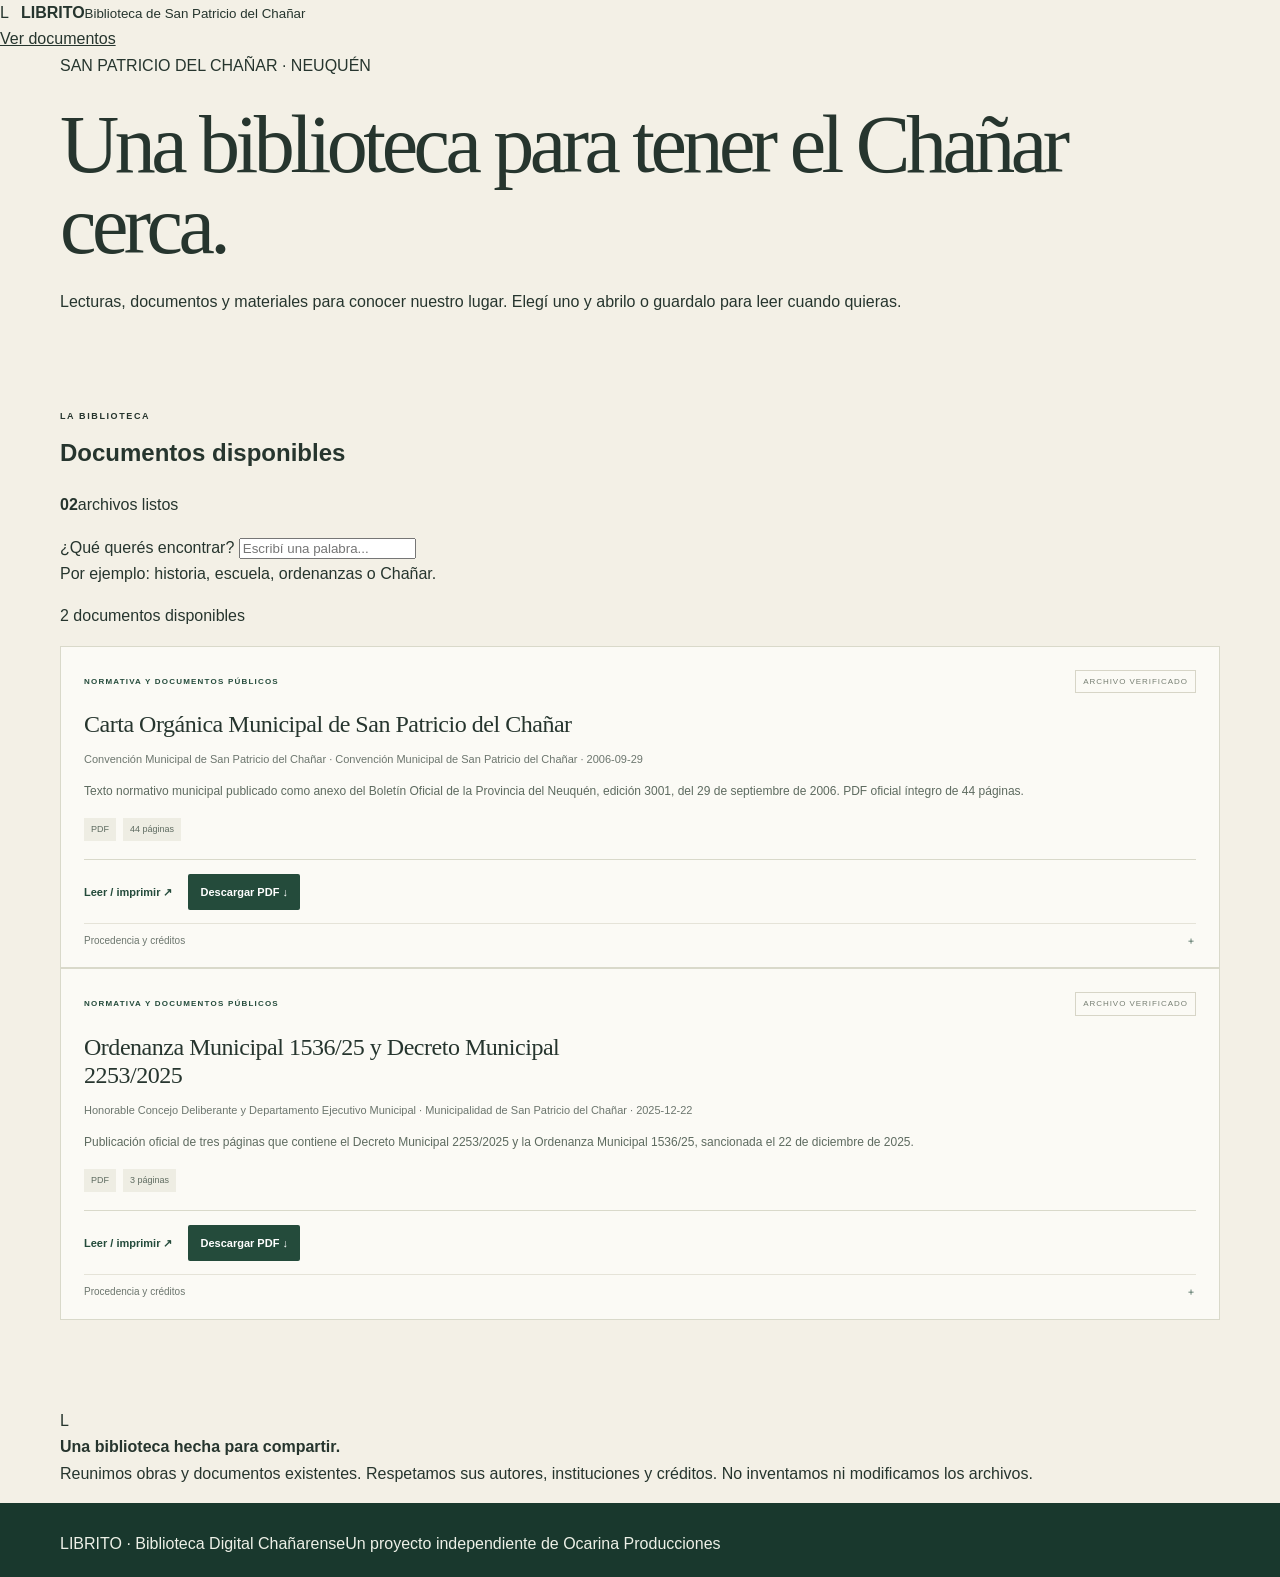
==== web/index.html @ 236e6835 "Sincronizar portada secundaria simple de LIBRITO" ====
<!doctype html>
<html lang="es">
<head>
<meta charset="utf-8"><meta name="viewport" content="width=device-width, initial-scale=1">
<meta name="theme-color" content="#294638">
<meta name="description" content="Biblioteca Digital Chañarense. Lecturas y documentos completos de San Patricio del Chañar para leer, descargar e imprimir.">
<title>LIBRITO · Biblioteca del Chañar</title><link rel="stylesheet" href="estilos.css">
</head>
<body>
<header class="encabezado"><div class="contenedor encabezado-interior">
<a class="marca" href="../" aria-label="LIBRITO, inicio"><span class="marca-dibujo" aria-hidden="true">L</span><span><strong>LIBRITO</strong><small>Biblioteca de San Patricio del Chañar</small></span></a>
<a class="ir-coleccion" href="#coleccion">Ver documentos</a>
</div></header>
<main class="contenedor">
<section class="presentacion" aria-labelledby="titulo-principal">
<p class="lugar">SAN PATRICIO DEL CHAÑAR · NEUQUÉN</p>
<h1 id="titulo-principal">Una biblioteca para tener el Chañar cerca.</h1>
<p class="bajada">Lecturas, documentos y materiales para conocer nuestro lugar. Elegí uno y abrilo o guardalo para leer cuando quieras.</p>
</section>
<section class="coleccion" id="coleccion" aria-labelledby="titulo-coleccion">
<div class="titulo-coleccion"><div><p class="sobrelinea">LA BIBLIOTECA</p><h2 id="titulo-coleccion">Documentos disponibles</h2></div><p class="cantidad"><strong id="total-documentos">—</strong><span>archivos listos</span></p></div>
<div class="buscador-zona">
<label for="buscador">¿Qué querés encontrar?</label>
<input id="buscador" type="search" placeholder="Escribí una palabra..." autocomplete="off" spellcheck="false">
<p class="ayuda-busqueda">Por ejemplo: historia, escuela, ordenanzas o Chañar.</p>
<div id="filtros-zona" hidden><label for="filtros">Elegir un tema</label><select id="filtros"><option value="Todas">Todos los temas</option></select></div>
</div>
<p class="contador" id="contador" aria-live="polite">Cargando los documentos...</p>
<div id="coleccion-lista" class="lista-documentos" aria-live="polite"><p class="estado">Estamos abriendo la biblioteca...</p></div>
</section>
<section class="nota-biblioteca"><span class="nota-sello" aria-hidden="true">L</span><p><strong>Una biblioteca hecha para compartir.</strong><br>Reunimos obras y documentos existentes. Respetamos sus autores, instituciones y créditos. No inventamos ni modificamos los archivos.</p></section>
</main>
<footer class="pie"><div class="contenedor pie-interior"><span>LIBRITO · Biblioteca Digital Chañarense</span><span>Un proyecto independiente de Ocarina Producciones</span></div></footer>
<script src="biblioteca.js"></script>
</body></html>
---- web/estilos.css ----
:root{--pino:#244b3b;--pino-oscuro:#19382d;--salvia:#718b73;--papel:#f3f0e6;--papel-claro:#fbfaf5;--tinta:#26352e;--gris:#6c766e;--linea:#d9d9ca;--oro:#c4a66b;--serif:Georgia,"Times New Roman",serif;--sans:Arial,Helvetica,sans-serif}
*{box-sizing:border-box}html{scroll-behavior:smooth;scroll-padding-top:20px}body{margin:0;background:var(--papel);color:var(--tinta);font-family:var(--sans);font-size:16px;line-height:1.65}a{color:inherit}
.salto{position:absolute;left:-10000px;top:8px;z-index:20;background:white;padding:12px}.salto:focus{left:8px}
.cabecera{background:var(--pino);color:#f8f6ed;overflow:hidden}.barra{width:min(1160px,calc(100% - 44px));height:82px;margin:auto;display:flex;align-items:center;justify-content:space-between;border-bottom:1px solid #ffffff35;position:relative;z-index:2}
.marca{display:flex;align-items:center;gap:12px;text-decoration:none}.marca-sello{width:42px;height:42px;border:1px solid #ffffff85;border-radius:50%;display:grid;place-content:center;font:italic 19px var(--serif);letter-spacing:-2px;position:relative}.marca-sello>span{font:10px var(--sans);color:var(--oro);margin-left:1px}
.marca-nombre{font-size:9px;line-height:1.45;letter-spacing:.15em;color:#dce5d9}.marca-nombre strong{display:block;font-size:12px;letter-spacing:.17em;color:white}.navegacion{display:flex;gap:30px}.navegacion a{font-size:12px;color:#e0e7dc;text-decoration:none}.navegacion a:hover{color:white;text-decoration:underline;text-underline-offset:5px}
.hero{width:min(1160px,calc(100% - 44px));min-height:500px;margin:auto;position:relative;display:flex;align-items:center;padding:62px 0 84px}.hero-contenido{position:relative;z-index:2;max-width:650px}.sobrelinea,.etiqueta-seccion{font-size:9px;font-weight:700;letter-spacing:.18em}.hero .sobrelinea{color:#d7c99e;display:flex;align-items:center;gap:10px}.hero .sobrelinea span{width:22px;height:1px;background:var(--oro)}
h1,h2,h3,p{margin-top:0}h1{font:normal clamp(48px,7vw,82px)/.99 var(--serif);letter-spacing:-.055em;margin:25px 0 22px}h1 em{font-weight:normal;color:#d9c99e}.hero-texto{max-width:490px;color:#e0e7dc;font-size:15px;line-height:1.85;margin-bottom:27px}
.boton-principal{display:inline-flex;align-items:center;gap:25px;background:#f3f0e6;color:var(--pino);padding:13px 18px;border-radius:2px;text-decoration:none;font-size:12px;font-weight:700;transition:background .2s,transform .2s}.boton-principal:hover{background:white;transform:translateY(-2px)}
.hero-ilustracion{position:absolute;right:0;top:40px;width:47%;height:390px;overflow:hidden;opacity:.95}.sol{position:absolute;width:135px;height:135px;border-radius:50%;background:#c4a66b;opacity:.82;right:22%;top:24px}.cerro{position:absolute;bottom:70px;width:0;height:0;border-left:190px solid transparent;border-right:190px solid transparent;border-bottom:235px solid #547563}.cerro-uno{right:3%;border-bottom-color:#66816e}.cerro-dos{right:34%;bottom:56px;transform:scale(.78);border-bottom-color:#3d6652}.surco{position:absolute;height:1px;background:#d7c99e;opacity:.45;transform:rotate(-13deg);width:120%;left:-4%}.surco-uno{bottom:62px}.surco-dos{bottom:42px}.surco-tres{bottom:22px}
.sello-territorio{position:absolute;right:7%;bottom:95px;width:105px;height:105px;border:1px solid #f1e6c5;border-radius:50%;display:flex;flex-direction:column;align-items:center;justify-content:center;transform:rotate(9deg);color:#f6efd9}.sello-territorio strong{font:italic 34px var(--serif);line-height:1}.sello-territorio span{font-size:7px;letter-spacing:.14em;text-align:center;line-height:1.4;margin-top:6px}
.hero-pie{position:absolute;bottom:22px;left:0;right:0;border-top:1px solid #ffffff35;padding-top:12px;display:flex;justify-content:space-between;color:#c7d3c5;font-size:8px;letter-spacing:.16em}
main{width:min(1160px,calc(100% - 44px));margin:auto}.bienvenida{display:grid;grid-template-columns:190px 1fr;gap:40px;padding:75px 0 78px;border-bottom:1px solid var(--linea)}.etiqueta-seccion{color:var(--pino);white-space:nowrap}.etiqueta-seccion span{color:var(--oro);padding:0 4px}.bienvenida-cuerpo{max-width:780px}
.bienvenida h2,.criterios h2,.llamado h2{font:normal clamp(30px,4.2vw,48px)/1.15 var(--serif);letter-spacing:-.035em;margin:0 0 20px}.bienvenida h2 em{font-weight:normal;color:var(--salvia)}.bienvenida-cuerpo>p{max-width:730px;color:#59665d;font-size:15px;line-height:1.9;margin-bottom:12px}.bienvenida-nota{border-left:2px solid var(--oro);padding:7px 0 7px 15px;font-size:12px!important;color:var(--pino)!important}
.coleccion{padding:78px 0 88px}.coleccion-titulo{display:flex;justify-content:space-between;align-items:end;gap:30px;margin-bottom:25px}.coleccion-titulo h2{font:normal clamp(36px,5vw,52px)/1.1 var(--serif);letter-spacing:-.04em;margin:12px 0 0}.coleccion-titulo>p{max-width:340px;color:var(--gris);font-size:13px;line-height:1.8;margin:0 0 4px}
.resumen-coleccion{display:flex;align-items:center;justify-content:space-between;padding:16px 0;border-top:1px solid var(--linea);border-bottom:1px solid var(--linea);margin-bottom:22px}.resumen-numero{display:flex;align-items:center;gap:12px}.resumen-numero strong{font:normal 37px var(--serif);color:var(--pino)}.resumen-numero span{font-size:8px;line-height:1.35;letter-spacing:.13em;color:var(--gris)}.resumen-regla{font-size:10px;color:var(--gris);display:flex;align-items:center;gap:9px}.punto-verde{width:7px;height:7px;border-radius:50%;background:var(--salvia)}
.herramientas{display:flex;align-items:center;justify-content:space-between;gap:18px;margin:24px 0 17px}.busqueda{height:52px;display:flex;align-items:center;gap:12px;background:var(--papel-claro);border:1px solid var(--linea);padding:0 14px;flex:1;max-width:540px;border-radius:3px}.lupa{width:14px;height:14px;border:1.5px solid var(--salvia);border-radius:50%;position:relative;flex:none}.lupa:after{content:"";position:absolute;width:6px;height:1.5px;background:var(--salvia);right:-5px;bottom:-2px;transform:rotate(48deg)}.busqueda input{min-width:0;flex:1;border:0;outline:0;background:transparent;font:13px var(--sans);color:var(--tinta)}.busqueda input::placeholder{color:#92988e}.busqueda kbd{font:10px var(--sans);color:#7c857c;border:1px solid var(--linea);border-radius:2px;padding:2px 6px}
.filtros{display:flex;justify-content:flex-end;flex-wrap:wrap;gap:7px}.filtro{border:1px solid var(--linea);background:transparent;color:#56655b;padding:8px 12px;border-radius:2px;font:10px var(--sans);cursor:pointer;transition:all .15s}.filtro:hover,.filtro[aria-pressed=true]{background:var(--pino);border-color:var(--pino);color:white}
.resultados-cabecera{display:flex;justify-content:space-between;gap:12px;border-bottom:1px solid var(--linea);padding:0 0 11px;color:var(--gris);font-size:10px}.resultados-cabecera span:last-child{font-size:8px;letter-spacing:.15em}
.coleccion-lista{display:grid;grid-template-columns:repeat(2,minmax(0,1fr));gap:14px;padding-top:16px}.documento{position:relative;background:var(--papel-claro);border:1px solid var(--linea);padding:23px 23px 18px;display:flex;flex-direction:column;min-height:255px;transition:border-color .18s,transform .18s}.documento:hover{border-color:#aeb9a8;transform:translateY(-2px)}
.documento-cabecera{display:flex;justify-content:space-between;gap:10px;align-items:center;margin-bottom:17px}.documento-categoria{font-size:8px;font-weight:700;letter-spacing:.15em;color:var(--pino);text-transform:uppercase}.documento-sello{border:1px solid #d7d5c7;color:#777f73;font-size:8px;letter-spacing:.12em;padding:4px 7px}
.documento h3{font:normal 24px/1.2 var(--serif);letter-spacing:-.02em;margin:0 0 11px;max-width:500px}.documento-datos{font-size:11px;color:var(--gris);margin:0 0 13px}.documento-descripcion{font-size:12px;line-height:1.75;color:#5e6b60;margin:0 0 16px}.documento-metadatos{display:flex;flex-wrap:wrap;gap:7px;margin:0 0 18px}.documento-metadatos span{background:#eeede3;padding:4px 7px;color:#5f6c61;font-size:9px}
.documento-pie{margin-top:auto;padding-top:14px;border-top:1px solid var(--linea);display:flex;align-items:center;justify-content:space-between;gap:10px;flex-wrap:wrap}.acciones-documento{display:flex;gap:16px;align-items:center}.descarga{font-size:11px;font-weight:700;color:var(--pino);text-decoration:none;white-space:nowrap}.descarga:hover{text-decoration:underline;text-underline-offset:3px}.descarga-principal{background:var(--pino);color:white;padding:9px 12px;border-radius:2px}.descarga-principal:hover{background:var(--pino-oscuro);text-decoration:none}
.documento-detalle{margin-top:13px;border-top:1px solid #e5e3d8;padding-top:9px}.documento-detalle summary{font-size:10px;color:var(--gris);cursor:pointer;list-style:none}.documento-detalle summary::-webkit-details-marker{display:none}.documento-detalle summary:after{content:"＋";float:right;color:var(--pino)}.documento-detalle[open] summary:after{content:"−"}.documento-detalle p{font-size:10px;line-height:1.7;color:#69746a;margin:9px 0 0}
.estado-carga,.sin-resultados{grid-column:1/-1;background:var(--papel-claro);border:1px solid var(--linea);padding:44px 20px;text-align:center;color:var(--gris)}.carga-icono{font:28px var(--serif);color:var(--salvia)}.estado-carga p{font-size:12px;margin:10px 0 0}.sin-resultados strong{display:block;font:normal 23px var(--serif);color:var(--tinta);margin-bottom:7px}.sin-resultados p{font-size:12px;margin:0}
.criterios{background:#e9e8dd;margin:0 -22px;padding:68px 22px 76px;display:grid;grid-template-columns:1fr 1fr;gap:70px}.criterios-intro>p{max-width:420px;font-size:13px;color:#69746a;line-height:1.85}.criterios h2{margin:16px 0}.criterios-pasos article{display:grid;grid-template-columns:42px 1fr;gap:14px;border-top:1px solid #c9ccbd;padding:13px 0 15px}.criterios-pasos article>span{font:italic 17px var(--serif);color:var(--salvia)}.criterios-pasos h3{font:normal 19px var(--serif);margin:0 0 3px}.criterios-pasos p{font-size:11px;color:#6b756b;line-height:1.7;margin:0}
.llamado{display:flex;align-items:center;gap:30px;padding:72px 0}.llamado-sello{width:85px;height:85px;border:1px solid #a9b5a5;border-radius:50%;display:grid;place-content:center;font:italic 33px var(--serif);color:var(--pino);flex:none}.llamado-sello span{font:12px var(--sans);color:var(--oro);display:inline}.llamado .sobrelinea{color:var(--pino);margin-bottom:12px}.llamado h2{font-size:34px;margin-bottom:10px}.llamado>div:last-child>p:last-child{font-size:12px;color:var(--gris);margin:0}
.pie{background:var(--pino-oscuro);color:#edf0e7;padding:28px max(22px,calc((100vw - 1160px)/2)) 20px}.pie-superior{display:flex;align-items:center;justify-content:space-between;gap:20px}.marca-pie .marca-sello{width:38px;height:38px}.pie-superior>p{font-size:10px;line-height:1.7;color:#c4d0c1;margin:0}.pie-superior>p strong{color:white}.pie-inferior{display:flex;justify-content:space-between;gap:12px;flex-wrap:wrap;border-top:1px solid #ffffff28;margin-top:24px;padding-top:14px;font-size:8px;letter-spacing:.13em;color:#c0cbbd}
@media(min-width:1204px){.criterios{margin:0 calc((1160px - 100vw)/2);padding:68px calc((100vw - 1160px)/2) 76px}}
@media(max-width:780px){.hero{min-height:475px}.hero-ilustracion{width:55%;right:-12%;opacity:.42}.hero-contenido{max-width:600px}.bienvenida{grid-template-columns:1fr;gap:15px;padding:52px 0}.coleccion{padding:58px 0}.coleccion-titulo{display:block}.coleccion-titulo>p{margin-top:13px}.herramientas{display:block}.busqueda{max-width:none}.filtros{justify-content:flex-start;margin-top:12px}.criterios{grid-template-columns:1fr;gap:24px;padding-top:52px;padding-bottom:56px}.criterios-pasos{max-width:650px}.documento{min-height:0}}
@media(max-width:560px){.barra{height:72px}.navegacion{gap:13px}.navegacion a{font-size:10px}.marca-sello{width:37px;height:37px}.marca-nombre{font-size:8px}.marca-nombre strong{font-size:10px}.hero{min-height:460px;padding:60px 0 74px}.hero-ilustracion{width:75%;right:-28%;top:80px;opacity:.25}.hero-pie{font-size:7px}.hero-pie span:last-child{display:none}h1{font-size:clamp(47px,12vw,65px)}.hero-texto{font-size:13px;max-width:370px}.bienvenida h2{font-size:34px}.resumen-coleccion{align-items:flex-start;gap:10px}.resumen-regla{max-width:145px;font-size:9px;line-height:1.5}.coleccion-lista{grid-template-columns:1fr}.documento{padding:19px}.documento h3{font-size:22px}.resultados-cabecera span:last-child{display:none}.llamado{align-items:flex-start;gap:18px;padding:52px 0}.llamado-sello{width:60px;height:60px;font-size:25px}.llamado h2{font-size:29px}.pie-superior{align-items:flex-start;flex-direction:column}.pie-inferior{font-size:7px}}
@media(max-width:370px){.navegacion{gap:9px}.navegacion a{font-size:9px}.marca{gap:7px}.marca-nombre{letter-spacing:.1em}.acciones-documento{gap:11px}.descarga{font-size:10px}}
@media(prefers-reduced-motion:reduce){html{scroll-behavior:auto}*,*:before,*:after{transition:none!important}}
@media print{.cabecera,.bienvenida,.herramientas,.resultados-cabecera,.criterios,.llamado,.pie,.coleccion-titulo,.resumen-coleccion{display:none!important}body{background:white;color:black}main{width:100%}.coleccion{padding:0}.coleccion-lista{display:block}.documento{break-inside:avoid;border:1px solid #bbb;margin-bottom:12px;box-shadow:none}.documento-pie{display:none}.documento-detalle{display:block}.documento-detalle summary{display:none}}
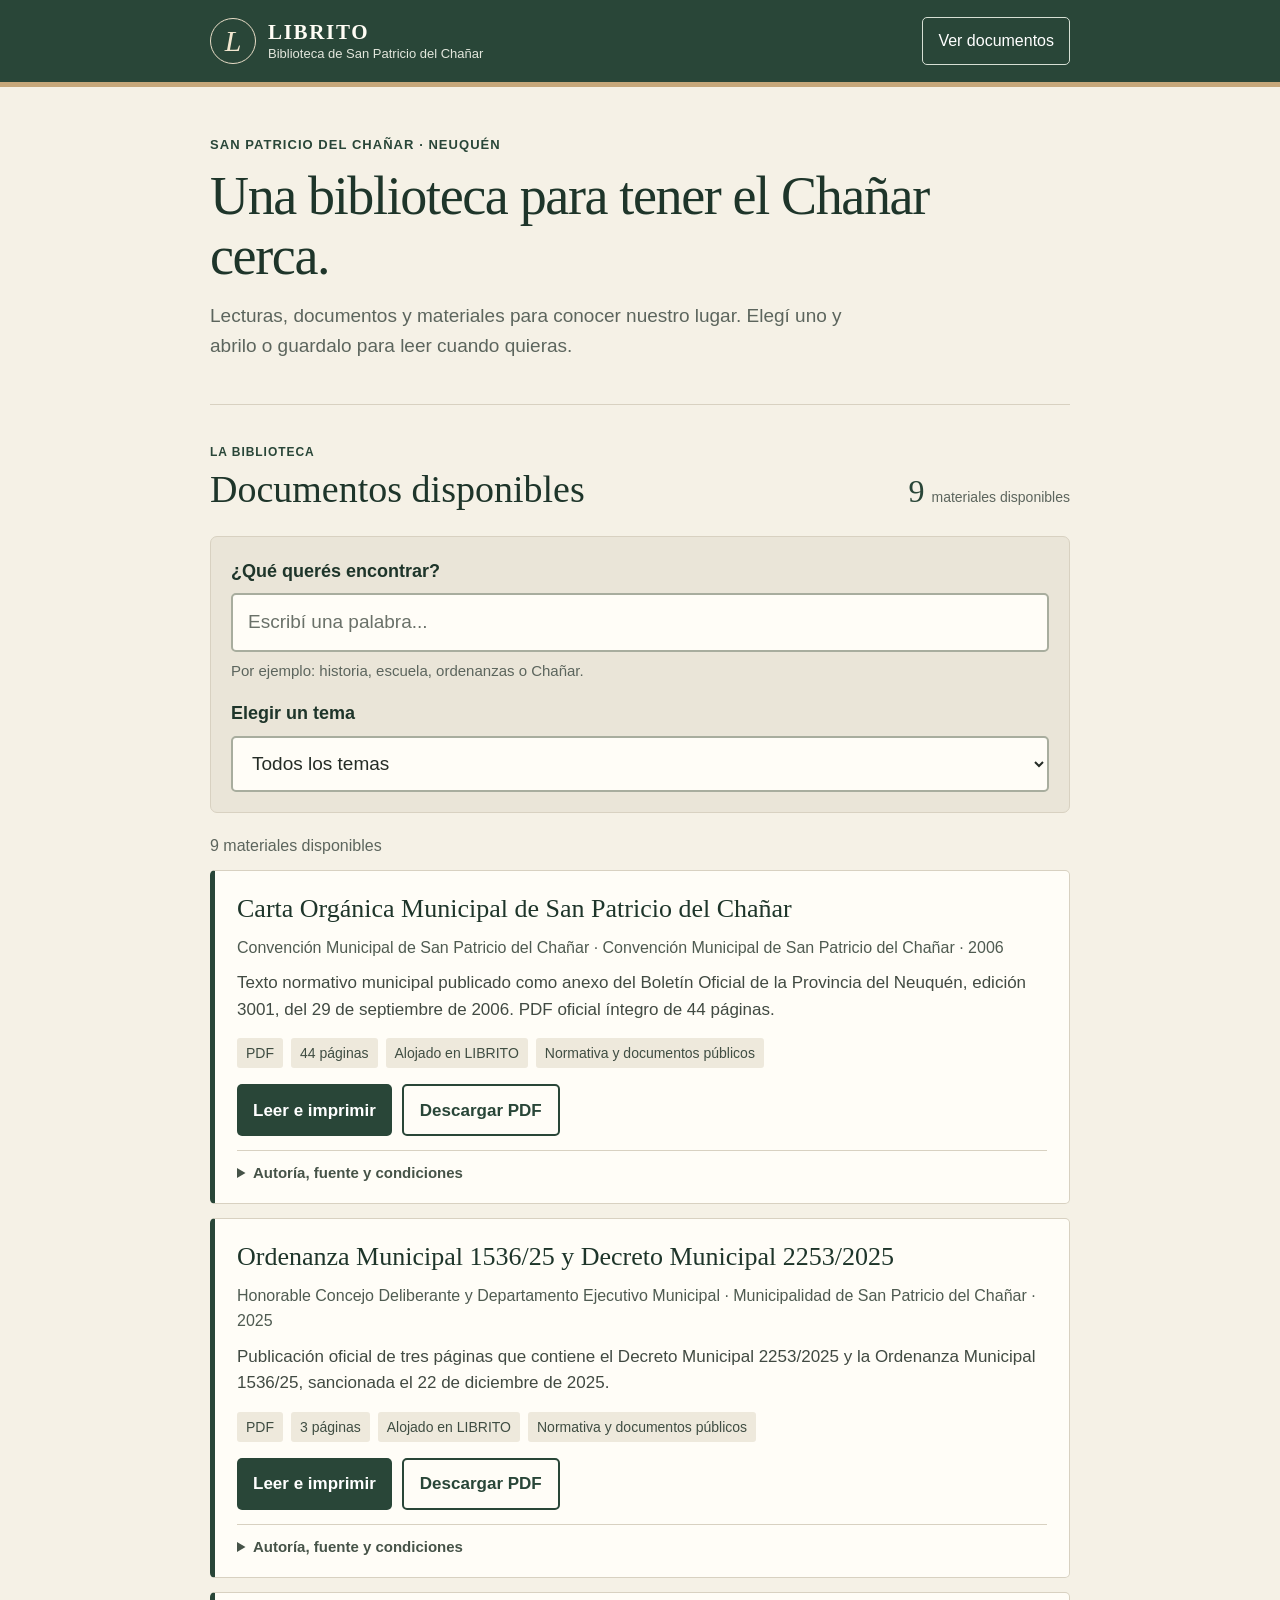
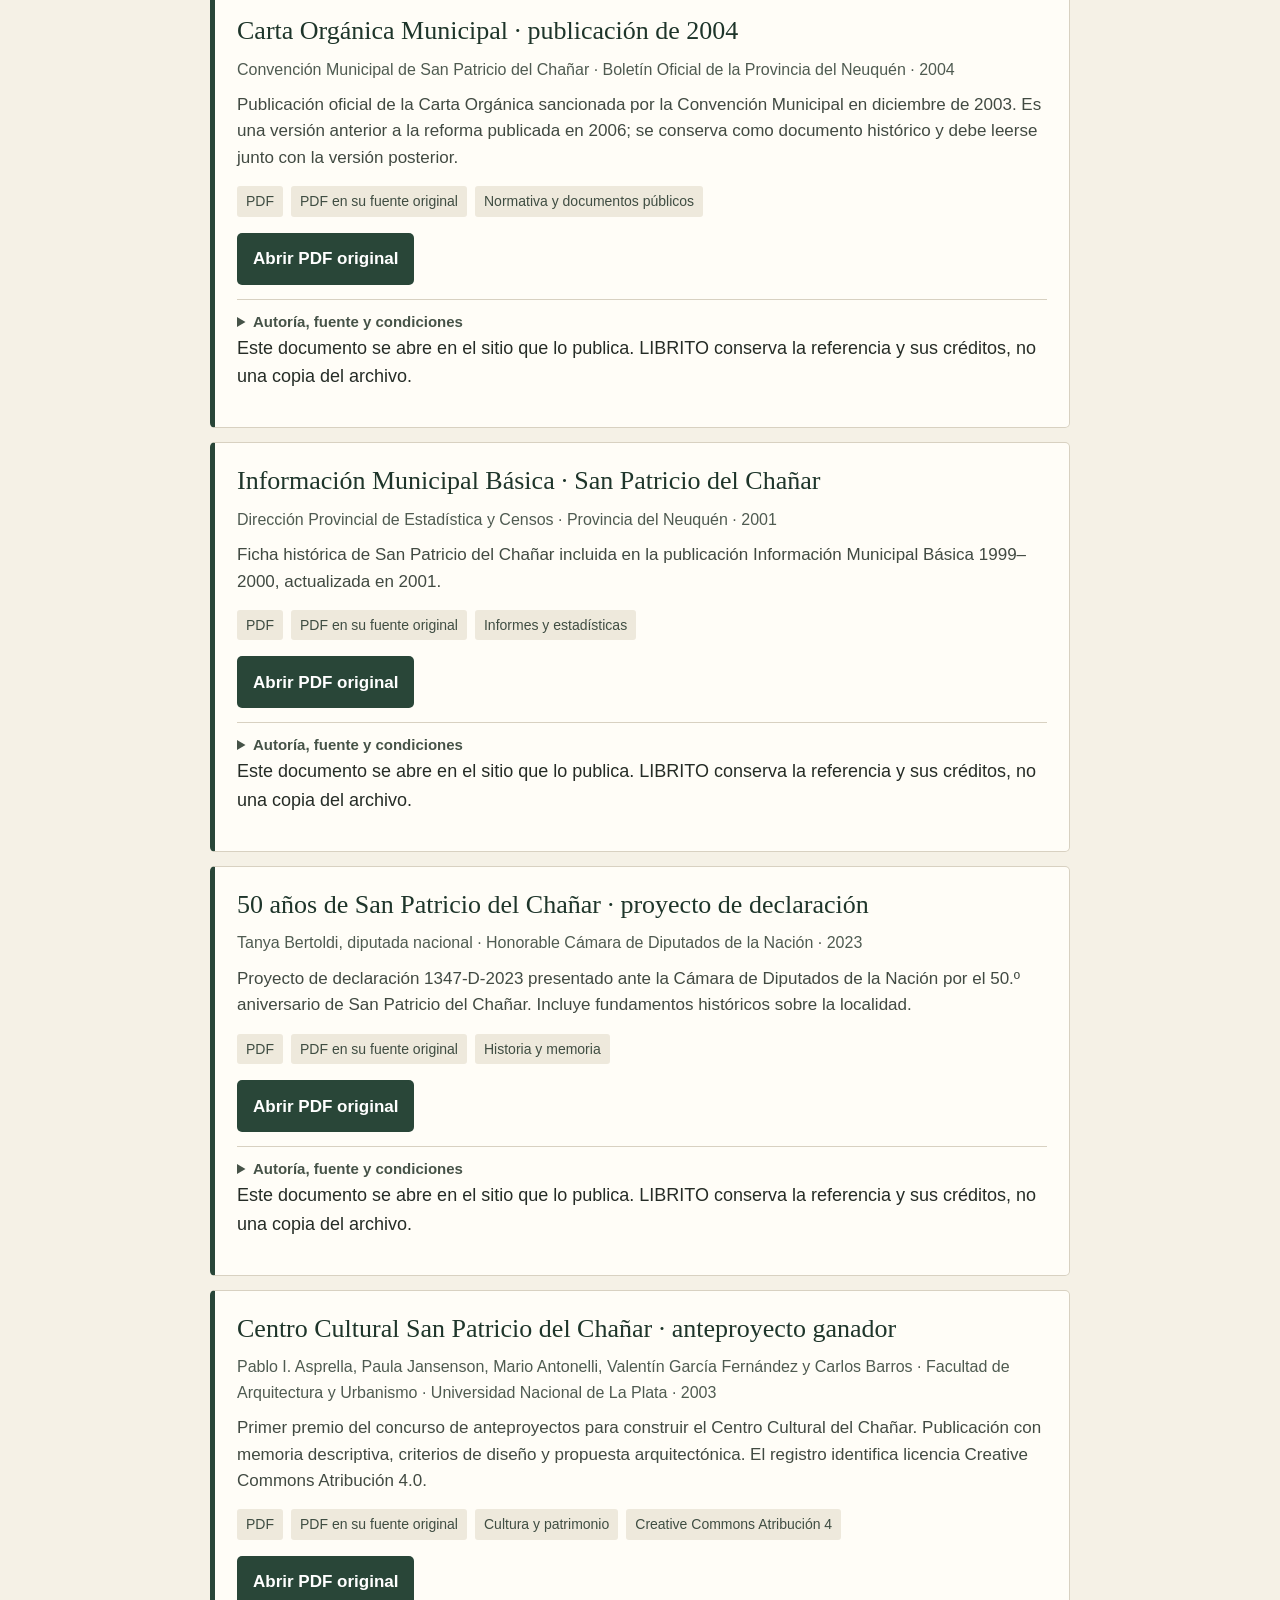
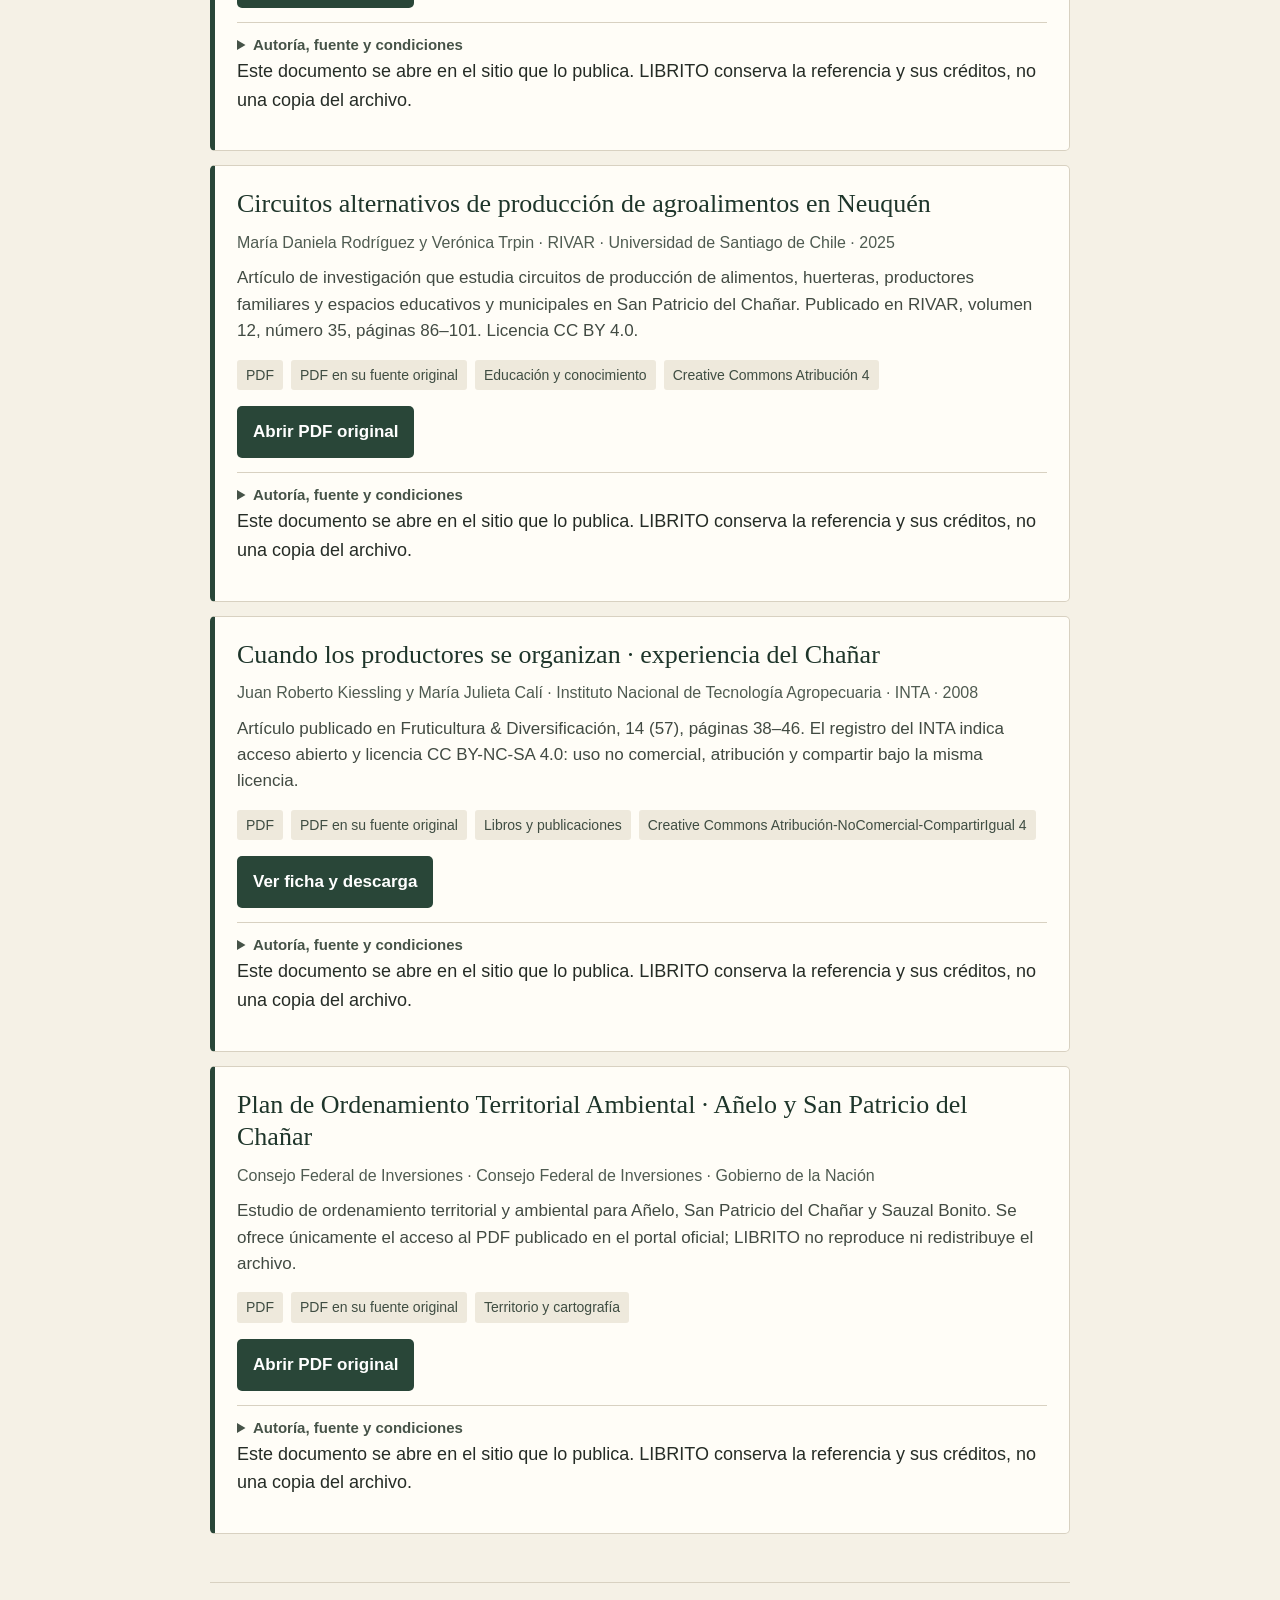
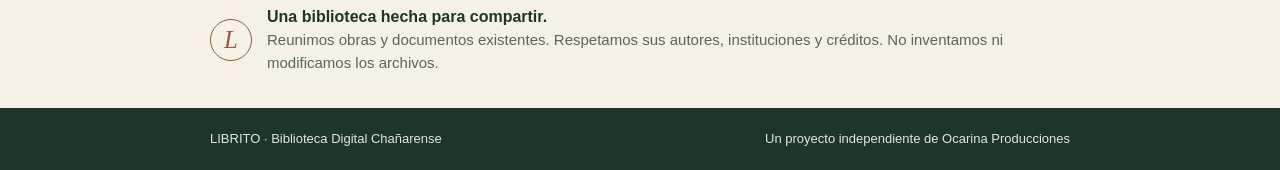
==== commit c6526a73: "Ajustar portada y presentación de fuentes originales" ====
--- a/web/index.html
+++ b/web/index.html
@@ -18,7 +18,7 @@
 <p class="bajada">Lecturas, documentos y materiales para conocer nuestro lugar. Elegí uno y abrilo o guardalo para leer cuando quieras.</p>
 </section>
 <section class="coleccion" id="coleccion" aria-labelledby="titulo-coleccion">
-<div class="titulo-coleccion"><div><p class="sobrelinea">LA BIBLIOTECA</p><h2 id="titulo-coleccion">Documentos disponibles</h2></div><p class="cantidad"><strong id="total-documentos">—</strong><span>archivos listos</span></p></div>
+<div class="titulo-coleccion"><div><p class="sobrelinea">LA BIBLIOTECA</p><h2 id="titulo-coleccion">Documentos disponibles</h2></div><p class="cantidad"><strong id="total-documentos">—</strong><span>materiales disponibles</span></p></div>
 <div class="buscador-zona">
 <label for="buscador">¿Qué querés encontrar?</label>
 <input id="buscador" type="search" placeholder="Escribí una palabra..." autocomplete="off" spellcheck="false">
--- a/web/estilos.css
+++ b/web/estilos.css
@@ -1,34 +1,20 @@
-:root{--pino:#244b3b;--pino-oscuro:#19382d;--salvia:#718b73;--papel:#f3f0e6;--papel-claro:#fbfaf5;--tinta:#26352e;--gris:#6c766e;--linea:#d9d9ca;--oro:#c4a66b;--serif:Georgia,"Times New Roman",serif;--sans:Arial,Helvetica,sans-serif}
-*{box-sizing:border-box}html{scroll-behavior:smooth;scroll-padding-top:20px}body{margin:0;background:var(--papel);color:var(--tinta);font-family:var(--sans);font-size:16px;line-height:1.65}a{color:inherit}
-.salto{position:absolute;left:-10000px;top:8px;z-index:20;background:white;padding:12px}.salto:focus{left:8px}
-.cabecera{background:var(--pino);color:#f8f6ed;overflow:hidden}.barra{width:min(1160px,calc(100% - 44px));height:82px;margin:auto;display:flex;align-items:center;justify-content:space-between;border-bottom:1px solid #ffffff35;position:relative;z-index:2}
-.marca{display:flex;align-items:center;gap:12px;text-decoration:none}.marca-sello{width:42px;height:42px;border:1px solid #ffffff85;border-radius:50%;display:grid;place-content:center;font:italic 19px var(--serif);letter-spacing:-2px;position:relative}.marca-sello>span{font:10px var(--sans);color:var(--oro);margin-left:1px}
-.marca-nombre{font-size:9px;line-height:1.45;letter-spacing:.15em;color:#dce5d9}.marca-nombre strong{display:block;font-size:12px;letter-spacing:.17em;color:white}.navegacion{display:flex;gap:30px}.navegacion a{font-size:12px;color:#e0e7dc;text-decoration:none}.navegacion a:hover{color:white;text-decoration:underline;text-underline-offset:5px}
-.hero{width:min(1160px,calc(100% - 44px));min-height:500px;margin:auto;position:relative;display:flex;align-items:center;padding:62px 0 84px}.hero-contenido{position:relative;z-index:2;max-width:650px}.sobrelinea,.etiqueta-seccion{font-size:9px;font-weight:700;letter-spacing:.18em}.hero .sobrelinea{color:#d7c99e;display:flex;align-items:center;gap:10px}.hero .sobrelinea span{width:22px;height:1px;background:var(--oro)}
-h1,h2,h3,p{margin-top:0}h1{font:normal clamp(48px,7vw,82px)/.99 var(--serif);letter-spacing:-.055em;margin:25px 0 22px}h1 em{font-weight:normal;color:#d9c99e}.hero-texto{max-width:490px;color:#e0e7dc;font-size:15px;line-height:1.85;margin-bottom:27px}
-.boton-principal{display:inline-flex;align-items:center;gap:25px;background:#f3f0e6;color:var(--pino);padding:13px 18px;border-radius:2px;text-decoration:none;font-size:12px;font-weight:700;transition:background .2s,transform .2s}.boton-principal:hover{background:white;transform:translateY(-2px)}
-.hero-ilustracion{position:absolute;right:0;top:40px;width:47%;height:390px;overflow:hidden;opacity:.95}.sol{position:absolute;width:135px;height:135px;border-radius:50%;background:#c4a66b;opacity:.82;right:22%;top:24px}.cerro{position:absolute;bottom:70px;width:0;height:0;border-left:190px solid transparent;border-right:190px solid transparent;border-bottom:235px solid #547563}.cerro-uno{right:3%;border-bottom-color:#66816e}.cerro-dos{right:34%;bottom:56px;transform:scale(.78);border-bottom-color:#3d6652}.surco{position:absolute;height:1px;background:#d7c99e;opacity:.45;transform:rotate(-13deg);width:120%;left:-4%}.surco-uno{bottom:62px}.surco-dos{bottom:42px}.surco-tres{bottom:22px}
-.sello-territorio{position:absolute;right:7%;bottom:95px;width:105px;height:105px;border:1px solid #f1e6c5;border-radius:50%;display:flex;flex-direction:column;align-items:center;justify-content:center;transform:rotate(9deg);color:#f6efd9}.sello-territorio strong{font:italic 34px var(--serif);line-height:1}.sello-territorio span{font-size:7px;letter-spacing:.14em;text-align:center;line-height:1.4;margin-top:6px}
-.hero-pie{position:absolute;bottom:22px;left:0;right:0;border-top:1px solid #ffffff35;padding-top:12px;display:flex;justify-content:space-between;color:#c7d3c5;font-size:8px;letter-spacing:.16em}
-main{width:min(1160px,calc(100% - 44px));margin:auto}.bienvenida{display:grid;grid-template-columns:190px 1fr;gap:40px;padding:75px 0 78px;border-bottom:1px solid var(--linea)}.etiqueta-seccion{color:var(--pino);white-space:nowrap}.etiqueta-seccion span{color:var(--oro);padding:0 4px}.bienvenida-cuerpo{max-width:780px}
-.bienvenida h2,.criterios h2,.llamado h2{font:normal clamp(30px,4.2vw,48px)/1.15 var(--serif);letter-spacing:-.035em;margin:0 0 20px}.bienvenida h2 em{font-weight:normal;color:var(--salvia)}.bienvenida-cuerpo>p{max-width:730px;color:#59665d;font-size:15px;line-height:1.9;margin-bottom:12px}.bienvenida-nota{border-left:2px solid var(--oro);padding:7px 0 7px 15px;font-size:12px!important;color:var(--pino)!important}
-.coleccion{padding:78px 0 88px}.coleccion-titulo{display:flex;justify-content:space-between;align-items:end;gap:30px;margin-bottom:25px}.coleccion-titulo h2{font:normal clamp(36px,5vw,52px)/1.1 var(--serif);letter-spacing:-.04em;margin:12px 0 0}.coleccion-titulo>p{max-width:340px;color:var(--gris);font-size:13px;line-height:1.8;margin:0 0 4px}
-.resumen-coleccion{display:flex;align-items:center;justify-content:space-between;padding:16px 0;border-top:1px solid var(--linea);border-bottom:1px solid var(--linea);margin-bottom:22px}.resumen-numero{display:flex;align-items:center;gap:12px}.resumen-numero strong{font:normal 37px var(--serif);color:var(--pino)}.resumen-numero span{font-size:8px;line-height:1.35;letter-spacing:.13em;color:var(--gris)}.resumen-regla{font-size:10px;color:var(--gris);display:flex;align-items:center;gap:9px}.punto-verde{width:7px;height:7px;border-radius:50%;background:var(--salvia)}
-.herramientas{display:flex;align-items:center;justify-content:space-between;gap:18px;margin:24px 0 17px}.busqueda{height:52px;display:flex;align-items:center;gap:12px;background:var(--papel-claro);border:1px solid var(--linea);padding:0 14px;flex:1;max-width:540px;border-radius:3px}.lupa{width:14px;height:14px;border:1.5px solid var(--salvia);border-radius:50%;position:relative;flex:none}.lupa:after{content:"";position:absolute;width:6px;height:1.5px;background:var(--salvia);right:-5px;bottom:-2px;transform:rotate(48deg)}.busqueda input{min-width:0;flex:1;border:0;outline:0;background:transparent;font:13px var(--sans);color:var(--tinta)}.busqueda input::placeholder{color:#92988e}.busqueda kbd{font:10px var(--sans);color:#7c857c;border:1px solid var(--linea);border-radius:2px;padding:2px 6px}
-.filtros{display:flex;justify-content:flex-end;flex-wrap:wrap;gap:7px}.filtro{border:1px solid var(--linea);background:transparent;color:#56655b;padding:8px 12px;border-radius:2px;font:10px var(--sans);cursor:pointer;transition:all .15s}.filtro:hover,.filtro[aria-pressed=true]{background:var(--pino);border-color:var(--pino);color:white}
-.resultados-cabecera{display:flex;justify-content:space-between;gap:12px;border-bottom:1px solid var(--linea);padding:0 0 11px;color:var(--gris);font-size:10px}.resultados-cabecera span:last-child{font-size:8px;letter-spacing:.15em}
-.coleccion-lista{display:grid;grid-template-columns:repeat(2,minmax(0,1fr));gap:14px;padding-top:16px}.documento{position:relative;background:var(--papel-claro);border:1px solid var(--linea);padding:23px 23px 18px;display:flex;flex-direction:column;min-height:255px;transition:border-color .18s,transform .18s}.documento:hover{border-color:#aeb9a8;transform:translateY(-2px)}
-.documento-cabecera{display:flex;justify-content:space-between;gap:10px;align-items:center;margin-bottom:17px}.documento-categoria{font-size:8px;font-weight:700;letter-spacing:.15em;color:var(--pino);text-transform:uppercase}.documento-sello{border:1px solid #d7d5c7;color:#777f73;font-size:8px;letter-spacing:.12em;padding:4px 7px}
-.documento h3{font:normal 24px/1.2 var(--serif);letter-spacing:-.02em;margin:0 0 11px;max-width:500px}.documento-datos{font-size:11px;color:var(--gris);margin:0 0 13px}.documento-descripcion{font-size:12px;line-height:1.75;color:#5e6b60;margin:0 0 16px}.documento-metadatos{display:flex;flex-wrap:wrap;gap:7px;margin:0 0 18px}.documento-metadatos span{background:#eeede3;padding:4px 7px;color:#5f6c61;font-size:9px}
-.documento-pie{margin-top:auto;padding-top:14px;border-top:1px solid var(--linea);display:flex;align-items:center;justify-content:space-between;gap:10px;flex-wrap:wrap}.acciones-documento{display:flex;gap:16px;align-items:center}.descarga{font-size:11px;font-weight:700;color:var(--pino);text-decoration:none;white-space:nowrap}.descarga:hover{text-decoration:underline;text-underline-offset:3px}.descarga-principal{background:var(--pino);color:white;padding:9px 12px;border-radius:2px}.descarga-principal:hover{background:var(--pino-oscuro);text-decoration:none}
-.documento-detalle{margin-top:13px;border-top:1px solid #e5e3d8;padding-top:9px}.documento-detalle summary{font-size:10px;color:var(--gris);cursor:pointer;list-style:none}.documento-detalle summary::-webkit-details-marker{display:none}.documento-detalle summary:after{content:"＋";float:right;color:var(--pino)}.documento-detalle[open] summary:after{content:"−"}.documento-detalle p{font-size:10px;line-height:1.7;color:#69746a;margin:9px 0 0}
-.estado-carga,.sin-resultados{grid-column:1/-1;background:var(--papel-claro);border:1px solid var(--linea);padding:44px 20px;text-align:center;color:var(--gris)}.carga-icono{font:28px var(--serif);color:var(--salvia)}.estado-carga p{font-size:12px;margin:10px 0 0}.sin-resultados strong{display:block;font:normal 23px var(--serif);color:var(--tinta);margin-bottom:7px}.sin-resultados p{font-size:12px;margin:0}
-.criterios{background:#e9e8dd;margin:0 -22px;padding:68px 22px 76px;display:grid;grid-template-columns:1fr 1fr;gap:70px}.criterios-intro>p{max-width:420px;font-size:13px;color:#69746a;line-height:1.85}.criterios h2{margin:16px 0}.criterios-pasos article{display:grid;grid-template-columns:42px 1fr;gap:14px;border-top:1px solid #c9ccbd;padding:13px 0 15px}.criterios-pasos article>span{font:italic 17px var(--serif);color:var(--salvia)}.criterios-pasos h3{font:normal 19px var(--serif);margin:0 0 3px}.criterios-pasos p{font-size:11px;color:#6b756b;line-height:1.7;margin:0}
-.llamado{display:flex;align-items:center;gap:30px;padding:72px 0}.llamado-sello{width:85px;height:85px;border:1px solid #a9b5a5;border-radius:50%;display:grid;place-content:center;font:italic 33px var(--serif);color:var(--pino);flex:none}.llamado-sello span{font:12px var(--sans);color:var(--oro);display:inline}.llamado .sobrelinea{color:var(--pino);margin-bottom:12px}.llamado h2{font-size:34px;margin-bottom:10px}.llamado>div:last-child>p:last-child{font-size:12px;color:var(--gris);margin:0}
-.pie{background:var(--pino-oscuro);color:#edf0e7;padding:28px max(22px,calc((100vw - 1160px)/2)) 20px}.pie-superior{display:flex;align-items:center;justify-content:space-between;gap:20px}.marca-pie .marca-sello{width:38px;height:38px}.pie-superior>p{font-size:10px;line-height:1.7;color:#c4d0c1;margin:0}.pie-superior>p strong{color:white}.pie-inferior{display:flex;justify-content:space-between;gap:12px;flex-wrap:wrap;border-top:1px solid #ffffff28;margin-top:24px;padding-top:14px;font-size:8px;letter-spacing:.13em;color:#c0cbbd}
-@media(min-width:1204px){.criterios{margin:0 calc((1160px - 100vw)/2);padding:68px calc((100vw - 1160px)/2) 76px}}
-@media(max-width:780px){.hero{min-height:475px}.hero-ilustracion{width:55%;right:-12%;opacity:.42}.hero-contenido{max-width:600px}.bienvenida{grid-template-columns:1fr;gap:15px;padding:52px 0}.coleccion{padding:58px 0}.coleccion-titulo{display:block}.coleccion-titulo>p{margin-top:13px}.herramientas{display:block}.busqueda{max-width:none}.filtros{justify-content:flex-start;margin-top:12px}.criterios{grid-template-columns:1fr;gap:24px;padding-top:52px;padding-bottom:56px}.criterios-pasos{max-width:650px}.documento{min-height:0}}
-@media(max-width:560px){.barra{height:72px}.navegacion{gap:13px}.navegacion a{font-size:10px}.marca-sello{width:37px;height:37px}.marca-nombre{font-size:8px}.marca-nombre strong{font-size:10px}.hero{min-height:460px;padding:60px 0 74px}.hero-ilustracion{width:75%;right:-28%;top:80px;opacity:.25}.hero-pie{font-size:7px}.hero-pie span:last-child{display:none}h1{font-size:clamp(47px,12vw,65px)}.hero-texto{font-size:13px;max-width:370px}.bienvenida h2{font-size:34px}.resumen-coleccion{align-items:flex-start;gap:10px}.resumen-regla{max-width:145px;font-size:9px;line-height:1.5}.coleccion-lista{grid-template-columns:1fr}.documento{padding:19px}.documento h3{font-size:22px}.resultados-cabecera span:last-child{display:none}.llamado{align-items:flex-start;gap:18px;padding:52px 0}.llamado-sello{width:60px;height:60px;font-size:25px}.llamado h2{font-size:29px}.pie-superior{align-items:flex-start;flex-direction:column}.pie-inferior{font-size:7px}}
-@media(max-width:370px){.navegacion{gap:9px}.navegacion a{font-size:9px}.marca{gap:7px}.marca-nombre{letter-spacing:.1em}.acciones-documento{gap:11px}.descarga{font-size:10px}}
-@media(prefers-reduced-motion:reduce){html{scroll-behavior:auto}*,*:before,*:after{transition:none!important}}
-@media print{.cabecera,.bienvenida,.herramientas,.resultados-cabecera,.criterios,.llamado,.pie,.coleccion-titulo,.resumen-coleccion{display:none!important}body{background:white;color:black}main{width:100%}.coleccion{padding:0}.coleccion-lista{display:block}.documento{break-inside:avoid;border:1px solid #bbb;margin-bottom:12px;box-shadow:none}.documento-pie{display:none}.documento-detalle{display:block}.documento-detalle summary{display:none}}+:root{--verde:#294638;--verde-oscuro:#1e352a;--papel:#f5f1e6;--papel-claro:#fffdf7;--tinta:#252c26;--suave:#5c655d;--linea:#d8d1c1;--terracota:#9a593d;--serif:Georgia,"Times New Roman",serif;--sans:Arial,Helvetica,sans-serif}
+*{box-sizing:border-box}html{scroll-behavior:smooth;scroll-padding-top:18px}body{margin:0;background:var(--papel);color:var(--tinta);font:18px/1.6 var(--sans)}a{color:inherit}button,input,select{font:inherit}:focus-visible{outline:3px solid #b56c43;outline-offset:3px}
+.contenedor{width:min(860px,calc(100% - 36px));margin-inline:auto}.encabezado{background:var(--verde);color:#fffdf5;border-bottom:5px solid #c6a77a}.encabezado-interior{min-height:82px;display:flex;align-items:center;justify-content:space-between;gap:18px}
+.marca{display:flex;align-items:center;gap:12px;text-decoration:none}.marca-dibujo{width:46px;height:46px;border:1px solid #e8ddc7;border-radius:50%;display:grid;place-items:center;font:italic 30px var(--serif);color:#f2e7d0}.marca strong{display:block;font:700 21px var(--serif);letter-spacing:.08em}.marca small{display:block;color:#e2e6dc;font-size:13px;line-height:1.35}
+.ir-coleccion{display:inline-flex;align-items:center;justify-content:center;min-height:48px;padding:8px 15px;border:1px solid #d6dfd4;border-radius:5px;color:white;text-decoration:none;font-size:16px}.ir-coleccion:hover{background:#ffffff16}
+.presentacion{padding:48px 0 42px;border-bottom:1px solid var(--linea)}.lugar,.sobrelinea{margin:0 0 10px;color:var(--verde);font-size:13px;font-weight:700;letter-spacing:.08em}h1,h2,h3,p{margin-top:0}
+h1{max-width:720px;margin:0 0 14px;font:normal clamp(36px,6vw,54px)/1.12 var(--serif);letter-spacing:-.025em;color:var(--verde-oscuro)}.bajada{max-width:650px;margin:0;color:var(--suave);font-size:19px;line-height:1.6}
+.coleccion{padding:38px 0 48px}.titulo-coleccion{display:flex;align-items:end;justify-content:space-between;gap:20px;margin-bottom:24px}.sobrelinea{margin-bottom:5px;font-size:12px}h2{margin:0;color:var(--verde-oscuro);font:normal clamp(29px,4.5vw,38px)/1.18 var(--serif)}
+.cantidad{display:flex;align-items:baseline;gap:7px;margin:0 0 2px;color:var(--suave);white-space:nowrap}.cantidad strong{font:normal 32px var(--serif);color:var(--verde)}.cantidad span{font-size:14px}
+.buscador-zona{padding:20px;background:#eae5d8;border:1px solid var(--linea);border-radius:7px;margin-bottom:20px}.buscador-zona label{display:block;margin-bottom:8px;color:var(--verde-oscuro);font-weight:700;font-size:18px}.buscador-zona input,.buscador-zona select{display:block;width:100%;min-height:56px;padding:12px 15px;border:2px solid #a8ad9e;border-radius:5px;background:var(--papel-claro);color:var(--tinta);font-size:19px}.buscador-zona input::placeholder{color:#6a7169;opacity:1}.ayuda-busqueda{margin:7px 0 0;color:var(--suave);font-size:15px}#filtros-zona{margin-top:16px}
+.contador{margin:0 0 12px;color:var(--suave);font-size:16px}.lista-documentos{display:grid;grid-template-columns:1fr;gap:14px}.documento{padding:22px 22px 18px;background:var(--papel-claro);border:1px solid var(--linea);border-left:5px solid var(--verde);border-radius:5px}
+.documento h3{margin:0 0 9px;color:var(--verde-oscuro);font:normal 26px/1.25 var(--serif)}.documento-datos{margin:0 0 10px;color:#4f5b51;font-size:16px}.documento-descripcion{margin:0 0 15px;color:#414a42;font-size:17px;line-height:1.55}.documento-pistas{display:flex;flex-wrap:wrap;gap:8px;margin:0 0 16px}.documento-pistas span{padding:4px 9px;background:#eee9dc;border-radius:3px;color:#3f4d42;font-size:14px}
+.documento-acciones{display:flex;flex-wrap:wrap;align-items:center;gap:10px}.accion{display:inline-flex;align-items:center;justify-content:center;min-height:52px;padding:10px 16px;border-radius:5px;text-decoration:none;font-size:17px;font-weight:700}.accion-leer{background:var(--verde);color:white}.accion-leer:hover{background:var(--verde-oscuro)}.accion-descargar{border:2px solid var(--verde);color:var(--verde);background:transparent}.accion-descargar:hover{background:#e8eee7}
+.documento-detalle{margin-top:14px;padding-top:10px;border-top:1px solid var(--linea)}.documento-detalle summary{cursor:pointer;color:#465348;font-size:15px;font-weight:700}.documento-detalle p{margin:8px 0 0;color:var(--suave);font-size:14px;line-height:1.5}
+.estado{margin:0;padding:28px 20px;background:var(--papel-claro);border:1px solid var(--linea);border-radius:5px;color:var(--suave);font-size:17px;text-align:center}.reintentar{display:inline-flex;align-items:center;justify-content:center;min-height:48px;margin-top:14px;padding:8px 16px;border:0;border-radius:5px;background:var(--verde);color:white;font-weight:700;cursor:pointer}
+.nota-biblioteca{display:flex;align-items:center;gap:15px;padding:22px 0 34px;border-top:1px solid var(--linea)}.nota-sello{flex:none;width:42px;height:42px;display:grid;place-items:center;border:1px solid var(--terracota);border-radius:50%;color:var(--terracota);font:italic 25px var(--serif)}.nota-biblioteca p{margin:0;color:var(--suave);font-size:15px;line-height:1.5}.nota-biblioteca strong{color:var(--verde-oscuro);font-size:16px}
+.pie{background:var(--verde-oscuro);color:#f6f2e8}.pie-interior{min-height:62px;display:flex;align-items:center;justify-content:space-between;gap:14px;flex-wrap:wrap;padding-block:12px}.pie-interior span{font-size:13px;color:#e3e6dc}.salto{position:absolute;left:-10000px;top:8px;padding:12px;background:white;color:black;z-index:10}.salto:focus{left:8px}[hidden]{display:none!important}
+@media(max-width:560px){body{font-size:17px}.contenedor{width:calc(100% - 28px)}.encabezado-interior{min-height:74px}.marca-dibujo{width:40px;height:40px}.marca strong{font-size:19px}.marca small{max-width:190px;font-size:12px}.ir-coleccion{min-height:46px;padding:7px 10px;font-size:14px}.presentacion{padding:34px 0 30px}h1{font-size:39px}.bajada{font-size:17px}.coleccion{padding:30px 0 34px}.titulo-coleccion{align-items:flex-start;flex-direction:column;gap:8px}.cantidad strong{font-size:27px}.buscador-zona{padding:15px}.buscador-zona input,.buscador-zona select{font-size:18px}.documento{padding:18px 16px 16px}.documento h3{font-size:24px}.documento-descripcion{font-size:16px}.documento-acciones{display:grid;grid-template-columns:1fr}.accion{width:100%;min-height:54px}.nota-biblioteca{align-items:flex-start}.pie-interior{align-items:flex-start;flex-direction:column;gap:4px}}
+@media(prefers-reduced-motion:reduce){html{scroll-behavior:auto}}
+@media print{body{background:white;color:black}.encabezado,.presentacion,.buscador-zona,.contador,.nota-biblioteca,.pie,.documento-acciones{display:none!important}.contenedor{width:100%}.coleccion{padding:0}.documento{break-inside:avoid;border:1px solid #999;margin-bottom:12px}.documento-detalle{display:block}}
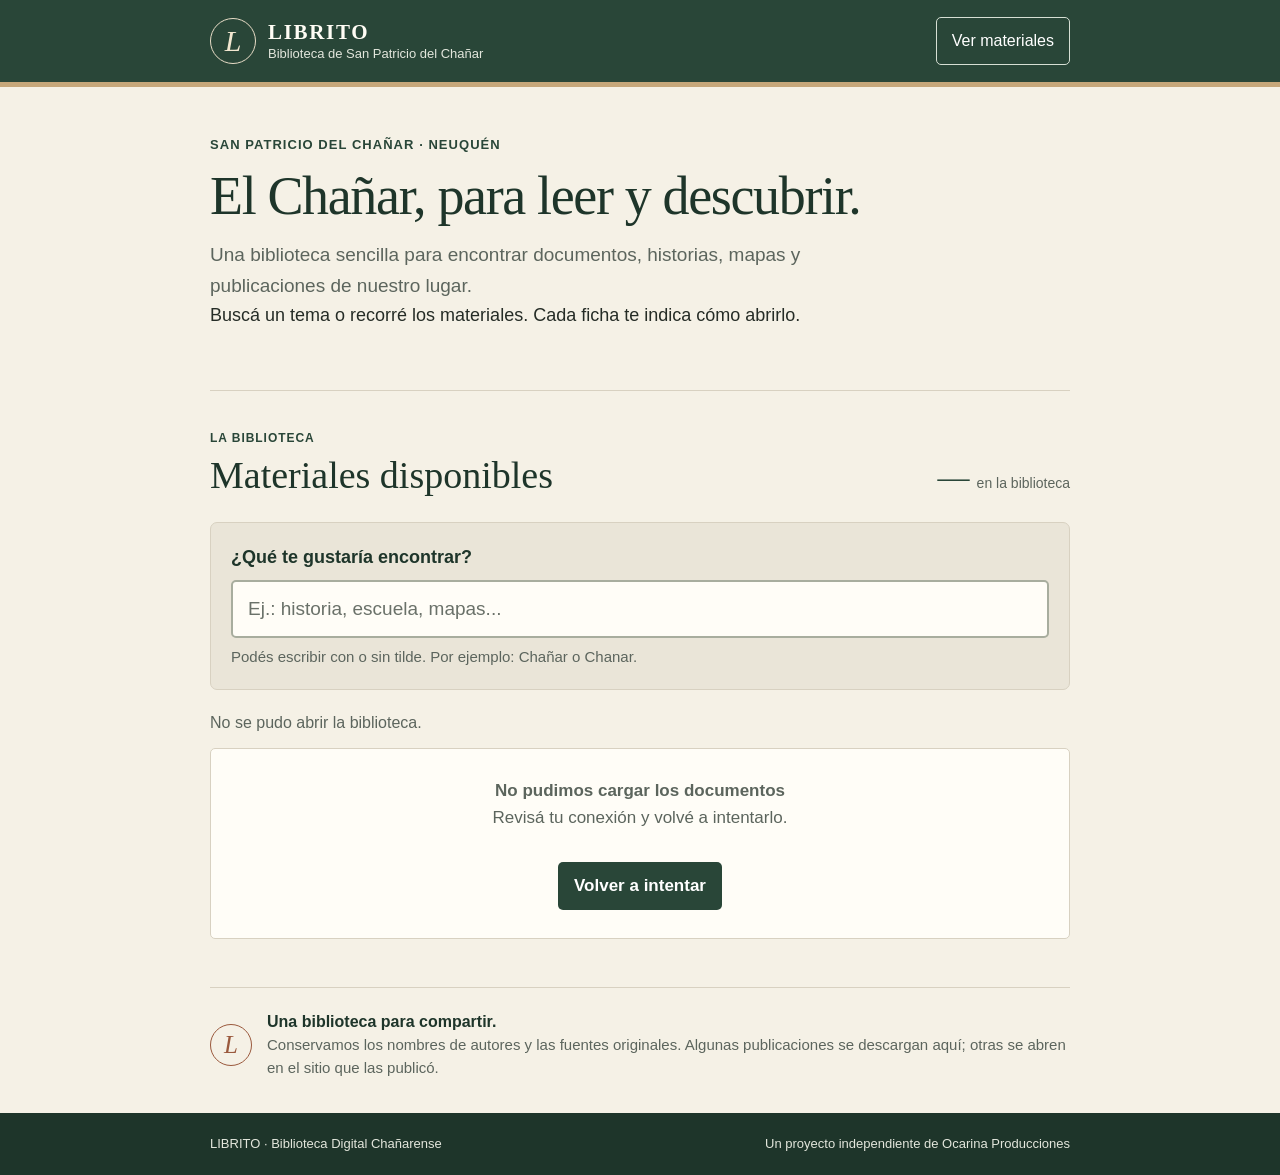
==== commit 06bdf9e2: "Sincroniza portada secundaria y navegación accesible" ====
--- a/web/index.html
+++ b/web/index.html
@@ -1,35 +1,66 @@
 <!doctype html>
 <html lang="es">
 <head>
-<meta charset="utf-8"><meta name="viewport" content="width=device-width, initial-scale=1">
+<meta charset="utf-8">
+<meta name="viewport" content="width=device-width, initial-scale=1">
 <meta name="theme-color" content="#294638">
-<meta name="description" content="Biblioteca Digital Chañarense. Lecturas y documentos completos de San Patricio del Chañar para leer, descargar e imprimir.">
-<title>LIBRITO · Biblioteca del Chañar</title><link rel="stylesheet" href="estilos.css">
+<meta name="description" content="Biblioteca Digital Chañarense: documentos, lecturas, mapas y materiales para conocer San Patricio del Chañar.">
+<meta name="color-scheme" content="light">
+<title>LIBRITO · Biblioteca de San Patricio del Chañar</title>
+<link rel="stylesheet" href="estilos.css">
 </head>
 <body>
-<header class="encabezado"><div class="contenedor encabezado-interior">
-<a class="marca" href="../" aria-label="LIBRITO, inicio"><span class="marca-dibujo" aria-hidden="true">L</span><span><strong>LIBRITO</strong><small>Biblioteca de San Patricio del Chañar</small></span></a>
-<a class="ir-coleccion" href="#coleccion">Ver documentos</a>
-</div></header>
-<main class="contenedor">
-<section class="presentacion" aria-labelledby="titulo-principal">
-<p class="lugar">SAN PATRICIO DEL CHAÑAR · NEUQUÉN</p>
-<h1 id="titulo-principal">Una biblioteca para tener el Chañar cerca.</h1>
-<p class="bajada">Lecturas, documentos y materiales para conocer nuestro lugar. Elegí uno y abrilo o guardalo para leer cuando quieras.</p>
-</section>
-<section class="coleccion" id="coleccion" aria-labelledby="titulo-coleccion">
-<div class="titulo-coleccion"><div><p class="sobrelinea">LA BIBLIOTECA</p><h2 id="titulo-coleccion">Documentos disponibles</h2></div><p class="cantidad"><strong id="total-documentos">—</strong><span>materiales disponibles</span></p></div>
-<div class="buscador-zona">
-<label for="buscador">¿Qué querés encontrar?</label>
-<input id="buscador" type="search" placeholder="Escribí una palabra..." autocomplete="off" spellcheck="false">
-<p class="ayuda-busqueda">Por ejemplo: historia, escuela, ordenanzas o Chañar.</p>
-<div id="filtros-zona" hidden><label for="filtros">Elegir un tema</label><select id="filtros"><option value="Todas">Todos los temas</option></select></div>
-</div>
-<p class="contador" id="contador" aria-live="polite">Cargando los documentos...</p>
-<div id="coleccion-lista" class="lista-documentos" aria-live="polite"><p class="estado">Estamos abriendo la biblioteca...</p></div>
-</section>
-<section class="nota-biblioteca"><span class="nota-sello" aria-hidden="true">L</span><p><strong>Una biblioteca hecha para compartir.</strong><br>Reunimos obras y documentos existentes. Respetamos sus autores, instituciones y créditos. No inventamos ni modificamos los archivos.</p></section>
+<a class="salto" href="#contenido">Saltar al contenido</a>
+<header class="encabezado">
+  <div class="contenedor encabezado-interior">
+    <a class="marca" href="../" aria-label="LIBRITO, ir al inicio">
+      <span class="marca-dibujo" aria-hidden="true">L</span>
+      <span><strong>LIBRITO</strong><small>Biblioteca de San Patricio del Chañar</small></span>
+    </a>
+    <a class="ir-coleccion" href="#coleccion">Ver materiales</a>
+  </div>
+</header>
+<main class="contenedor" id="contenido">
+  <section class="presentacion" aria-labelledby="titulo-principal">
+    <p class="lugar">SAN PATRICIO DEL CHAÑAR · NEUQUÉN</p>
+    <h1 id="titulo-principal">El Chañar, para leer y descubrir.</h1>
+    <p class="bajada">Una biblioteca sencilla para encontrar documentos, historias, mapas y publicaciones de nuestro lugar.</p>
+    <p class="instruccion">Buscá un tema o recorré los materiales. Cada ficha te indica cómo abrirlo.</p>
+  </section>
+  <section class="coleccion" id="coleccion" aria-labelledby="titulo-coleccion">
+    <div class="titulo-coleccion">
+      <div><p class="sobrelinea">LA BIBLIOTECA</p><h2 id="titulo-coleccion">Materiales disponibles</h2></div>
+      <p class="cantidad"><strong id="total-documentos" aria-live="polite">—</strong><span>en la biblioteca</span></p>
+    </div>
+    <div class="buscador-zona">
+      <label for="buscador">¿Qué te gustaría encontrar?</label>
+      <div class="buscador-fila">
+        <input id="buscador" type="search" placeholder="Ej.: historia, escuela, mapas..." autocomplete="off" spellcheck="false" aria-describedby="ayuda-busqueda">
+        <button id="limpiar-busqueda" class="limpiar" type="button" hidden>Limpiar</button>
+      </div>
+      <p class="ayuda-busqueda" id="ayuda-busqueda">Podés escribir con o sin tilde. Por ejemplo: Chañar o Chanar.</p>
+      <div class="filtro-zona" id="filtros-zona" hidden>
+        <label for="filtros">También podés elegir un tema</label>
+        <select id="filtros"><option value="Todas">Todos los temas</option></select>
+      </div>
+    </div>
+    <p class="contador" id="contador" role="status" aria-live="polite">Estamos preparando la biblioteca...</p>
+    <div id="coleccion-lista" class="lista-documentos" aria-busy="true">
+      <p class="estado">Un momento, estamos abriendo los materiales.</p>
+    </div>
+  </section>
+  <section class="nota-biblioteca" aria-label="Sobre esta biblioteca">
+    <span class="nota-sello" aria-hidden="true">L</span>
+    <p><strong>Una biblioteca para compartir.</strong><br>Conservamos los nombres de autores y las fuentes originales. Algunas publicaciones se descargan aquí; otras se abren en el sitio que las publicó.</p>
+  </section>
 </main>
-<footer class="pie"><div class="contenedor pie-interior"><span>LIBRITO · Biblioteca Digital Chañarense</span><span>Un proyecto independiente de Ocarina Producciones</span></div></footer>
+<footer class="pie">
+  <div class="contenedor pie-interior">
+    <span>LIBRITO · Biblioteca Digital Chañarense</span>
+    <span>Un proyecto independiente de Ocarina Producciones</span>
+  </div>
+</footer>
 <script src="biblioteca.js"></script>
-</body></html>+<noscript><p class="sin-script">Para consultar los materiales necesitás activar JavaScript en tu navegador.</p></noscript>
+</body>
+</html>
--- a/web/estilos.css
+++ b/web/estilos.css
@@ -17,4 +17,5 @@
 .pie{background:var(--verde-oscuro);color:#f6f2e8}.pie-interior{min-height:62px;display:flex;align-items:center;justify-content:space-between;gap:14px;flex-wrap:wrap;padding-block:12px}.pie-interior span{font-size:13px;color:#e3e6dc}.salto{position:absolute;left:-10000px;top:8px;padding:12px;background:white;color:black;z-index:10}.salto:focus{left:8px}[hidden]{display:none!important}
 @media(max-width:560px){body{font-size:17px}.contenedor{width:calc(100% - 28px)}.encabezado-interior{min-height:74px}.marca-dibujo{width:40px;height:40px}.marca strong{font-size:19px}.marca small{max-width:190px;font-size:12px}.ir-coleccion{min-height:46px;padding:7px 10px;font-size:14px}.presentacion{padding:34px 0 30px}h1{font-size:39px}.bajada{font-size:17px}.coleccion{padding:30px 0 34px}.titulo-coleccion{align-items:flex-start;flex-direction:column;gap:8px}.cantidad strong{font-size:27px}.buscador-zona{padding:15px}.buscador-zona input,.buscador-zona select{font-size:18px}.documento{padding:18px 16px 16px}.documento h3{font-size:24px}.documento-descripcion{font-size:16px}.documento-acciones{display:grid;grid-template-columns:1fr}.accion{width:100%;min-height:54px}.nota-biblioteca{align-items:flex-start}.pie-interior{align-items:flex-start;flex-direction:column;gap:4px}}
 @media(prefers-reduced-motion:reduce){html{scroll-behavior:auto}}
-@media print{body{background:white;color:black}.encabezado,.presentacion,.buscador-zona,.contador,.nota-biblioteca,.pie,.documento-acciones{display:none!important}.contenedor{width:100%}.coleccion{padding:0}.documento{break-inside:avoid;border:1px solid #999;margin-bottom:12px}.documento-detalle{display:block}}+@media print{body{background:white;color:black}.encabezado,.presentacion,.buscador-zona,.contador,.nota-biblioteca,.pie,.documento-acciones{display:none!important}.contenedor{width:100%}.coleccion{padding:0}.documento{break-inside:avoid;border:1px solid #999;margin-bottom:12px}.documento-detalle{display:block}}
+.documento-aviso{margin:12px 0 0;padding-top:10px;border-top:1px solid var(--linea);color:var(--suave);font-size:14px;line-height:1.45}.documento-detalle a{color:var(--verde);font-weight:700;text-decoration:underline;text-underline-offset:3px}
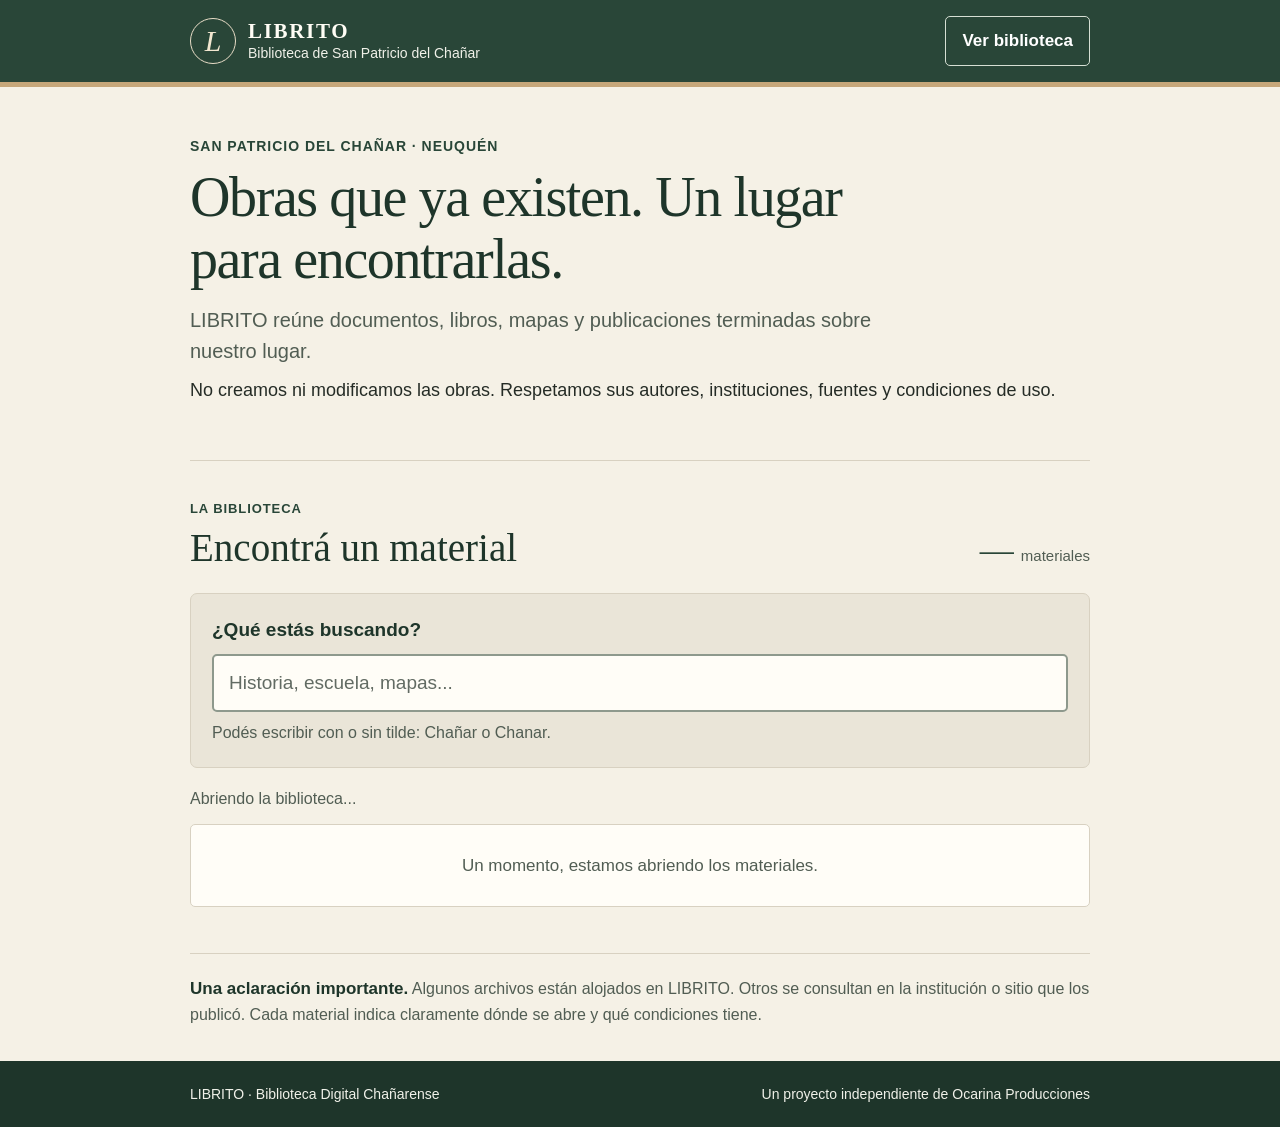
==== commit 6def3042: "Sincroniza portada simplificada de LIBRITO" ====
--- a/web/index.html
+++ b/web/index.html
@@ -4,7 +4,7 @@
 <meta charset="utf-8">
 <meta name="viewport" content="width=device-width, initial-scale=1">
 <meta name="theme-color" content="#294638">
-<meta name="description" content="Biblioteca Digital Chañarense: documentos, lecturas, mapas y materiales para conocer San Patricio del Chañar.">
+<meta name="description" content="LIBRITO reúne documentos y obras terminadas sobre San Patricio del Chañar. No crea ni modifica las obras que comparte.">
 <meta name="color-scheme" content="light">
 <title>LIBRITO · Biblioteca de San Patricio del Chañar</title>
 <link rel="stylesheet" href="estilos.css">
@@ -13,45 +13,40 @@
 <a class="salto" href="#contenido">Saltar al contenido</a>
 <header class="encabezado">
   <div class="contenedor encabezado-interior">
-    <a class="marca" href="../" aria-label="LIBRITO, ir al inicio">
+    <a class="marca" href="../" aria-label="LIBRITO, inicio">
       <span class="marca-dibujo" aria-hidden="true">L</span>
       <span><strong>LIBRITO</strong><small>Biblioteca de San Patricio del Chañar</small></span>
     </a>
-    <a class="ir-coleccion" href="#coleccion">Ver materiales</a>
+    <a class="ir-coleccion" href="#coleccion">Ver biblioteca</a>
   </div>
 </header>
 <main class="contenedor" id="contenido">
   <section class="presentacion" aria-labelledby="titulo-principal">
     <p class="lugar">SAN PATRICIO DEL CHAÑAR · NEUQUÉN</p>
-    <h1 id="titulo-principal">El Chañar, para leer y descubrir.</h1>
-    <p class="bajada">Una biblioteca sencilla para encontrar documentos, historias, mapas y publicaciones de nuestro lugar.</p>
-    <p class="instruccion">Buscá un tema o recorré los materiales. Cada ficha te indica cómo abrirlo.</p>
+    <h1 id="titulo-principal">Obras que ya existen. Un lugar para encontrarlas.</h1>
+    <p class="bajada">LIBRITO reúne documentos, libros, mapas y publicaciones terminadas sobre nuestro lugar.</p>
+    <p class="regla">No creamos ni modificamos las obras. Respetamos sus autores, instituciones, fuentes y condiciones de uso.</p>
   </section>
   <section class="coleccion" id="coleccion" aria-labelledby="titulo-coleccion">
     <div class="titulo-coleccion">
-      <div><p class="sobrelinea">LA BIBLIOTECA</p><h2 id="titulo-coleccion">Materiales disponibles</h2></div>
-      <p class="cantidad"><strong id="total-documentos" aria-live="polite">—</strong><span>en la biblioteca</span></p>
+      <div><p class="sobrelinea">LA BIBLIOTECA</p><h2 id="titulo-coleccion">Encontrá un material</h2></div>
+      <p class="cantidad"><strong id="total-documentos" aria-live="polite">—</strong><span>materiales</span></p>
     </div>
     <div class="buscador-zona">
-      <label for="buscador">¿Qué te gustaría encontrar?</label>
+      <label for="buscador">¿Qué estás buscando?</label>
       <div class="buscador-fila">
-        <input id="buscador" type="search" placeholder="Ej.: historia, escuela, mapas..." autocomplete="off" spellcheck="false" aria-describedby="ayuda-busqueda">
+        <input id="buscador" type="search" placeholder="Historia, escuela, mapas..." autocomplete="off" spellcheck="false" aria-describedby="ayuda-busqueda">
         <button id="limpiar-busqueda" class="limpiar" type="button" hidden>Limpiar</button>
       </div>
-      <p class="ayuda-busqueda" id="ayuda-busqueda">Podés escribir con o sin tilde. Por ejemplo: Chañar o Chanar.</p>
-      <div class="filtro-zona" id="filtros-zona" hidden>
-        <label for="filtros">También podés elegir un tema</label>
-        <select id="filtros"><option value="Todas">Todos los temas</option></select>
-      </div>
+      <p class="ayuda-busqueda" id="ayuda-busqueda">Podés escribir con o sin tilde: Chañar o Chanar.</p>
     </div>
-    <p class="contador" id="contador" role="status" aria-live="polite">Estamos preparando la biblioteca...</p>
+    <p class="contador" id="contador" role="status" aria-live="polite">Abriendo la biblioteca...</p>
     <div id="coleccion-lista" class="lista-documentos" aria-busy="true">
       <p class="estado">Un momento, estamos abriendo los materiales.</p>
     </div>
   </section>
-  <section class="nota-biblioteca" aria-label="Sobre esta biblioteca">
-    <span class="nota-sello" aria-hidden="true">L</span>
-    <p><strong>Una biblioteca para compartir.</strong><br>Conservamos los nombres de autores y las fuentes originales. Algunas publicaciones se descargan aquí; otras se abren en el sitio que las publicó.</p>
+  <section class="nota-biblioteca" aria-label="Cómo funciona LIBRITO">
+    <p><strong>Una aclaración importante.</strong> Algunos archivos están alojados en LIBRITO. Otros se consultan en la institución o sitio que los publicó. Cada material indica claramente dónde se abre y qué condiciones tiene.</p>
   </section>
 </main>
 <footer class="pie">
@@ -61,6 +56,6 @@
   </div>
 </footer>
 <script src="biblioteca.js"></script>
-<noscript><p class="sin-script">Para consultar los materiales necesitás activar JavaScript en tu navegador.</p></noscript>
+<noscript><p class="sin-script">Para consultar la biblioteca, activá JavaScript en tu navegador.</p></noscript>
 </body>
 </html>
--- a/web/estilos.css
+++ b/web/estilos.css
@@ -1,21 +1,117 @@
-:root{--verde:#294638;--verde-oscuro:#1e352a;--papel:#f5f1e6;--papel-claro:#fffdf7;--tinta:#252c26;--suave:#5c655d;--linea:#d8d1c1;--terracota:#9a593d;--serif:Georgia,"Times New Roman",serif;--sans:Arial,Helvetica,sans-serif}
-*{box-sizing:border-box}html{scroll-behavior:smooth;scroll-padding-top:18px}body{margin:0;background:var(--papel);color:var(--tinta);font:18px/1.6 var(--sans)}a{color:inherit}button,input,select{font:inherit}:focus-visible{outline:3px solid #b56c43;outline-offset:3px}
-.contenedor{width:min(860px,calc(100% - 36px));margin-inline:auto}.encabezado{background:var(--verde);color:#fffdf5;border-bottom:5px solid #c6a77a}.encabezado-interior{min-height:82px;display:flex;align-items:center;justify-content:space-between;gap:18px}
-.marca{display:flex;align-items:center;gap:12px;text-decoration:none}.marca-dibujo{width:46px;height:46px;border:1px solid #e8ddc7;border-radius:50%;display:grid;place-items:center;font:italic 30px var(--serif);color:#f2e7d0}.marca strong{display:block;font:700 21px var(--serif);letter-spacing:.08em}.marca small{display:block;color:#e2e6dc;font-size:13px;line-height:1.35}
-.ir-coleccion{display:inline-flex;align-items:center;justify-content:center;min-height:48px;padding:8px 15px;border:1px solid #d6dfd4;border-radius:5px;color:white;text-decoration:none;font-size:16px}.ir-coleccion:hover{background:#ffffff16}
-.presentacion{padding:48px 0 42px;border-bottom:1px solid var(--linea)}.lugar,.sobrelinea{margin:0 0 10px;color:var(--verde);font-size:13px;font-weight:700;letter-spacing:.08em}h1,h2,h3,p{margin-top:0}
-h1{max-width:720px;margin:0 0 14px;font:normal clamp(36px,6vw,54px)/1.12 var(--serif);letter-spacing:-.025em;color:var(--verde-oscuro)}.bajada{max-width:650px;margin:0;color:var(--suave);font-size:19px;line-height:1.6}
-.coleccion{padding:38px 0 48px}.titulo-coleccion{display:flex;align-items:end;justify-content:space-between;gap:20px;margin-bottom:24px}.sobrelinea{margin-bottom:5px;font-size:12px}h2{margin:0;color:var(--verde-oscuro);font:normal clamp(29px,4.5vw,38px)/1.18 var(--serif)}
-.cantidad{display:flex;align-items:baseline;gap:7px;margin:0 0 2px;color:var(--suave);white-space:nowrap}.cantidad strong{font:normal 32px var(--serif);color:var(--verde)}.cantidad span{font-size:14px}
-.buscador-zona{padding:20px;background:#eae5d8;border:1px solid var(--linea);border-radius:7px;margin-bottom:20px}.buscador-zona label{display:block;margin-bottom:8px;color:var(--verde-oscuro);font-weight:700;font-size:18px}.buscador-zona input,.buscador-zona select{display:block;width:100%;min-height:56px;padding:12px 15px;border:2px solid #a8ad9e;border-radius:5px;background:var(--papel-claro);color:var(--tinta);font-size:19px}.buscador-zona input::placeholder{color:#6a7169;opacity:1}.ayuda-busqueda{margin:7px 0 0;color:var(--suave);font-size:15px}#filtros-zona{margin-top:16px}
-.contador{margin:0 0 12px;color:var(--suave);font-size:16px}.lista-documentos{display:grid;grid-template-columns:1fr;gap:14px}.documento{padding:22px 22px 18px;background:var(--papel-claro);border:1px solid var(--linea);border-left:5px solid var(--verde);border-radius:5px}
-.documento h3{margin:0 0 9px;color:var(--verde-oscuro);font:normal 26px/1.25 var(--serif)}.documento-datos{margin:0 0 10px;color:#4f5b51;font-size:16px}.documento-descripcion{margin:0 0 15px;color:#414a42;font-size:17px;line-height:1.55}.documento-pistas{display:flex;flex-wrap:wrap;gap:8px;margin:0 0 16px}.documento-pistas span{padding:4px 9px;background:#eee9dc;border-radius:3px;color:#3f4d42;font-size:14px}
-.documento-acciones{display:flex;flex-wrap:wrap;align-items:center;gap:10px}.accion{display:inline-flex;align-items:center;justify-content:center;min-height:52px;padding:10px 16px;border-radius:5px;text-decoration:none;font-size:17px;font-weight:700}.accion-leer{background:var(--verde);color:white}.accion-leer:hover{background:var(--verde-oscuro)}.accion-descargar{border:2px solid var(--verde);color:var(--verde);background:transparent}.accion-descargar:hover{background:#e8eee7}
-.documento-detalle{margin-top:14px;padding-top:10px;border-top:1px solid var(--linea)}.documento-detalle summary{cursor:pointer;color:#465348;font-size:15px;font-weight:700}.documento-detalle p{margin:8px 0 0;color:var(--suave);font-size:14px;line-height:1.5}
-.estado{margin:0;padding:28px 20px;background:var(--papel-claro);border:1px solid var(--linea);border-radius:5px;color:var(--suave);font-size:17px;text-align:center}.reintentar{display:inline-flex;align-items:center;justify-content:center;min-height:48px;margin-top:14px;padding:8px 16px;border:0;border-radius:5px;background:var(--verde);color:white;font-weight:700;cursor:pointer}
-.nota-biblioteca{display:flex;align-items:center;gap:15px;padding:22px 0 34px;border-top:1px solid var(--linea)}.nota-sello{flex:none;width:42px;height:42px;display:grid;place-items:center;border:1px solid var(--terracota);border-radius:50%;color:var(--terracota);font:italic 25px var(--serif)}.nota-biblioteca p{margin:0;color:var(--suave);font-size:15px;line-height:1.5}.nota-biblioteca strong{color:var(--verde-oscuro);font-size:16px}
-.pie{background:var(--verde-oscuro);color:#f6f2e8}.pie-interior{min-height:62px;display:flex;align-items:center;justify-content:space-between;gap:14px;flex-wrap:wrap;padding-block:12px}.pie-interior span{font-size:13px;color:#e3e6dc}.salto{position:absolute;left:-10000px;top:8px;padding:12px;background:white;color:black;z-index:10}.salto:focus{left:8px}[hidden]{display:none!important}
-@media(max-width:560px){body{font-size:17px}.contenedor{width:calc(100% - 28px)}.encabezado-interior{min-height:74px}.marca-dibujo{width:40px;height:40px}.marca strong{font-size:19px}.marca small{max-width:190px;font-size:12px}.ir-coleccion{min-height:46px;padding:7px 10px;font-size:14px}.presentacion{padding:34px 0 30px}h1{font-size:39px}.bajada{font-size:17px}.coleccion{padding:30px 0 34px}.titulo-coleccion{align-items:flex-start;flex-direction:column;gap:8px}.cantidad strong{font-size:27px}.buscador-zona{padding:15px}.buscador-zona input,.buscador-zona select{font-size:18px}.documento{padding:18px 16px 16px}.documento h3{font-size:24px}.documento-descripcion{font-size:16px}.documento-acciones{display:grid;grid-template-columns:1fr}.accion{width:100%;min-height:54px}.nota-biblioteca{align-items:flex-start}.pie-interior{align-items:flex-start;flex-direction:column;gap:4px}}
+:root{
+  --verde:#294638;--verde-oscuro:#1e352a;--papel:#f5f1e6;--papel-claro:#fffdf7;
+  --tinta:#252c26;--suave:#515d53;--linea:#d8d1c1;--terracota:#8b4b32;
+  --serif:Georgia,"Times New Roman",serif;--sans:Arial,Helvetica,sans-serif;
+}
+*{box-sizing:border-box}
+html{scroll-behavior:smooth;scroll-padding-top:16px}
+body{margin:0;background:var(--papel);color:var(--tinta);font:18px/1.6 var(--sans)}
+a{color:inherit}
+button,input,select{font:inherit}
+:focus-visible{outline:3px solid #a9542e;outline-offset:3px}
+[hidden]{display:none!important}
+.contenedor{width:min(900px,calc(100% - 40px));margin-inline:auto}
+.salto{position:absolute;left:-10000px;top:8px;z-index:20;padding:12px 16px;background:#fff;color:#111}
+.salto:focus{left:8px}
+.encabezado{background:var(--verde);color:#fffdf5;border-bottom:5px solid #c6a77a}
+.encabezado-interior{min-height:82px;display:flex;align-items:center;justify-content:space-between;gap:18px}
+.marca{display:flex;align-items:center;gap:12px;text-decoration:none}
+.marca-dibujo{width:46px;height:46px;border:1px solid #e8ddc7;border-radius:50%;display:grid;place-items:center;font:italic 30px var(--serif);color:#f2e7d0}
+.marca strong{display:block;font:700 21px var(--serif);letter-spacing:.08em}
+.marca small{display:block;color:#f0f1e9;font-size:14px;line-height:1.35}
+.ir-coleccion{display:inline-flex;align-items:center;justify-content:center;min-height:50px;padding:9px 16px;border:1px solid #d6dfd4;border-radius:5px;color:white;text-decoration:none;font-size:17px;font-weight:700}
+.ir-coleccion:hover{background:#ffffff18}
+.presentacion{padding:48px 0 38px;border-bottom:1px solid var(--linea)}
+.lugar,.sobrelinea{margin:0 0 10px;color:var(--verde);font-size:14px;font-weight:700;letter-spacing:.07em}
+h1,h2,h3,p{margin-top:0}
+h1{max-width:740px;margin:0 0 14px;font:normal clamp(38px,6vw,56px)/1.1 var(--serif);letter-spacing:-.025em;color:var(--verde-oscuro)}
+.bajada{max-width:690px;margin:0 0 9px;color:var(--suave);font-size:20px;line-height:1.55}
+.instruccion{margin:0;color:var(--suave);font-size:17px}
+.coleccion{padding:38px 0 46px}
+.titulo-coleccion{display:flex;align-items:end;justify-content:space-between;gap:20px;margin-bottom:22px}
+.sobrelinea{margin-bottom:5px;font-size:13px}
+h2{margin:0;color:var(--verde-oscuro);font:normal clamp(30px,4.5vw,39px)/1.18 var(--serif)}
+.cantidad{display:flex;align-items:baseline;gap:7px;margin:0 0 2px;color:var(--suave);white-space:nowrap}
+.cantidad strong{font:normal 34px var(--serif);color:var(--verde)}
+.cantidad span{font-size:15px}
+.buscador-zona{padding:21px;background:#eae5d8;border:1px solid var(--linea);border-radius:7px;margin-bottom:18px}
+.buscador-zona label{display:block;margin-bottom:8px;color:var(--verde-oscuro);font-weight:700;font-size:19px}
+.buscador-fila{display:flex;align-items:stretch;gap:9px}
+.buscador-zona input,.buscador-zona select{display:block;width:100%;min-width:0;min-height:58px;padding:12px 15px;border:2px solid #8e998d;border-radius:5px;background:var(--papel-claro);color:var(--tinta);font-size:19px}
+.buscador-zona input::placeholder{color:#626b63;opacity:1}
+.limpiar{flex:none;min-width:92px;min-height:58px;padding:8px 13px;border:2px solid var(--verde);border-radius:5px;background:transparent;color:var(--verde-oscuro);font-weight:700;cursor:pointer}
+.limpiar:hover{background:#dce4da}
+.ayuda-busqueda{margin:8px 0 0;color:var(--suave);font-size:16px}
+.filtro-zona{margin-top:16px}
+.contador{margin:0 0 13px;color:var(--suave);font-size:16px}
+.lista-documentos{display:grid;grid-template-columns:1fr;gap:15px}
+.documento{padding:22px 23px 19px;background:var(--papel-claro);border:1px solid var(--linea);border-left:5px solid var(--verde);border-radius:5px}
+.documento-encabezado{display:flex;flex-wrap:wrap;gap:8px;margin-bottom:12px}
+.documento-categoria,.documento-formato{display:inline-flex;align-items:center;min-height:30px;padding:3px 9px;border-radius:3px;font-size:14px;font-weight:700}
+.documento-categoria{background:#e9e5d9;color:#34483a}
+.documento-formato{background:#f1e7d9;color:#69452f}
+.documento-titulo{margin:0 0 8px;color:var(--verde-oscuro);font:normal 27px/1.25 var(--serif)}
+.documento-datos{margin:0 0 11px;color:#465349;font-size:16px;line-height:1.5}
+.documento-descripcion{margin:0 0 14px;color:#354137;font-size:17px;line-height:1.58}
+.documento-acceso{display:flex;align-items:center;gap:9px;margin:0 0 15px;color:#425246;font-size:16px;font-weight:700}
+.punto-acceso{width:10px;height:10px;flex:none;border-radius:50%;background:#52765a}
+.documento-acciones{display:flex;flex-wrap:wrap;align-items:stretch;gap:10px}
+.accion{display:inline-flex;align-items:center;justify-content:center;min-height:54px;padding:11px 17px;border:2px solid transparent;border-radius:5px;text-align:center;text-decoration:none;font-size:17px;line-height:1.35;font-weight:700}
+.accion-leer{background:var(--verde);color:white}
+.accion-leer:hover{background:var(--verde-oscuro)}
+.accion-descargar{border-color:var(--verde);background:transparent;color:var(--verde-oscuro)}
+.accion-descargar:hover{background:#e8eee7}
+.documento-detalle{margin-top:15px;padding-top:11px;border-top:1px solid var(--linea)}
+.documento-detalle summary{min-height:38px;display:flex;align-items:center;cursor:pointer;color:#35483a;font-size:16px;font-weight:700}
+.documento-detalle p{margin:9px 0 0;color:var(--suave);font-size:16px;line-height:1.55;overflow-wrap:anywhere}
+.documento-detalle a{color:var(--verde);font-weight:700;text-decoration:underline;text-underline-offset:3px}
+.documento-aviso{margin:13px 0 0;padding-top:10px;border-top:1px solid var(--linea);color:var(--suave);font-size:15px;line-height:1.5}
+.estado{margin:0;padding:27px 21px;background:var(--papel-claro);border:1px solid var(--linea);border-radius:5px;color:var(--suave);font-size:17px;text-align:center}
+.estado strong{display:block;color:var(--verde-oscuro);font-size:19px}
+.estado p{margin:7px 0 0}
+.reintentar{display:inline-flex;align-items:center;justify-content:center;min-height:50px;margin-top:15px;padding:9px 17px;border:0;border-radius:5px;background:var(--verde);color:white;font-weight:700;cursor:pointer}
+.nota-biblioteca{display:flex;align-items:center;gap:15px;padding:22px 0 34px;border-top:1px solid var(--linea)}
+.nota-sello{flex:none;width:44px;height:44px;display:grid;place-items:center;border:1px solid var(--terracota);border-radius:50%;color:var(--terracota);font:italic 25px var(--serif)}
+.nota-biblioteca p{margin:0;color:var(--suave);font-size:16px;line-height:1.55}
+.nota-biblioteca strong{color:var(--verde-oscuro);font-size:17px}
+.pie{background:var(--verde-oscuro);color:#f6f2e8}
+.pie-interior{min-height:66px;display:flex;align-items:center;justify-content:space-between;gap:14px;flex-wrap:wrap;padding-block:13px}
+.pie-interior span{font-size:14px;color:#f0f1e9}
+.sin-script{margin:0;padding:16px;background:#fff;color:#222;text-align:center}
+@media(max-width:620px){
+ body{font-size:17px}
+ .contenedor{width:calc(100% - 30px)}
+ .encabezado-interior{min-height:76px}
+ .marca-dibujo{width:41px;height:41px}
+ .marca strong{font-size:20px}
+ .marca small{max-width:185px;font-size:13px}
+ .ir-coleccion{min-height:48px;padding:7px 11px;font-size:15px}
+ .presentacion{padding:34px 0 29px}
+ h1{font-size:40px}
+ .bajada{font-size:18px}
+ .instruccion{font-size:16px}
+ .coleccion{padding:30px 0 34px}
+ .titulo-coleccion{align-items:flex-start;flex-direction:column;gap:7px}
+ .cantidad strong{font-size:29px}
+ .buscador-zona{padding:15px}
+ .buscador-zona label{font-size:18px}
+ .buscador-zona input,.buscador-zona select{font-size:18px}
+ .buscador-fila{flex-direction:column}
+ .limpiar{width:100%;min-height:48px}
+ .documento{padding:18px 16px 16px}
+ .documento-titulo{font-size:25px}
+ .documento-descripcion{font-size:16px}
+ .documento-acciones{display:grid;grid-template-columns:1fr}
+ .accion{width:100%;min-height:55px}
+ .nota-biblioteca{align-items:flex-start}
+ .pie-interior{align-items:flex-start;flex-direction:column;gap:4px}
+}
 @media(prefers-reduced-motion:reduce){html{scroll-behavior:auto}}
-@media print{body{background:white;color:black}.encabezado,.presentacion,.buscador-zona,.contador,.nota-biblioteca,.pie,.documento-acciones{display:none!important}.contenedor{width:100%}.coleccion{padding:0}.documento{break-inside:avoid;border:1px solid #999;margin-bottom:12px}.documento-detalle{display:block}}
-.documento-aviso{margin:12px 0 0;padding-top:10px;border-top:1px solid var(--linea);color:var(--suave);font-size:14px;line-height:1.45}.documento-detalle a{color:var(--verde);font-weight:700;text-decoration:underline;text-underline-offset:3px}
+@media print{
+ body{background:white;color:black}
+ .encabezado,.presentacion,.buscador-zona,.contador,.nota-biblioteca,.pie,.documento-acciones{display:none!important}
+ .contenedor{width:100%}
+ .coleccion{padding:0}
+ .documento{break-inside:avoid;border:1px solid #999;margin-bottom:12px}
+ .documento-detalle{display:block}
+}
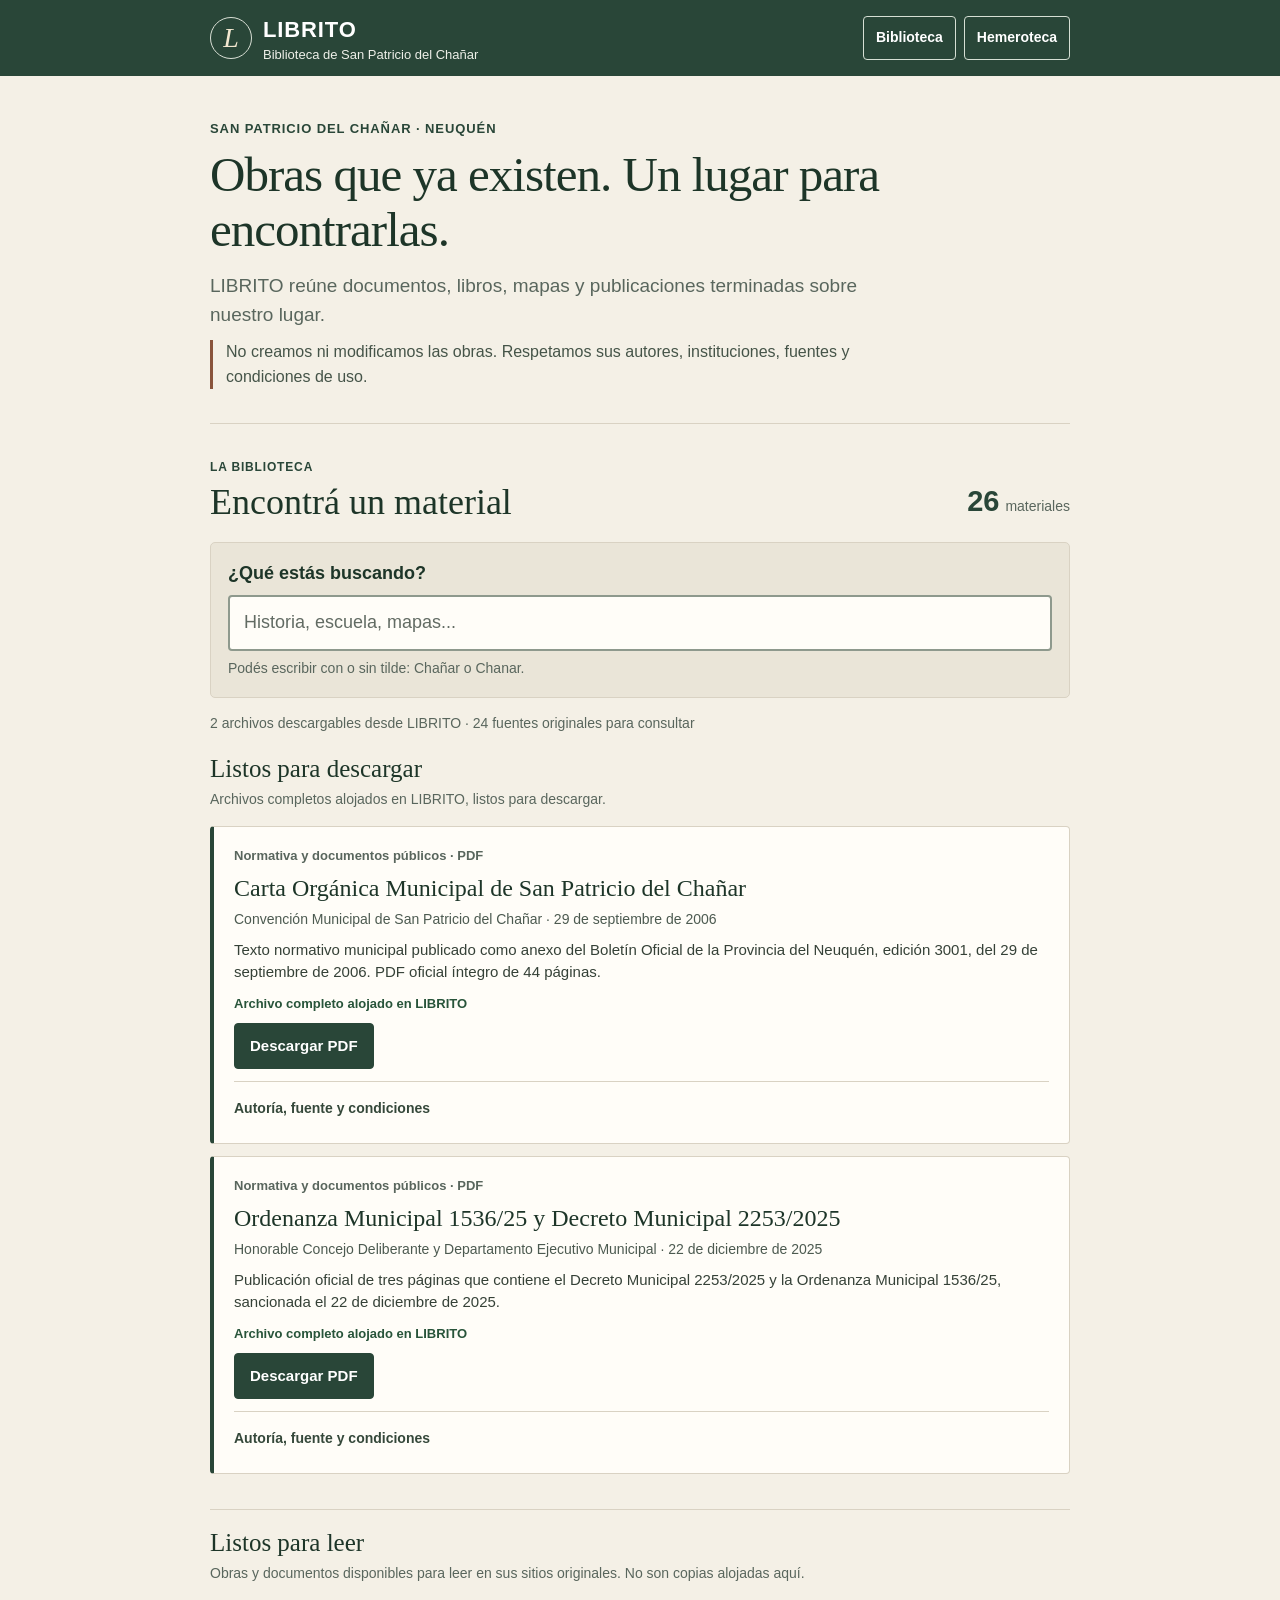
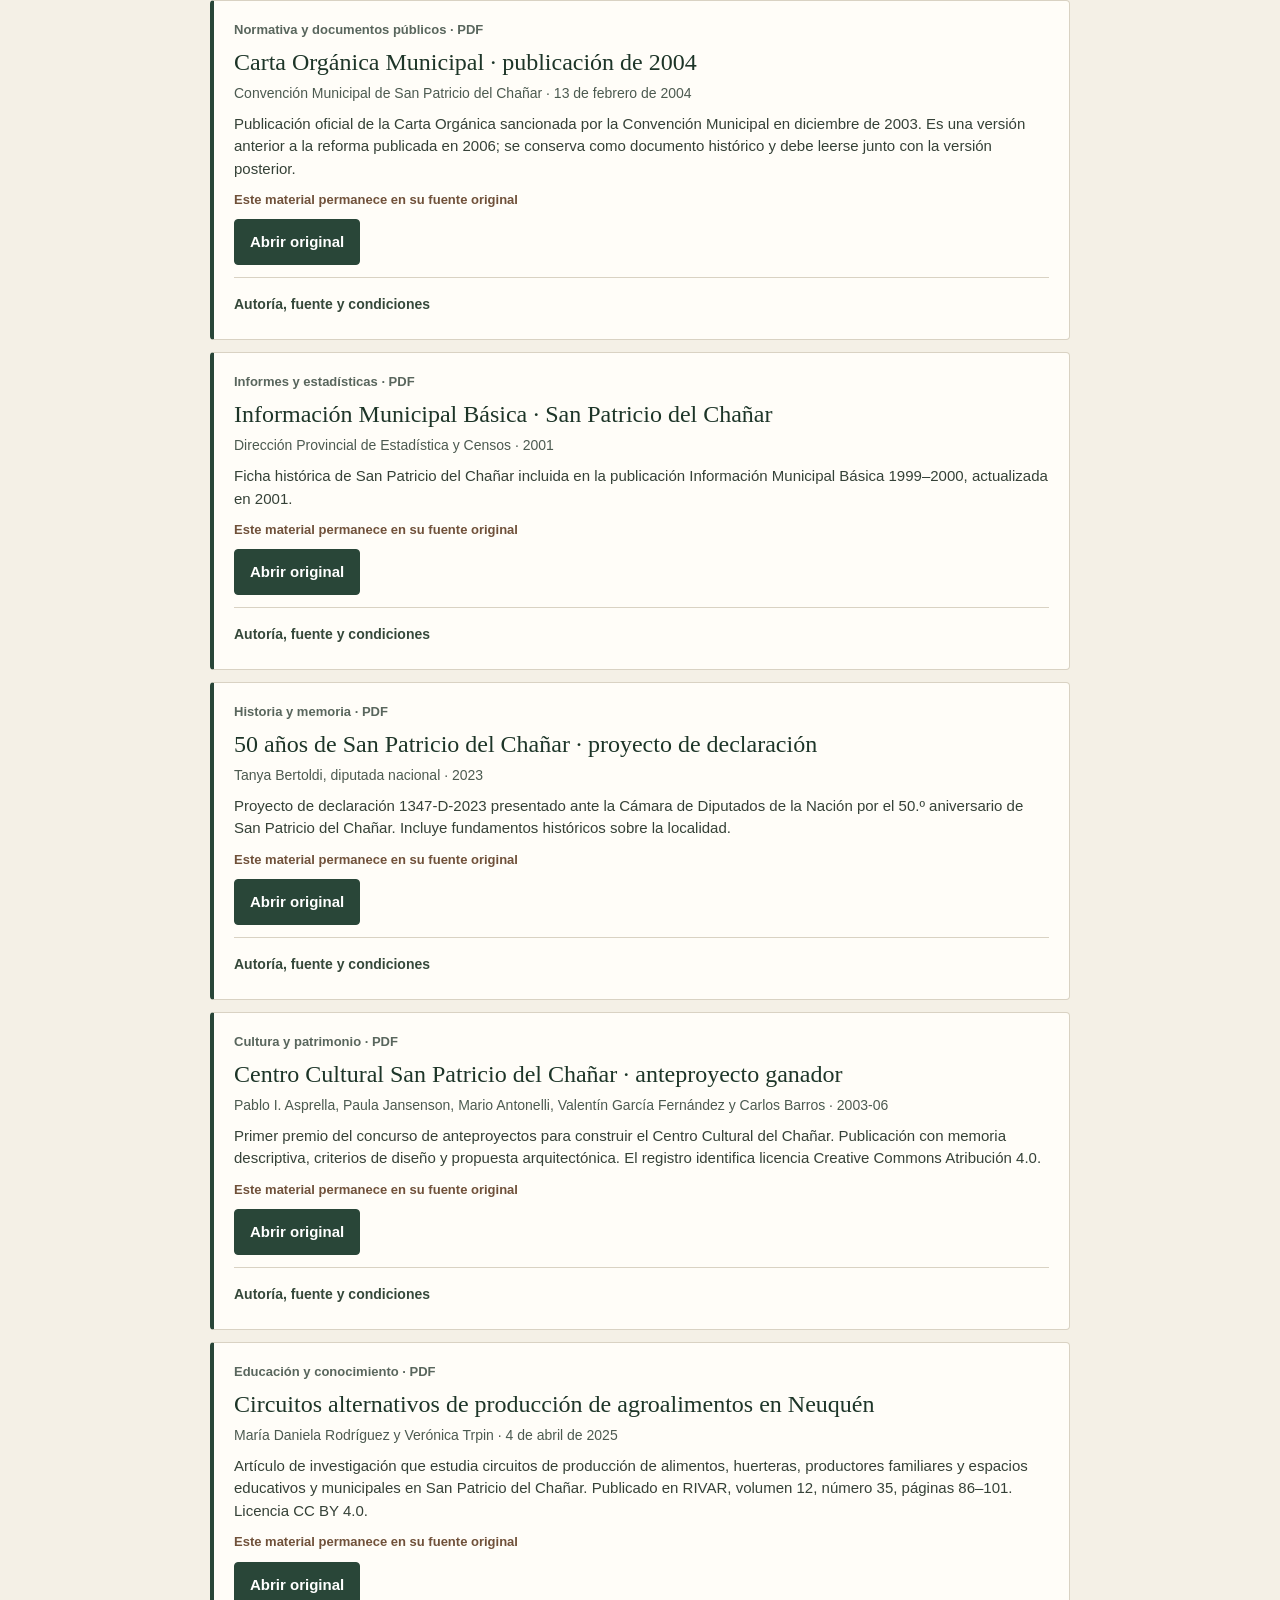
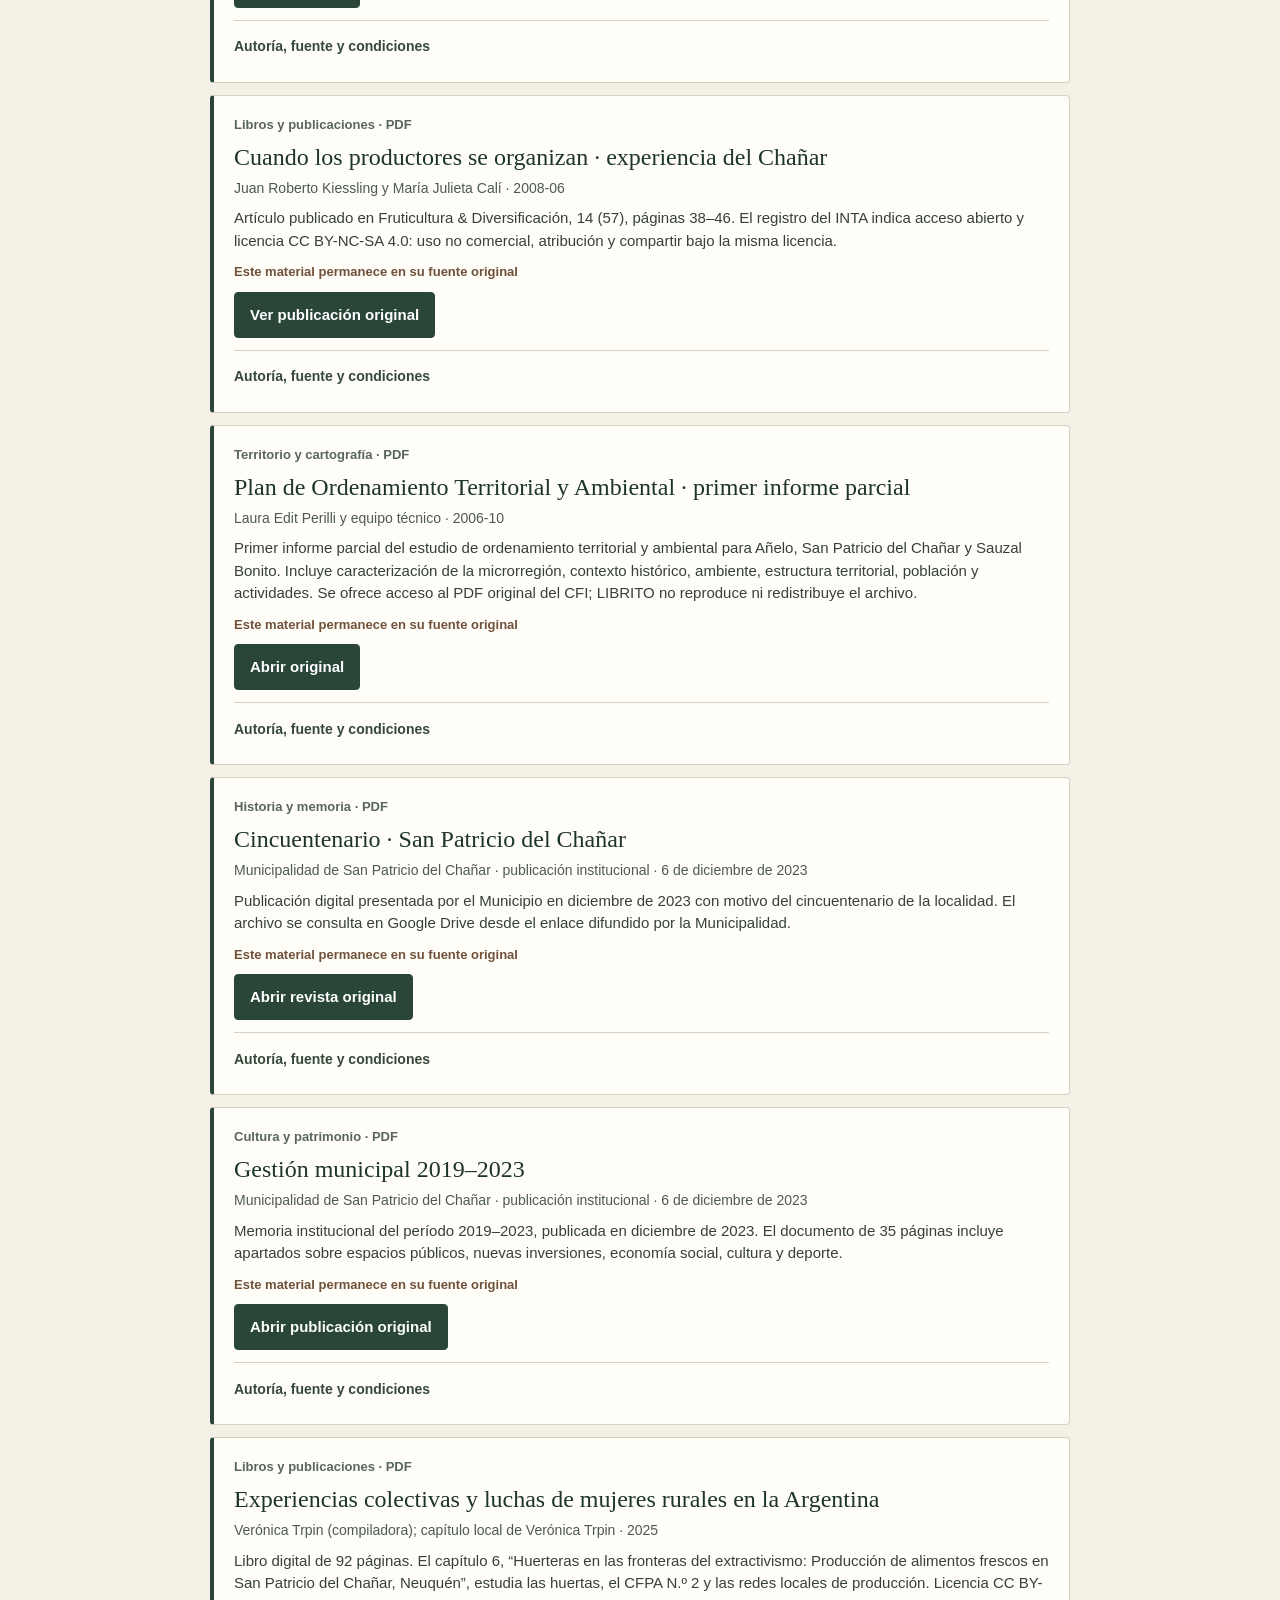
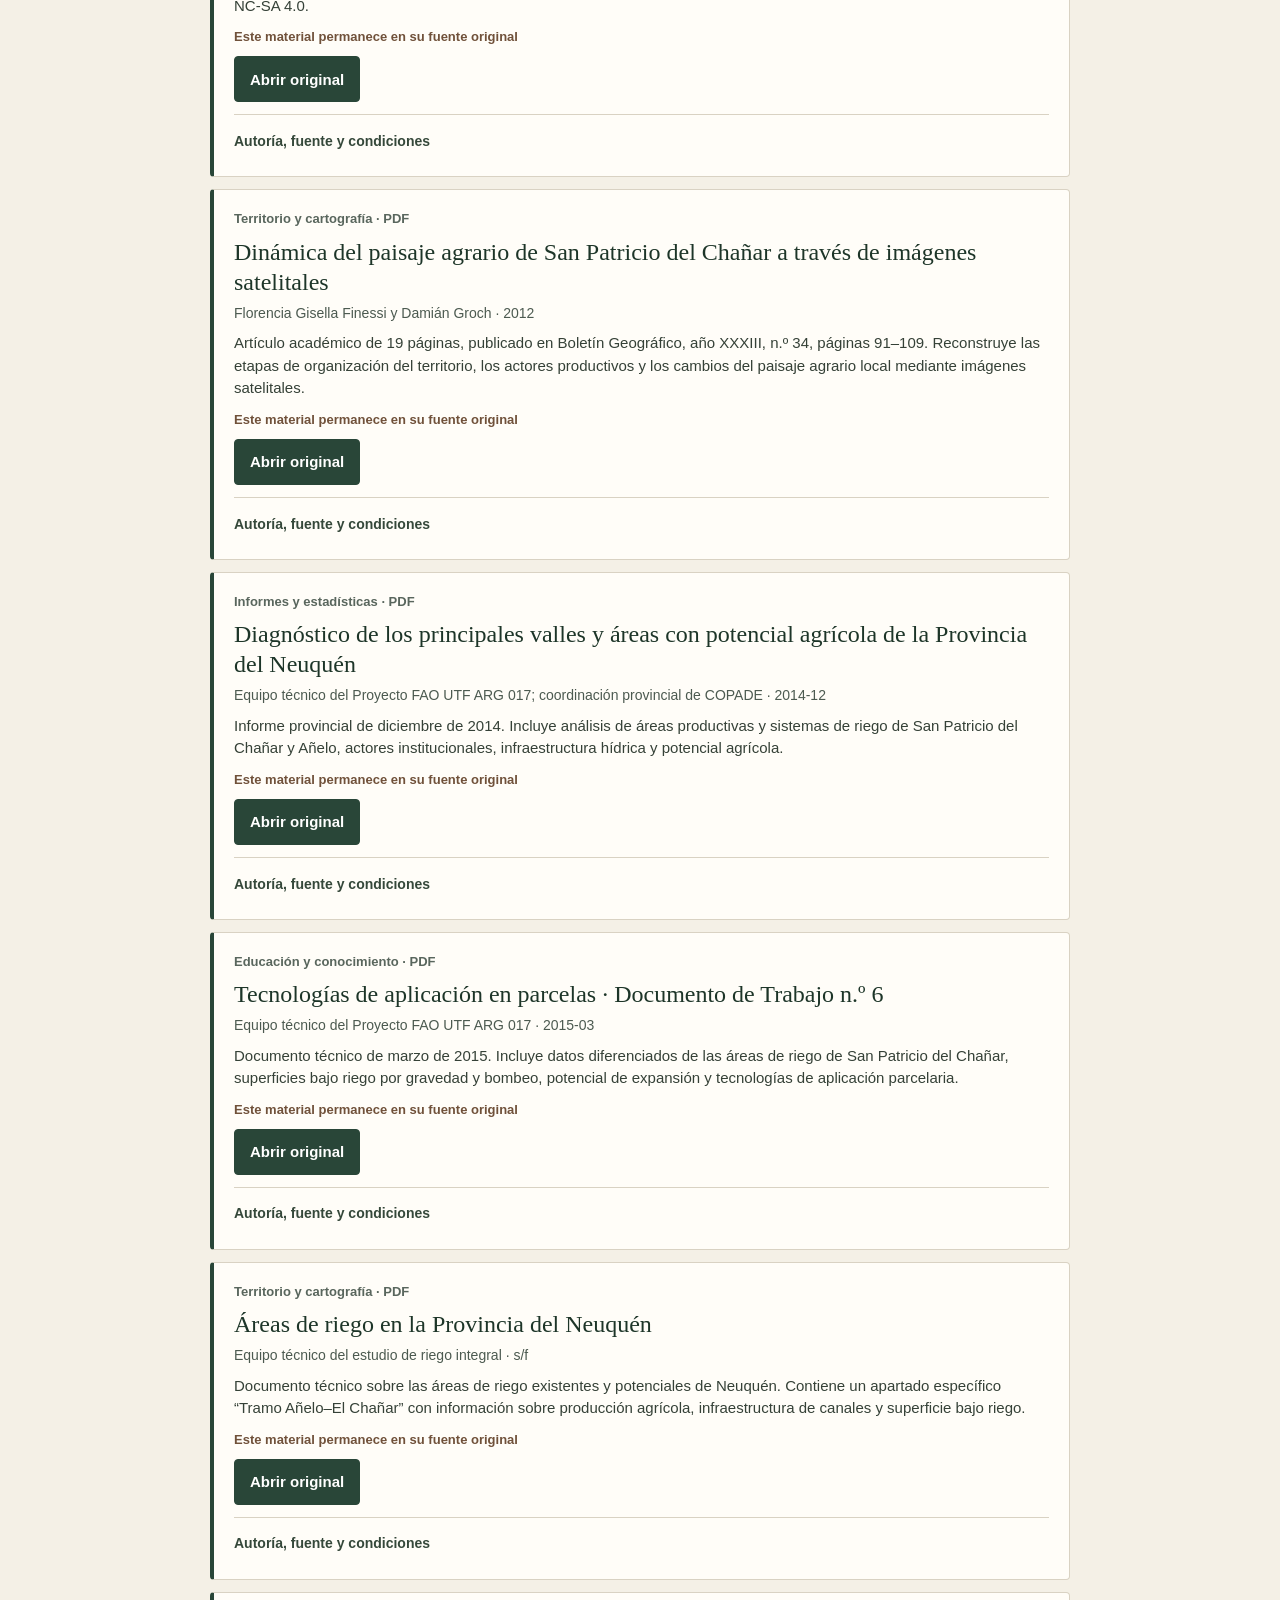
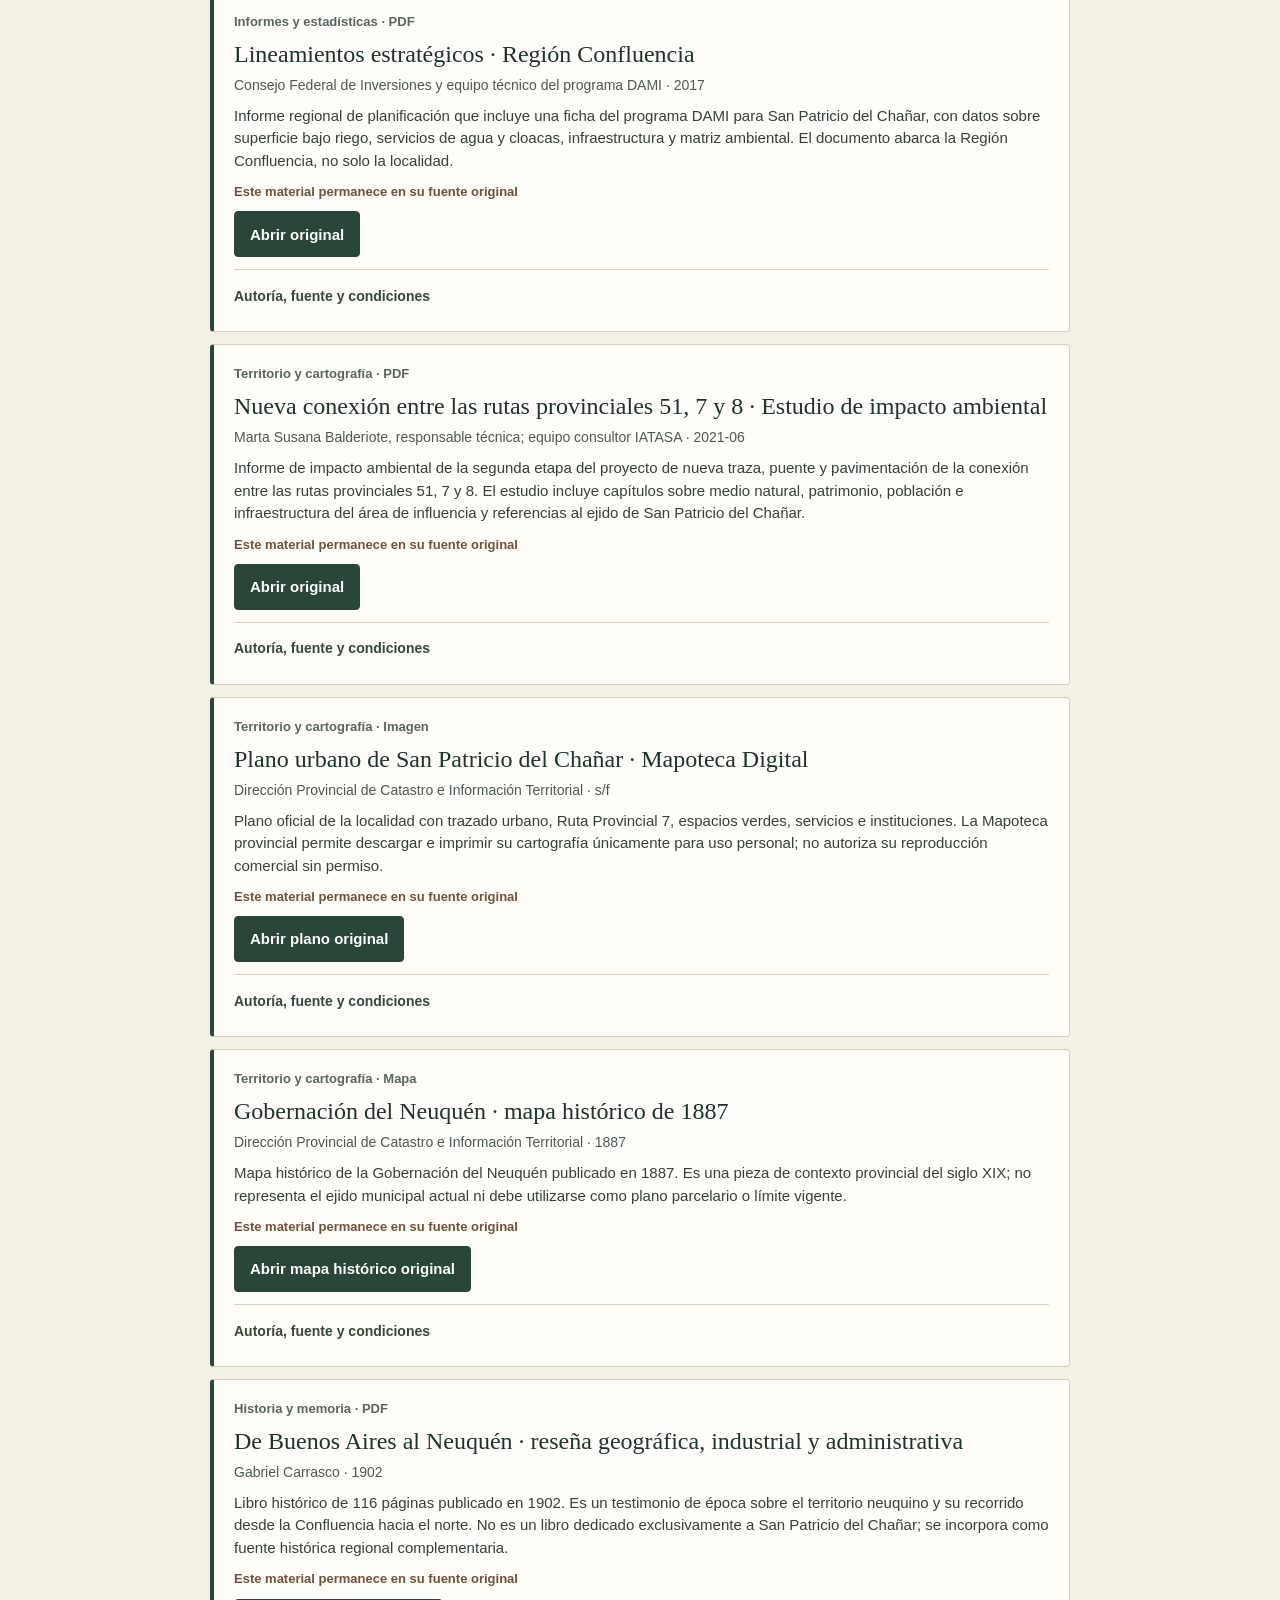
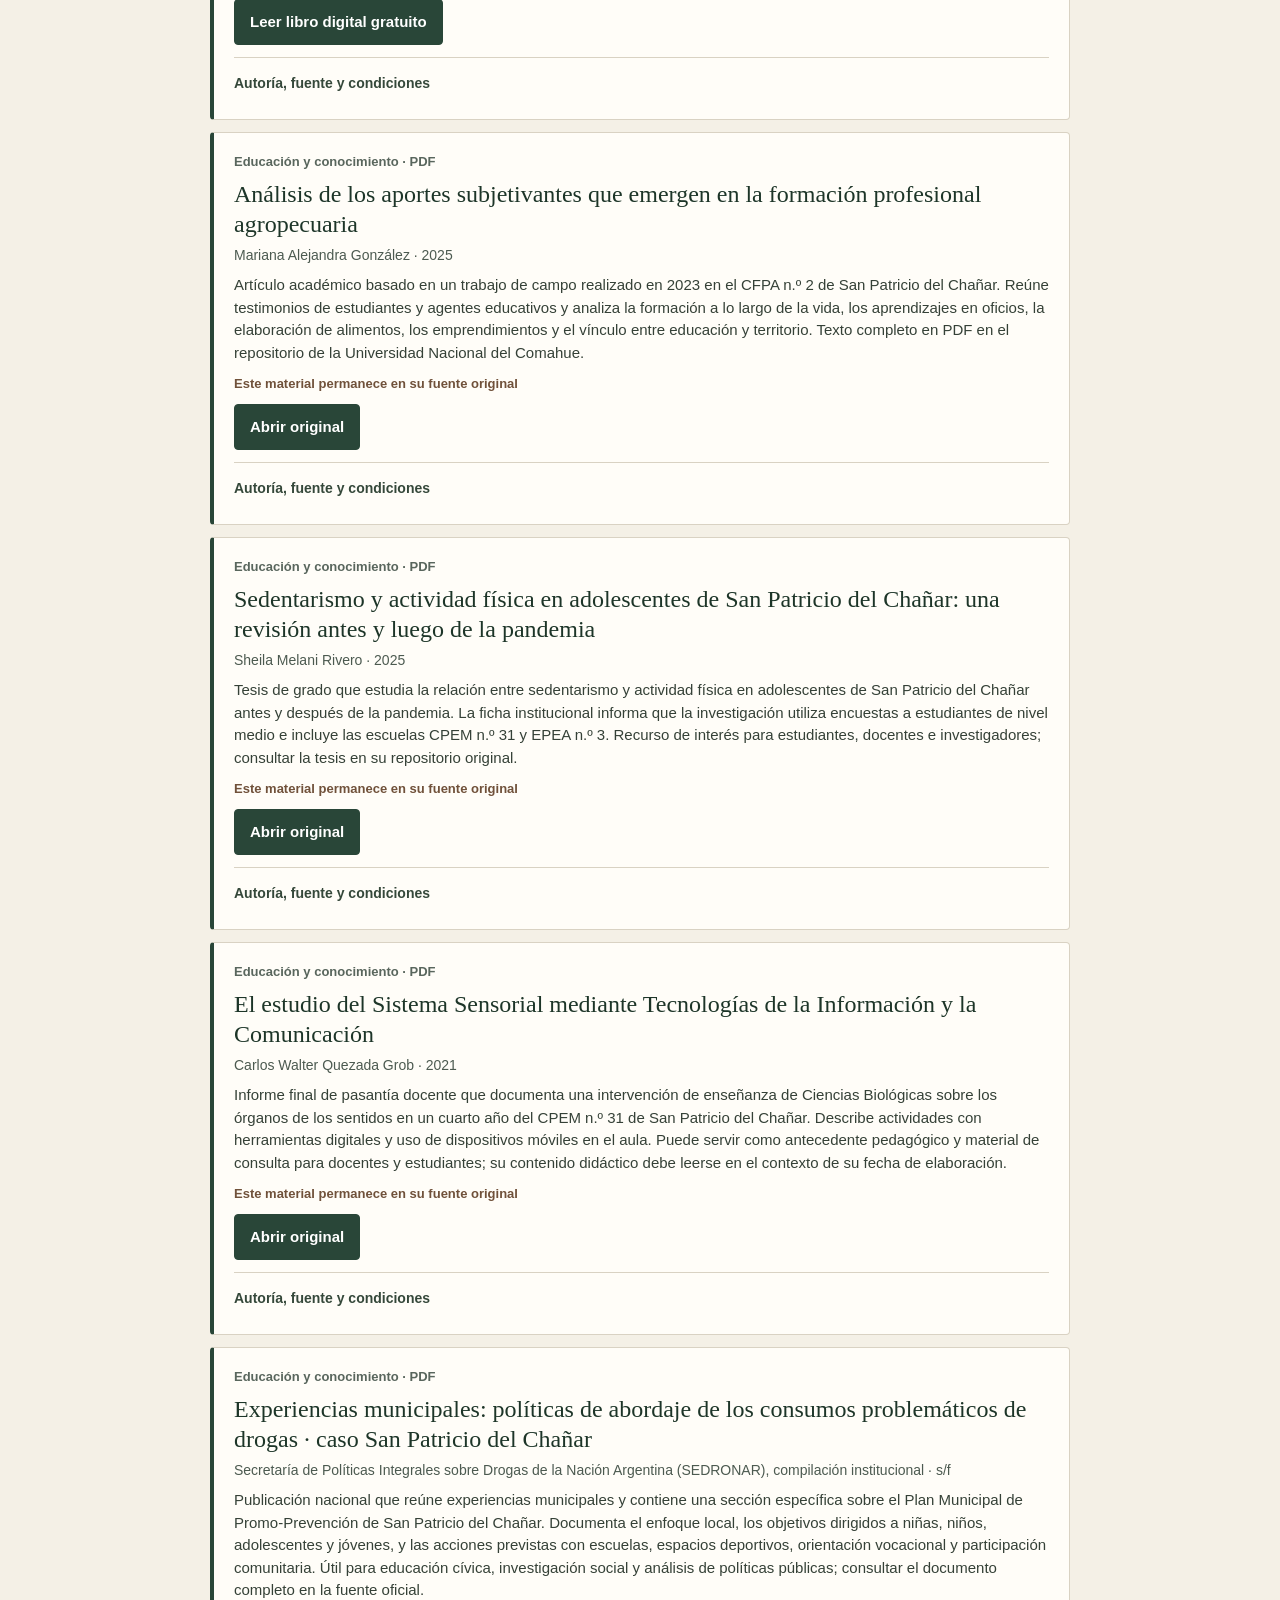
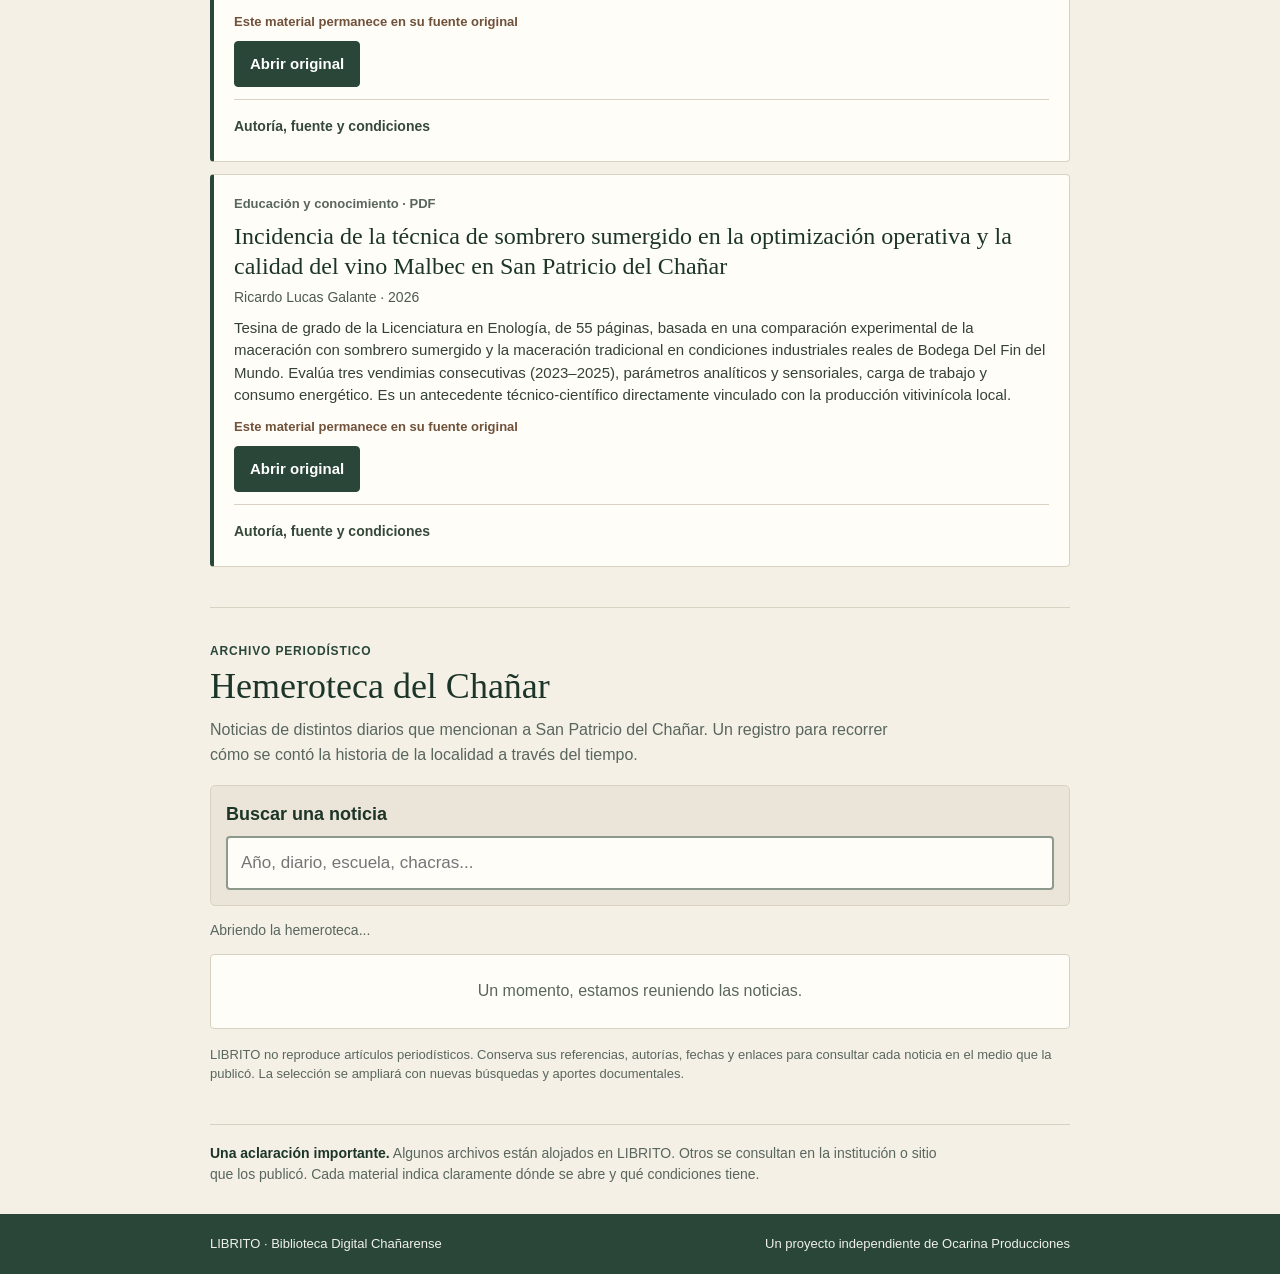
==== commit 7c04fde0: "Sincronizar portada secundaria con hemeroteca" ====
--- a/web/index.html
+++ b/web/index.html
@@ -17,7 +17,7 @@
       <span class="marca-dibujo" aria-hidden="true">L</span>
       <span><strong>LIBRITO</strong><small>Biblioteca de San Patricio del Chañar</small></span>
     </a>
-    <a class="ir-coleccion" href="#coleccion">Ver biblioteca</a>
+    <nav class="navegacion-principal" aria-label="Secciones"><a href="#coleccion">Biblioteca</a><a href="#hemeroteca">Hemeroteca</a></nav>
   </div>
 </header>
 <main class="contenedor" id="contenido">
@@ -45,6 +45,15 @@
       <p class="estado">Un momento, estamos abriendo los materiales.</p>
     </div>
   </section>
+  <section class="hemeroteca" id="hemeroteca" aria-labelledby="titulo-hemeroteca">
+    <p class="sobrelinea">ARCHIVO PERIODÍSTICO</p>
+    <h2 id="titulo-hemeroteca">Hemeroteca del Chañar</h2>
+    <p class="hemeroteca-intro">Noticias de distintos diarios que mencionan a San Patricio del Chañar. Un registro para recorrer cómo se contó la historia de la localidad a través del tiempo.</p>
+    <div class="hemeroteca-filtros"><label for="buscador-hemeroteca">Buscar una noticia</label><input id="buscador-hemeroteca" type="search" placeholder="Año, diario, escuela, chacras..." autocomplete="off" spellcheck="false"></div>
+    <p class="hemeroteca-contador" id="contador-hemeroteca" role="status" aria-live="polite">Abriendo la hemeroteca...</p>
+    <div id="lista-hemeroteca" class="hemeroteca-lista" aria-busy="true"><p class="estado">Un momento, estamos reuniendo las noticias.</p></div>
+    <p class="hemeroteca-nota">LIBRITO no reproduce artículos periodísticos. Conserva sus referencias, autorías, fechas y enlaces para consultar cada noticia en el medio que la publicó. La selección se ampliará con nuevas búsquedas y aportes documentales.</p>
+  </section>
   <section class="nota-biblioteca" aria-label="Cómo funciona LIBRITO">
     <p><strong>Una aclaración importante.</strong> Algunos archivos están alojados en LIBRITO. Otros se consultan en la institución o sitio que los publicó. Cada material indica claramente dónde se abre y qué condiciones tiene.</p>
   </section>
@@ -56,6 +65,7 @@
   </div>
 </footer>
 <script src="biblioteca.js"></script>
+<script src="hemeroteca.js"></script>
 <noscript><p class="sin-script">Para consultar la biblioteca, activá JavaScript en tu navegador.</p></noscript>
 </body>
 </html>
--- a/web/estilos.css
+++ b/web/estilos.css
@@ -1,117 +1,119 @@
-:root{
-  --verde:#294638;--verde-oscuro:#1e352a;--papel:#f5f1e6;--papel-claro:#fffdf7;
-  --tinta:#252c26;--suave:#515d53;--linea:#d8d1c1;--terracota:#8b4b32;
-  --serif:Georgia,"Times New Roman",serif;--sans:Arial,Helvetica,sans-serif;
-}
+:root{--papel:#f4f0e6;--papel-claro:#fffdf8;--tinta:#253329;--verde:#294638;--verde-oscuro:#1d3528;--suave:#59665d;--linea:#d9d2c3;--terracota:#89543c;--sans:Arial,Helvetica,sans-serif;--serif:Georgia,"Times New Roman",serif}
 *{box-sizing:border-box}
 html{scroll-behavior:smooth;scroll-padding-top:16px}
-body{margin:0;background:var(--papel);color:var(--tinta);font:18px/1.6 var(--sans)}
-a{color:inherit}
-button,input,select{font:inherit}
-:focus-visible{outline:3px solid #a9542e;outline-offset:3px}
+body{margin:0;background:var(--papel);color:var(--tinta);font:18px/1.55 var(--sans)}
+a{color:var(--verde)}
+button,input{font:inherit}
+:focus-visible{outline:3px solid #a34d22;outline-offset:3px}
+.contenedor{width:min(100% - 36px,860px);margin-inline:auto}
+.salto{position:absolute;left:-10000px;top:8px;z-index:20;padding:12px 16px;background:white;color:#111}
+.salto:focus{left:8px}
+.encabezado{background:var(--verde);color:white}
+.encabezado-interior{min-height:76px;display:flex;align-items:center;justify-content:space-between;gap:14px}
+.marca{display:flex;align-items:center;gap:11px;color:white;text-decoration:none}
+.marca-dibujo{width:42px;height:42px;border:1px solid #d9dfd5;border-radius:50%;display:grid;place-items:center;color:#f2e7d0;font:italic 28px var(--serif)}
+.marca strong{display:block;font-size:22px;letter-spacing:.04em}
+.marca small{display:block;color:#eef0e9;font-size:13px;line-height:1.3}
+.ir-coleccion{display:inline-flex;align-items:center;justify-content:center;min-height:46px;padding:8px 14px;border:1px solid #d6dfd4;border-radius:4px;color:white;text-decoration:none;font-size:16px;font-weight:700}
+.presentacion{padding:43px 0 34px;border-bottom:1px solid var(--linea)}
+.lugar,.sobrelinea{margin:0 0 9px;color:var(--verde);font-size:13px;font-weight:700;letter-spacing:.07em}
+h1,h2,h3,p{margin-top:0}
+h1{max-width:720px;margin-bottom:13px;color:var(--verde-oscuro);font:normal clamp(35px,6vw,49px)/1.12 var(--serif);letter-spacing:-.02em}
+.bajada{max-width:660px;margin-bottom:10px;color:var(--suave);font-size:19px}
+.regla{max-width:700px;margin:0;padding-left:13px;border-left:3px solid var(--terracota);color:#455448;font-size:16px}
+.coleccion{padding:34px 0 40px}
+.titulo-coleccion{display:flex;align-items:end;justify-content:space-between;gap:15px;margin-bottom:18px}
+.sobrelinea{margin-bottom:4px;font-size:12px}
+h2{margin:0;color:var(--verde-oscuro);font:normal clamp(29px,4.5vw,36px)/1.2 var(--serif)}
+.cantidad{display:flex;align-items:baseline;gap:6px;margin:0;color:var(--suave);white-space:nowrap}
+.cantidad strong{color:var(--verde);font-size:29px;font-weight:700}
+.cantidad span{font-size:14px}
+.buscador-zona{padding:17px;background:#eae5d8;border:1px solid var(--linea);border-radius:5px;margin-bottom:15px}
+.buscador-zona label{display:block;margin-bottom:7px;color:var(--verde-oscuro);font-weight:700;font-size:18px}
+.buscador-fila{display:flex;align-items:stretch;gap:8px}
+.buscador-zona input{display:block;width:100%;min-width:0;min-height:56px;padding:11px 14px;border:2px solid #8e998d;border-radius:4px;background:var(--papel-claro);color:var(--tinta);font-size:18px}
+.buscador-zona input::placeholder{color:#626b63;opacity:1}
+.limpiar{min-width:88px;min-height:56px;padding:8px 12px;border:2px solid var(--verde);border-radius:4px;background:transparent;color:var(--verde-oscuro);font-weight:700;cursor:pointer}
+.ayuda-busqueda{margin:7px 0 0;color:var(--suave);font-size:14px}
+.contador{margin:0 0 12px;color:var(--suave);font-size:14px}
+.lista-documentos{display:grid;grid-template-columns:1fr;gap:12px}
+.documento{padding:19px 20px 17px;background:var(--papel-claro);border:1px solid var(--linea);border-left:4px solid var(--verde);border-radius:4px}
+.documento-meta{margin:0 0 7px;color:var(--suave);font-size:13px;font-weight:700}
+.documento-titulo{margin:0 0 6px;color:var(--verde-oscuro);font:normal 24px/1.25 var(--serif)}
+.documento-firma{margin:0 0 8px;color:#4c5a50;font-size:14px}
+.documento-descripcion{margin:0 0 10px;color:#354137;font-size:15px;line-height:1.5}
+.estado-acceso{margin:0 0 9px;font-size:13px;font-weight:700}
+.estado-acceso.local{color:#28543a}
+.estado-acceso.externo{color:#70513a}
+.documento-acciones{display:flex;flex-wrap:wrap;gap:8px}
+.accion{display:inline-flex;align-items:center;justify-content:center;min-height:46px;padding:9px 15px;border:1px solid var(--verde);border-radius:4px;background:var(--verde);color:white;text-align:center;text-decoration:none;font-size:15px;line-height:1.3;font-weight:700}
+.accion:hover{background:var(--verde-oscuro)}
+.documento-detalle{margin-top:12px;padding-top:9px;border-top:1px solid var(--linea)}
+.documento-detalle summary{min-height:35px;display:flex;align-items:center;cursor:pointer;color:#35483a;font-size:14px;font-weight:700}
+.documento-detalle p{margin:8px 0 0;color:var(--suave);font-size:14px;line-height:1.5;overflow-wrap:anywhere}
+.documento-detalle a{color:var(--verde);font-weight:700;text-decoration:underline;text-underline-offset:3px}
+.estado{margin:0;padding:24px 18px;background:var(--papel-claro);border:1px solid var(--linea);border-radius:4px;color:var(--suave);font-size:16px;text-align:center}
+.estado strong{display:block;margin-bottom:5px;color:var(--verde-oscuro);font-size:18px}
+.estado p{margin:0}
+.reintentar{min-height:46px;margin-top:13px;padding:8px 15px;border:0;border-radius:4px;background:var(--verde);color:white;font-weight:700;cursor:pointer}
+.nota-biblioteca{padding:18px 0 28px;border-top:1px solid var(--linea)}
+.nota-biblioteca p{max-width:740px;margin:0;color:var(--suave);font-size:14px;line-height:1.55}
+.nota-biblioteca strong{color:var(--verde-oscuro)}
+.pie{background:var(--verde);color:white}
+.pie-interior{min-height:60px;display:flex;align-items:center;justify-content:space-between;gap:10px;flex-wrap:wrap;padding-block:12px}
+.pie-interior span{font-size:13px;color:#f0f1e9}
+.sin-script{margin:0;padding:16px;background:white;color:#222;text-align:center}
 [hidden]{display:none!important}
-.contenedor{width:min(900px,calc(100% - 40px));margin-inline:auto}
-.salto{position:absolute;left:-10000px;top:8px;z-index:20;padding:12px 16px;background:#fff;color:#111}
-.salto:focus{left:8px}
-.encabezado{background:var(--verde);color:#fffdf5;border-bottom:5px solid #c6a77a}
-.encabezado-interior{min-height:82px;display:flex;align-items:center;justify-content:space-between;gap:18px}
-.marca{display:flex;align-items:center;gap:12px;text-decoration:none}
-.marca-dibujo{width:46px;height:46px;border:1px solid #e8ddc7;border-radius:50%;display:grid;place-items:center;font:italic 30px var(--serif);color:#f2e7d0}
-.marca strong{display:block;font:700 21px var(--serif);letter-spacing:.08em}
-.marca small{display:block;color:#f0f1e9;font-size:14px;line-height:1.35}
-.ir-coleccion{display:inline-flex;align-items:center;justify-content:center;min-height:50px;padding:9px 16px;border:1px solid #d6dfd4;border-radius:5px;color:white;text-decoration:none;font-size:17px;font-weight:700}
-.ir-coleccion:hover{background:#ffffff18}
-.presentacion{padding:48px 0 38px;border-bottom:1px solid var(--linea)}
-.lugar,.sobrelinea{margin:0 0 10px;color:var(--verde);font-size:14px;font-weight:700;letter-spacing:.07em}
-h1,h2,h3,p{margin-top:0}
-h1{max-width:740px;margin:0 0 14px;font:normal clamp(38px,6vw,56px)/1.1 var(--serif);letter-spacing:-.025em;color:var(--verde-oscuro)}
-.bajada{max-width:690px;margin:0 0 9px;color:var(--suave);font-size:20px;line-height:1.55}
-.instruccion{margin:0;color:var(--suave);font-size:17px}
-.coleccion{padding:38px 0 46px}
-.titulo-coleccion{display:flex;align-items:end;justify-content:space-between;gap:20px;margin-bottom:22px}
-.sobrelinea{margin-bottom:5px;font-size:13px}
-h2{margin:0;color:var(--verde-oscuro);font:normal clamp(30px,4.5vw,39px)/1.18 var(--serif)}
-.cantidad{display:flex;align-items:baseline;gap:7px;margin:0 0 2px;color:var(--suave);white-space:nowrap}
-.cantidad strong{font:normal 34px var(--serif);color:var(--verde)}
-.cantidad span{font-size:15px}
-.buscador-zona{padding:21px;background:#eae5d8;border:1px solid var(--linea);border-radius:7px;margin-bottom:18px}
-.buscador-zona label{display:block;margin-bottom:8px;color:var(--verde-oscuro);font-weight:700;font-size:19px}
-.buscador-fila{display:flex;align-items:stretch;gap:9px}
-.buscador-zona input,.buscador-zona select{display:block;width:100%;min-width:0;min-height:58px;padding:12px 15px;border:2px solid #8e998d;border-radius:5px;background:var(--papel-claro);color:var(--tinta);font-size:19px}
-.buscador-zona input::placeholder{color:#626b63;opacity:1}
-.limpiar{flex:none;min-width:92px;min-height:58px;padding:8px 13px;border:2px solid var(--verde);border-radius:5px;background:transparent;color:var(--verde-oscuro);font-weight:700;cursor:pointer}
-.limpiar:hover{background:#dce4da}
-.ayuda-busqueda{margin:8px 0 0;color:var(--suave);font-size:16px}
-.filtro-zona{margin-top:16px}
-.contador{margin:0 0 13px;color:var(--suave);font-size:16px}
-.lista-documentos{display:grid;grid-template-columns:1fr;gap:15px}
-.documento{padding:22px 23px 19px;background:var(--papel-claro);border:1px solid var(--linea);border-left:5px solid var(--verde);border-radius:5px}
-.documento-encabezado{display:flex;flex-wrap:wrap;gap:8px;margin-bottom:12px}
-.documento-categoria,.documento-formato{display:inline-flex;align-items:center;min-height:30px;padding:3px 9px;border-radius:3px;font-size:14px;font-weight:700}
-.documento-categoria{background:#e9e5d9;color:#34483a}
-.documento-formato{background:#f1e7d9;color:#69452f}
-.documento-titulo{margin:0 0 8px;color:var(--verde-oscuro);font:normal 27px/1.25 var(--serif)}
-.documento-datos{margin:0 0 11px;color:#465349;font-size:16px;line-height:1.5}
-.documento-descripcion{margin:0 0 14px;color:#354137;font-size:17px;line-height:1.58}
-.documento-acceso{display:flex;align-items:center;gap:9px;margin:0 0 15px;color:#425246;font-size:16px;font-weight:700}
-.punto-acceso{width:10px;height:10px;flex:none;border-radius:50%;background:#52765a}
-.documento-acciones{display:flex;flex-wrap:wrap;align-items:stretch;gap:10px}
-.accion{display:inline-flex;align-items:center;justify-content:center;min-height:54px;padding:11px 17px;border:2px solid transparent;border-radius:5px;text-align:center;text-decoration:none;font-size:17px;line-height:1.35;font-weight:700}
-.accion-leer{background:var(--verde);color:white}
-.accion-leer:hover{background:var(--verde-oscuro)}
-.accion-descargar{border-color:var(--verde);background:transparent;color:var(--verde-oscuro)}
-.accion-descargar:hover{background:#e8eee7}
-.documento-detalle{margin-top:15px;padding-top:11px;border-top:1px solid var(--linea)}
-.documento-detalle summary{min-height:38px;display:flex;align-items:center;cursor:pointer;color:#35483a;font-size:16px;font-weight:700}
-.documento-detalle p{margin:9px 0 0;color:var(--suave);font-size:16px;line-height:1.55;overflow-wrap:anywhere}
-.documento-detalle a{color:var(--verde);font-weight:700;text-decoration:underline;text-underline-offset:3px}
-.documento-aviso{margin:13px 0 0;padding-top:10px;border-top:1px solid var(--linea);color:var(--suave);font-size:15px;line-height:1.5}
-.estado{margin:0;padding:27px 21px;background:var(--papel-claro);border:1px solid var(--linea);border-radius:5px;color:var(--suave);font-size:17px;text-align:center}
-.estado strong{display:block;color:var(--verde-oscuro);font-size:19px}
-.estado p{margin:7px 0 0}
-.reintentar{display:inline-flex;align-items:center;justify-content:center;min-height:50px;margin-top:15px;padding:9px 17px;border:0;border-radius:5px;background:var(--verde);color:white;font-weight:700;cursor:pointer}
-.nota-biblioteca{display:flex;align-items:center;gap:15px;padding:22px 0 34px;border-top:1px solid var(--linea)}
-.nota-sello{flex:none;width:44px;height:44px;display:grid;place-items:center;border:1px solid var(--terracota);border-radius:50%;color:var(--terracota);font:italic 25px var(--serif)}
-.nota-biblioteca p{margin:0;color:var(--suave);font-size:16px;line-height:1.55}
-.nota-biblioteca strong{color:var(--verde-oscuro);font-size:17px}
-.pie{background:var(--verde-oscuro);color:#f6f2e8}
-.pie-interior{min-height:66px;display:flex;align-items:center;justify-content:space-between;gap:14px;flex-wrap:wrap;padding-block:13px}
-.pie-interior span{font-size:14px;color:#f0f1e9}
-.sin-script{margin:0;padding:16px;background:#fff;color:#222;text-align:center}
-@media(max-width:620px){
- body{font-size:17px}
- .contenedor{width:calc(100% - 30px)}
- .encabezado-interior{min-height:76px}
- .marca-dibujo{width:41px;height:41px}
+@media(max-width:600px){
+ body{font-size:16px}
+ .contenedor{width:min(100% - 28px,860px)}
+ .encabezado-interior{min-height:68px}
+ .marca-dibujo{width:38px;height:38px;font-size:25px}
  .marca strong{font-size:20px}
- .marca small{max-width:185px;font-size:13px}
- .ir-coleccion{min-height:48px;padding:7px 11px;font-size:15px}
- .presentacion{padding:34px 0 29px}
- h1{font-size:40px}
- .bajada{font-size:18px}
- .instruccion{font-size:16px}
- .coleccion{padding:30px 0 34px}
- .titulo-coleccion{align-items:flex-start;flex-direction:column;gap:7px}
- .cantidad strong{font-size:29px}
- .buscador-zona{padding:15px}
- .buscador-zona label{font-size:18px}
- .buscador-zona input,.buscador-zona select{font-size:18px}
- .buscador-fila{flex-direction:column}
- .limpiar{width:100%;min-height:48px}
- .documento{padding:18px 16px 16px}
- .documento-titulo{font-size:25px}
- .documento-descripcion{font-size:16px}
+ .marca small{max-width:170px;font-size:12px}
+ .ir-coleccion{min-height:44px;padding:7px 10px;font-size:14px}
+ .presentacion{padding:31px 0 26px}
+ h1{font-size:36px}
+ .bajada{font-size:17px}
+ .regla{font-size:14px}
+ .coleccion{padding:27px 0 31px}
+ .titulo-coleccion{align-items:flex-start;flex-direction:column;gap:5px}
+ .cantidad strong{font-size:25px}
+ .buscador-zona{padding:13px}
+ .buscador-zona label{font-size:17px}
+ .buscador-zona input{font-size:17px}
+ .documento{padding:16px 14px}
+ .documento-titulo{font-size:22px}
  .documento-acciones{display:grid;grid-template-columns:1fr}
- .accion{width:100%;min-height:55px}
- .nota-biblioteca{align-items:flex-start}
- .pie-interior{align-items:flex-start;flex-direction:column;gap:4px}
+ .accion{width:100%;min-height:48px}
+ .pie-interior{align-items:flex-start;flex-direction:column;gap:3px}
 }
 @media(prefers-reduced-motion:reduce){html{scroll-behavior:auto}}
 @media print{
  body{background:white;color:black}
  .encabezado,.presentacion,.buscador-zona,.contador,.nota-biblioteca,.pie,.documento-acciones{display:none!important}
- .contenedor{width:100%}
  .coleccion{padding:0}
- .documento{break-inside:avoid;border:1px solid #999;margin-bottom:12px}
+ .documento{break-inside:avoid;border:1px solid #999;margin-bottom:10px}
  .documento-detalle{display:block}
-}+}
+/* Jerarquía de colección: primero las descargas reales */
+.grupo-titulo{margin:8px 0 -7px;color:var(--verde-oscuro);font:normal 25px/1.2 var(--serif)}
+.grupo-titulo.grupo-externo{margin-top:23px;padding-top:18px;border-top:1px solid var(--linea)}
+.grupo-ayuda{margin:0 0 3px;color:var(--suave);font-size:14px}
+
+.navegacion-principal{display:flex;flex-wrap:wrap;align-items:center;gap:8px}
+.navegacion-principal a{display:inline-flex;align-items:center;justify-content:center;min-height:44px;padding:7px 12px;border:1px solid #d6dfd4;border-radius:4px;color:white;text-decoration:none;font-size:14px;font-weight:700}
+.hemeroteca{padding:34px 0 40px;border-top:1px solid var(--linea)}
+.hemeroteca-intro{max-width:720px;margin:10px 0 18px;color:var(--suave);font-size:16px}
+.hemeroteca-filtros{padding:15px;background:#eae5d8;border:1px solid var(--linea);border-radius:5px;margin-bottom:14px}
+.hemeroteca-filtros label{display:block;margin-bottom:7px;color:var(--verde-oscuro);font-weight:700}
+.hemeroteca-filtros input{width:100%;min-height:54px;padding:10px 13px;border:2px solid #8e998d;border-radius:4px;background:var(--papel-claro);font-size:17px}
+.hemeroteca-contador{margin:0 0 12px;color:var(--suave);font-size:14px}
+.hemeroteca-lista{display:grid;gap:11px}
+.noticia{padding:17px 18px;background:var(--papel-claro);border:1px solid var(--linea);border-left:4px solid var(--terracota);border-radius:4px}
+.noticia-meta{margin:0 0 6px;color:var(--suave);font-size:13px;font-weight:700}
+.noticia h3{margin:0 0 7px;color:var(--verde-oscuro);font:normal 22px/1.25 var(--serif)}
+.noticia p{margin:0 0 9px;color:#354137;font-size:15px;line-height:1.5}
+.noticia .accion{margin-top:2px}
+.hemeroteca-nota{margin:16px 0 0;color:var(--suave);font-size:13px;line-height:1.5}
+@media(max-width:600px){.navegacion-principal{gap:5px}.navegacion-principal a{min-height:42px;padding:6px 8px;font-size:13px}.hemeroteca{padding:27px 0 31px}.noticia{padding:15px 13px}.noticia h3{font-size:20px}}
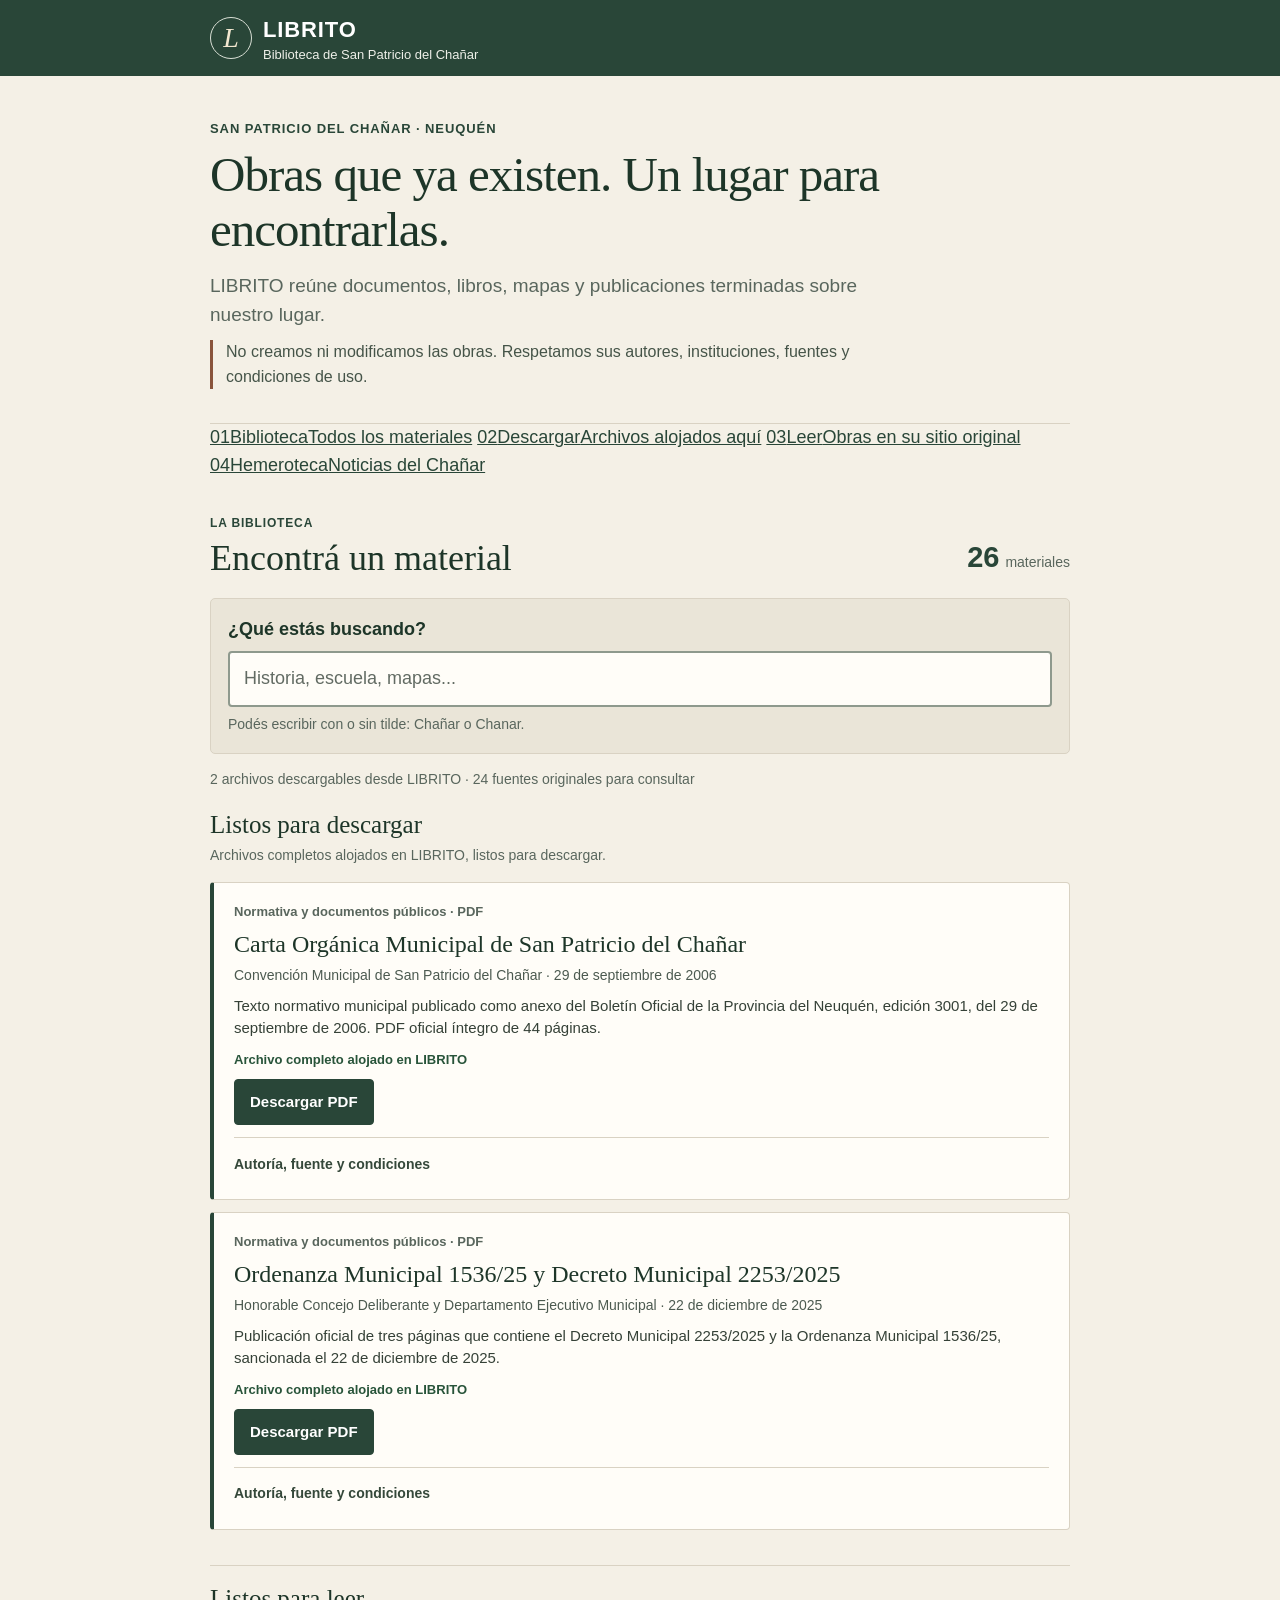
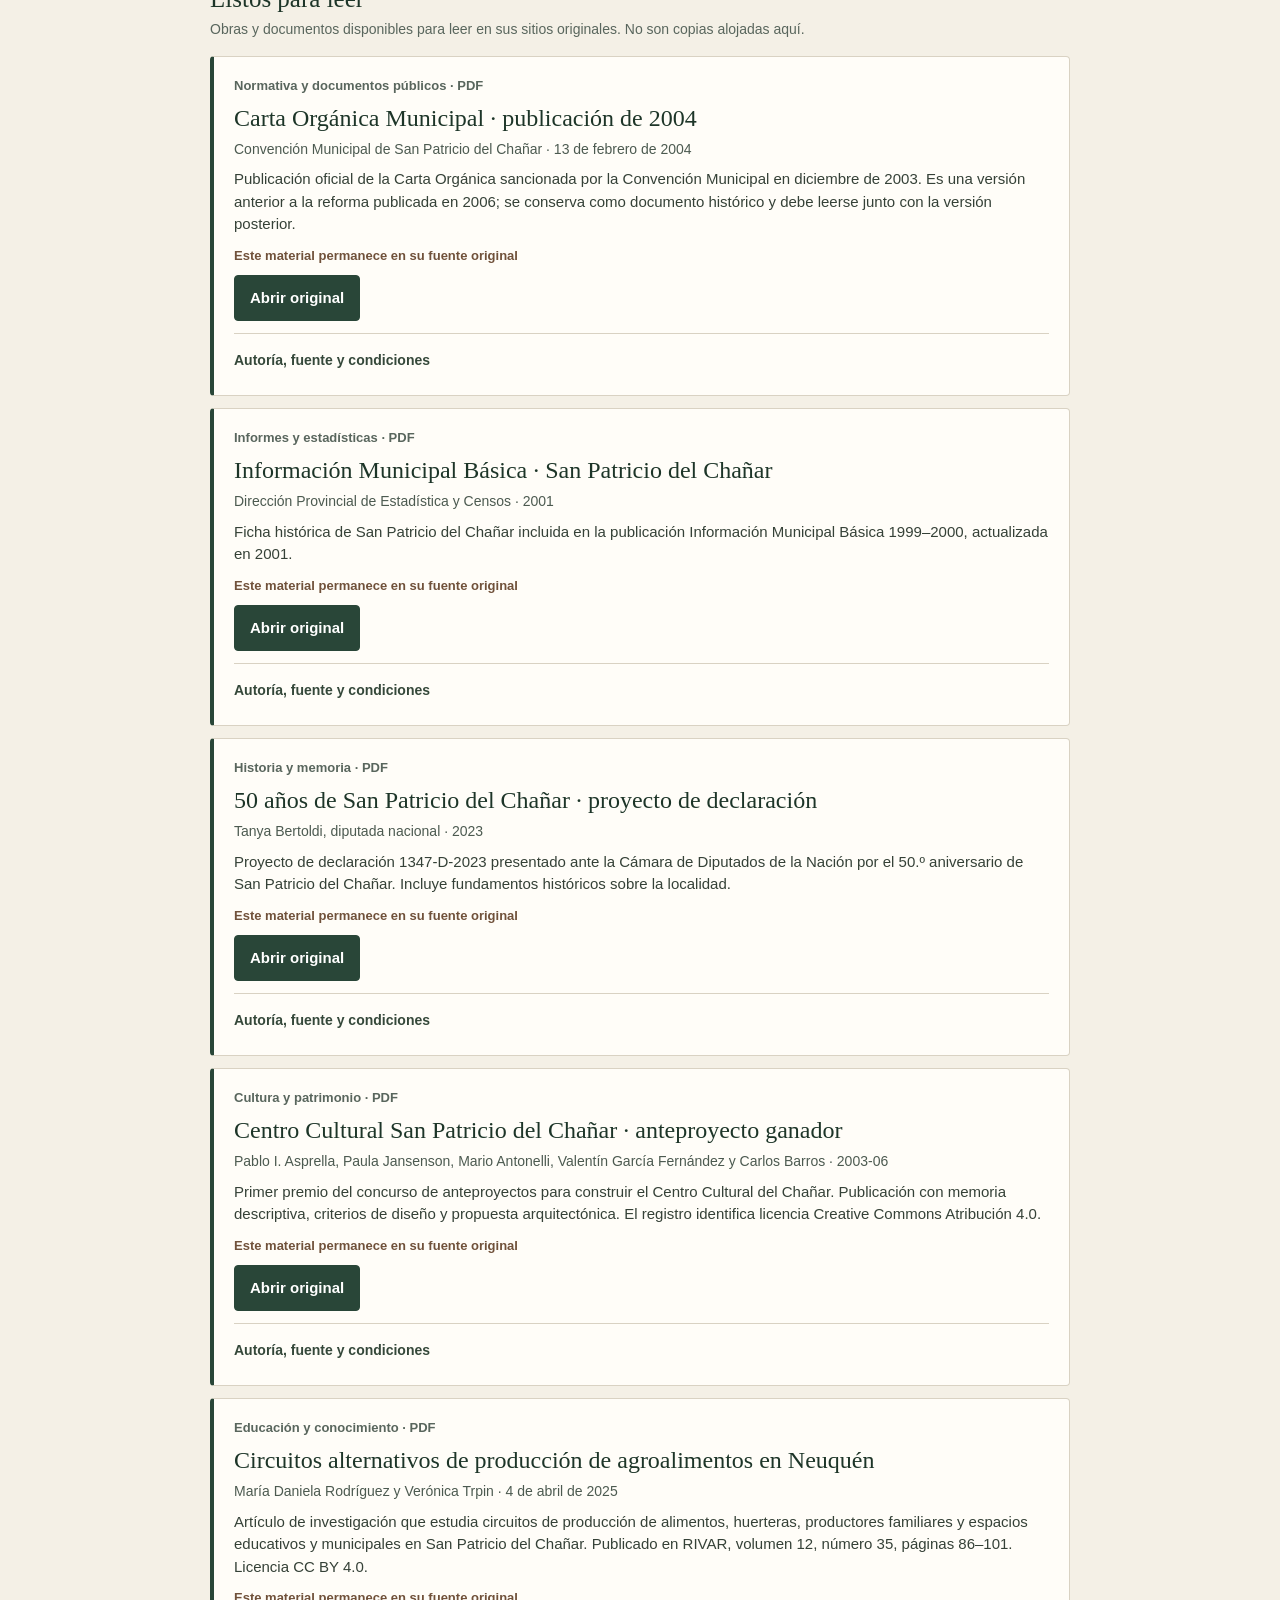
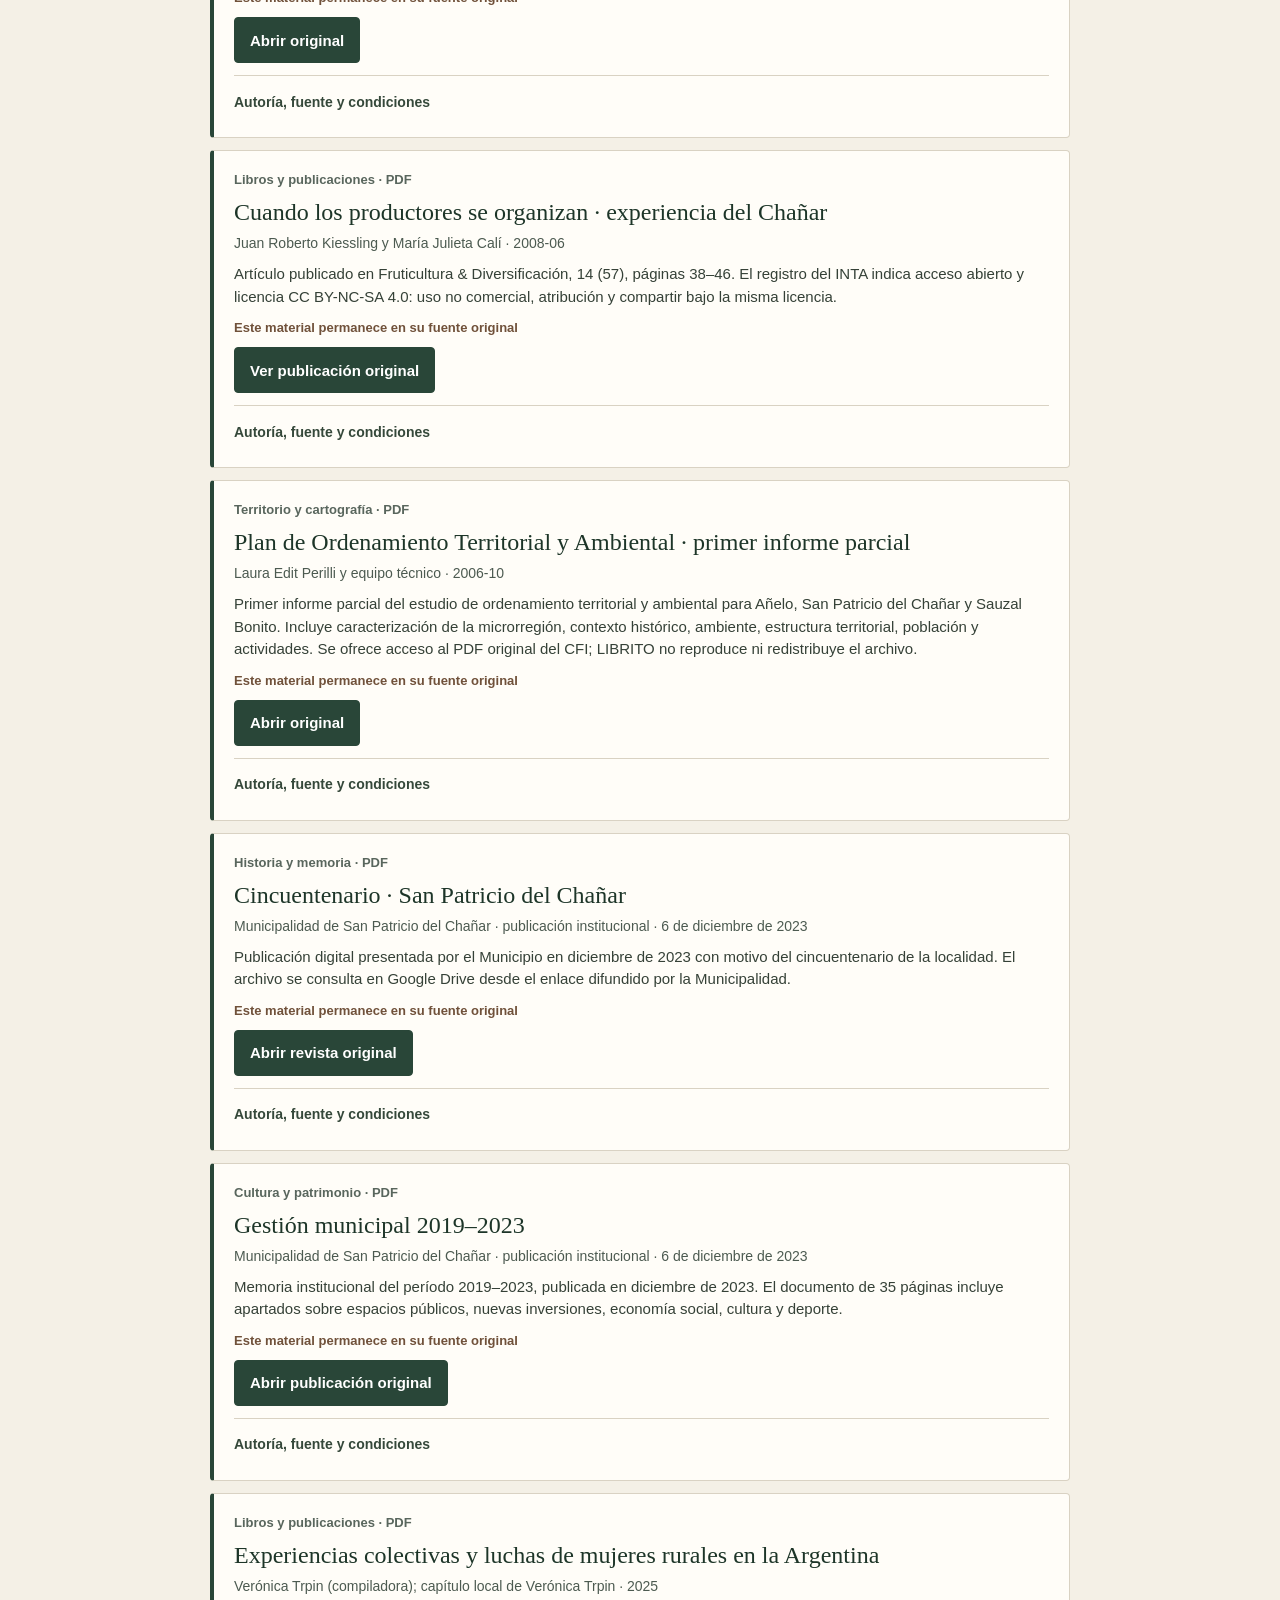
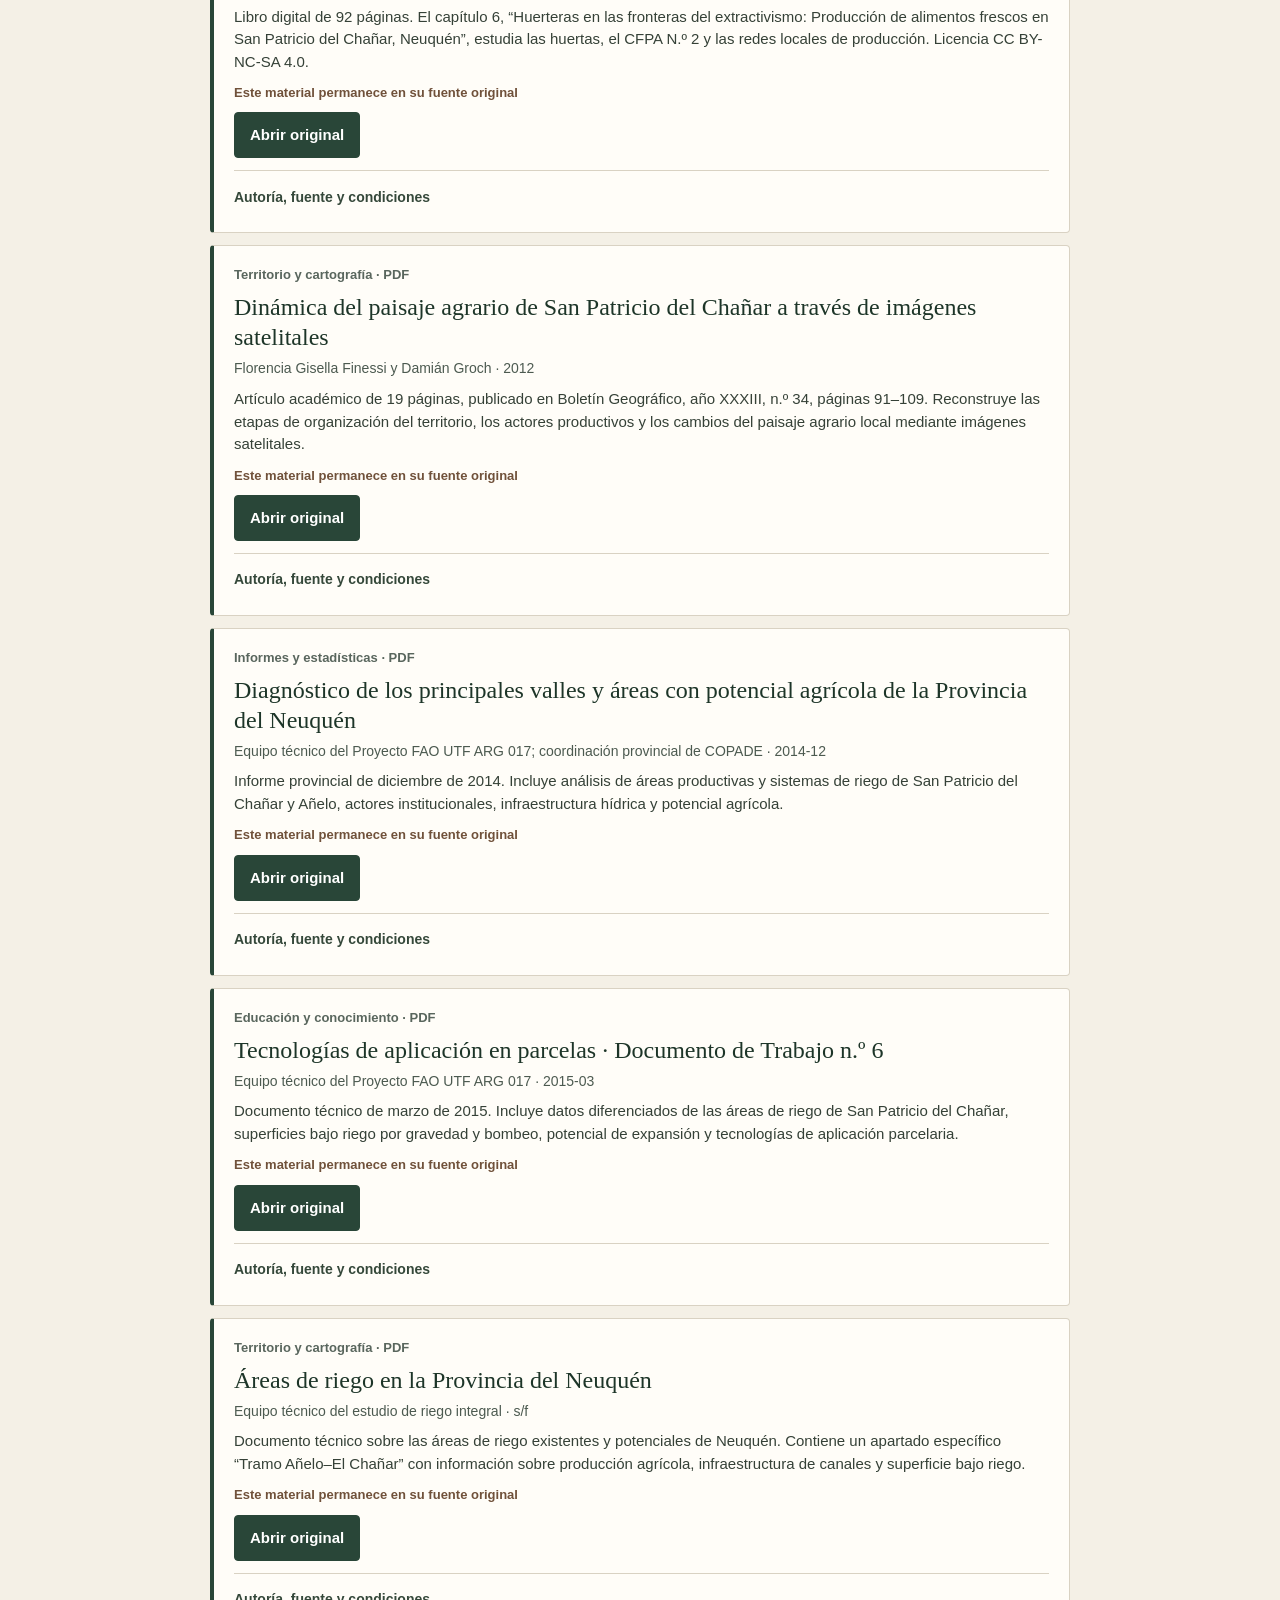
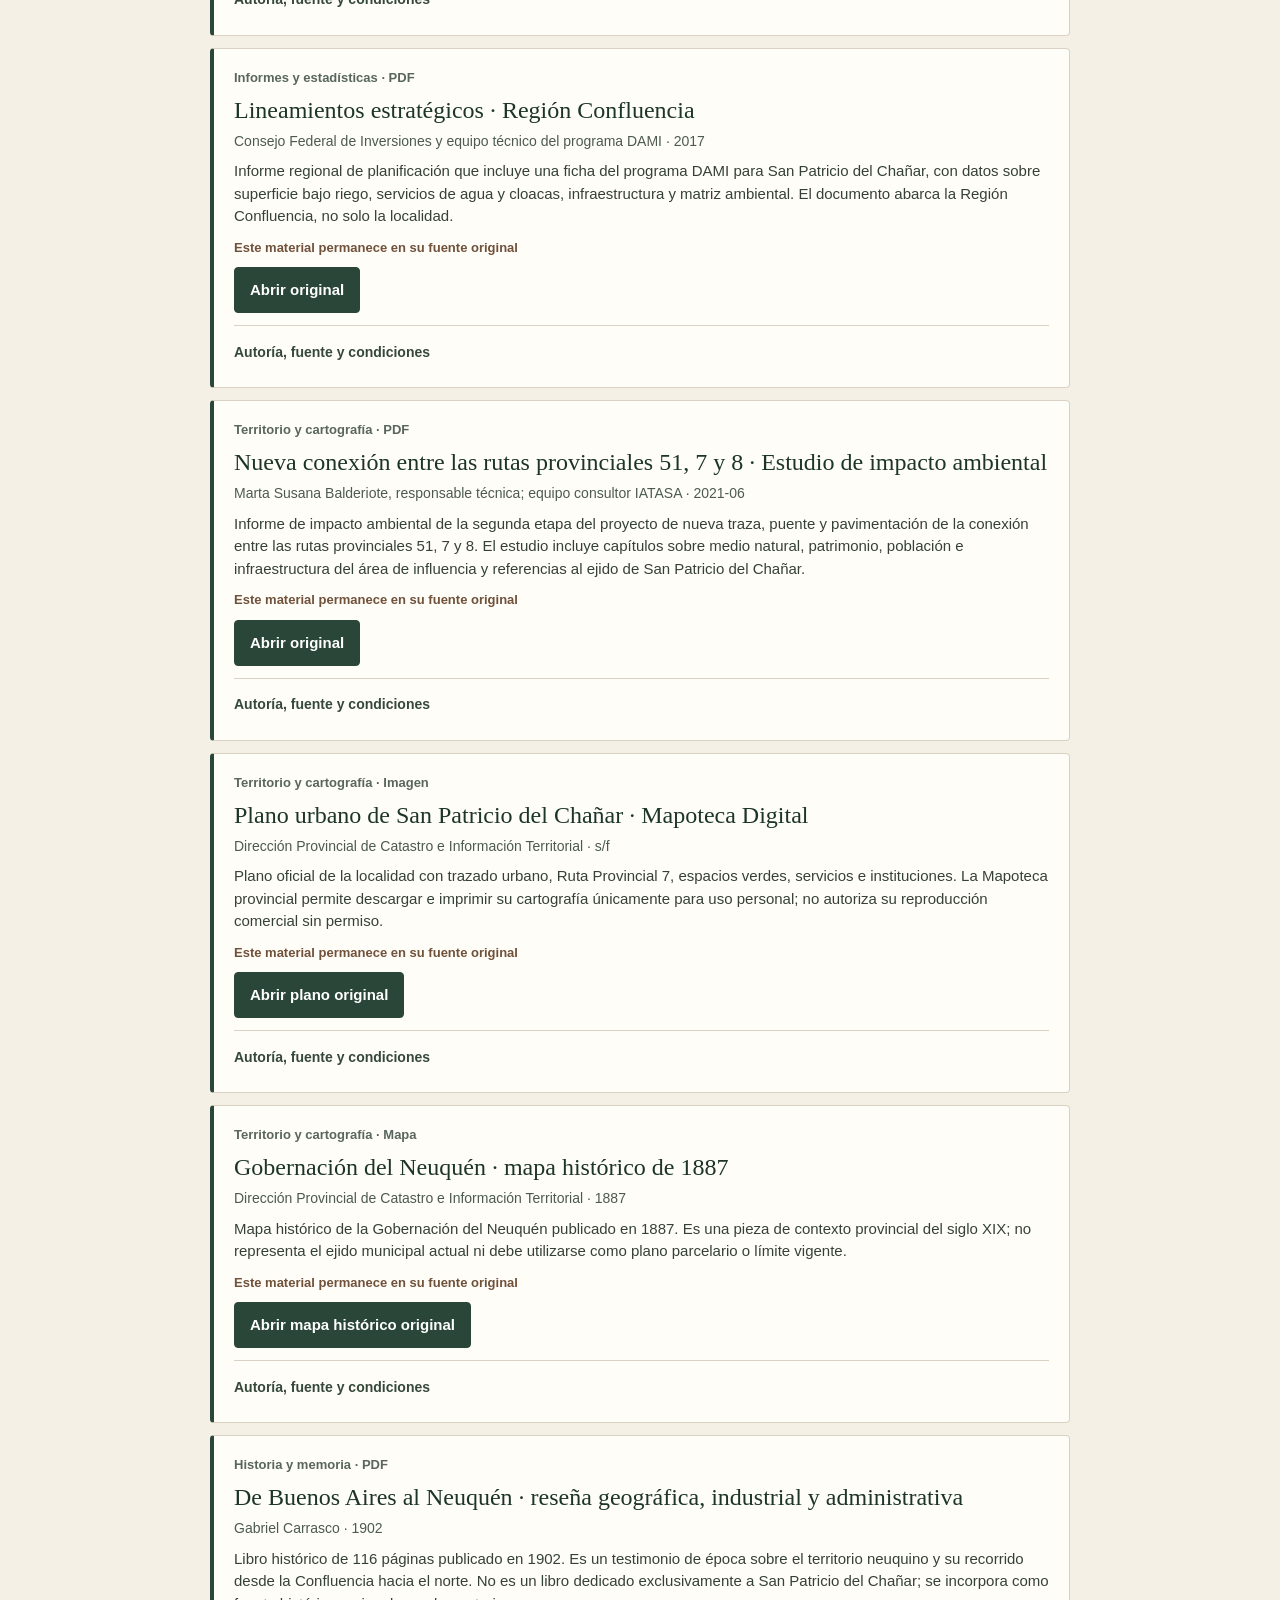
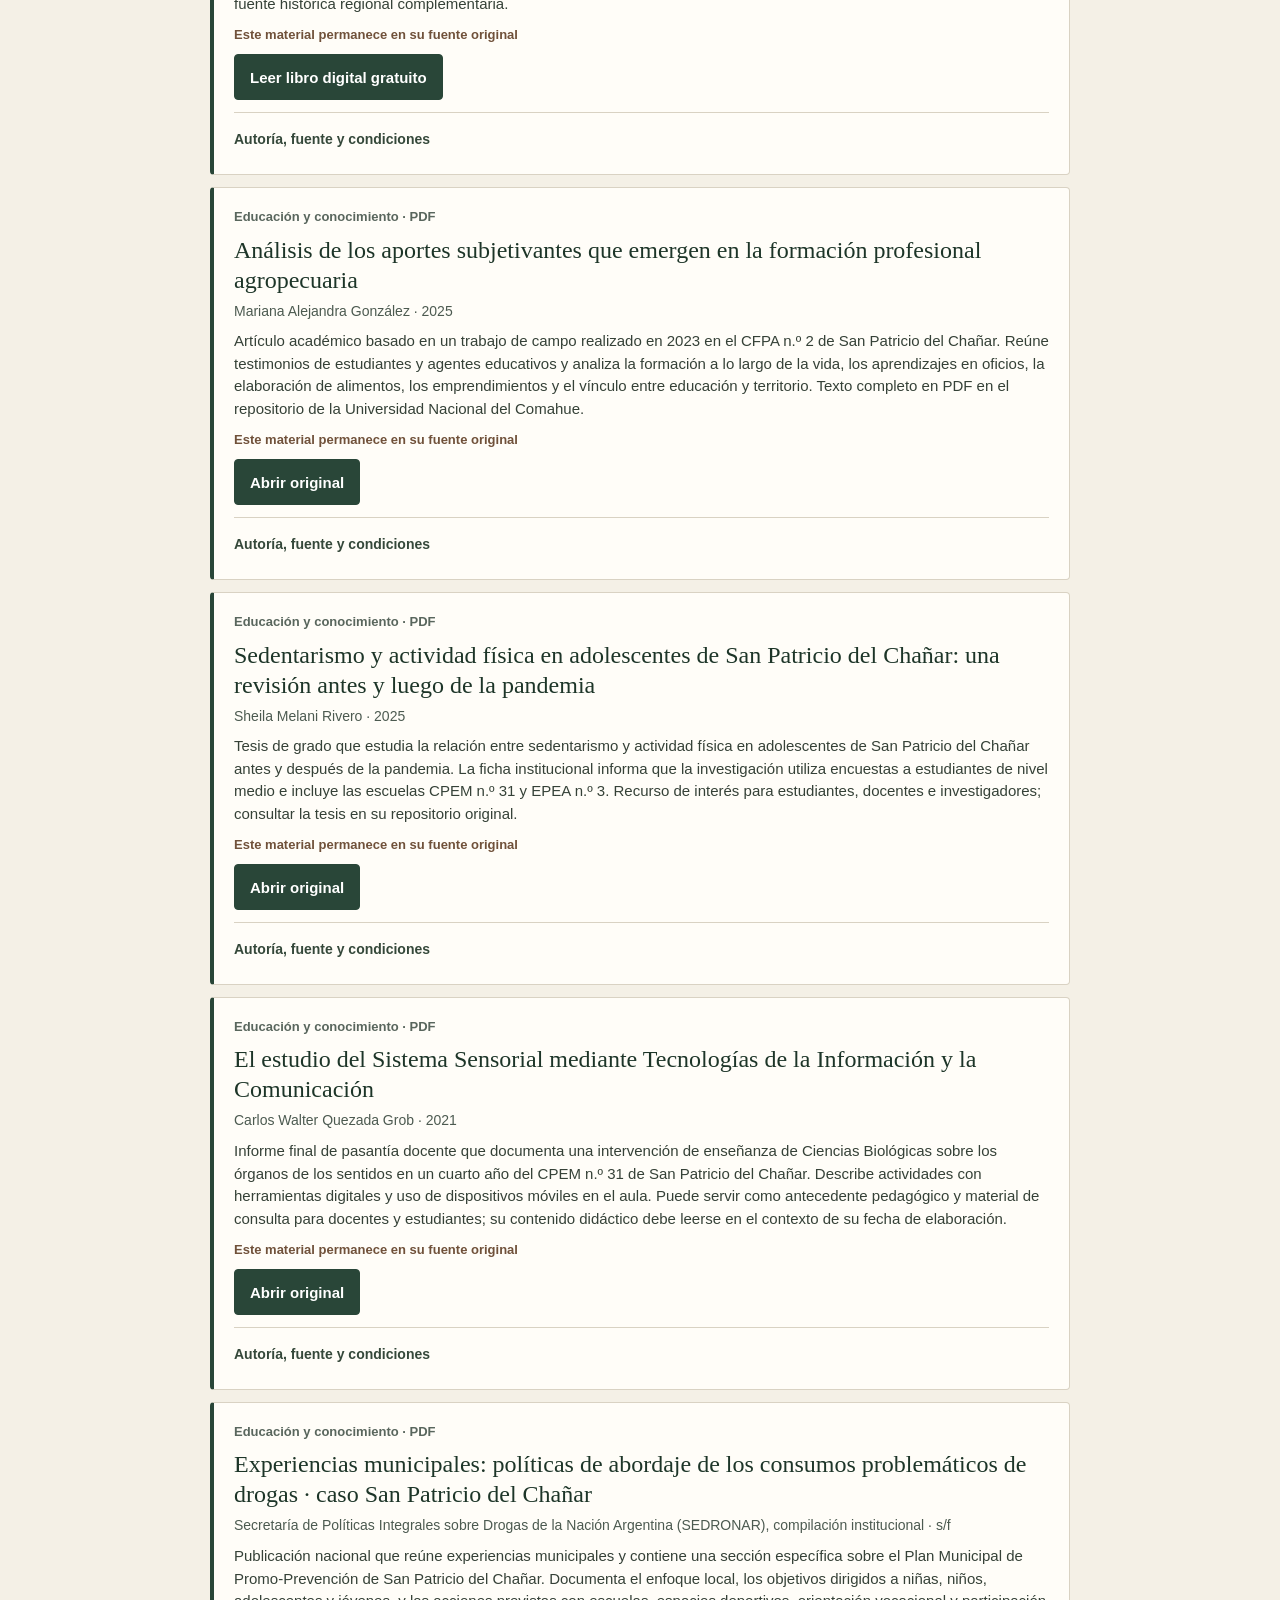
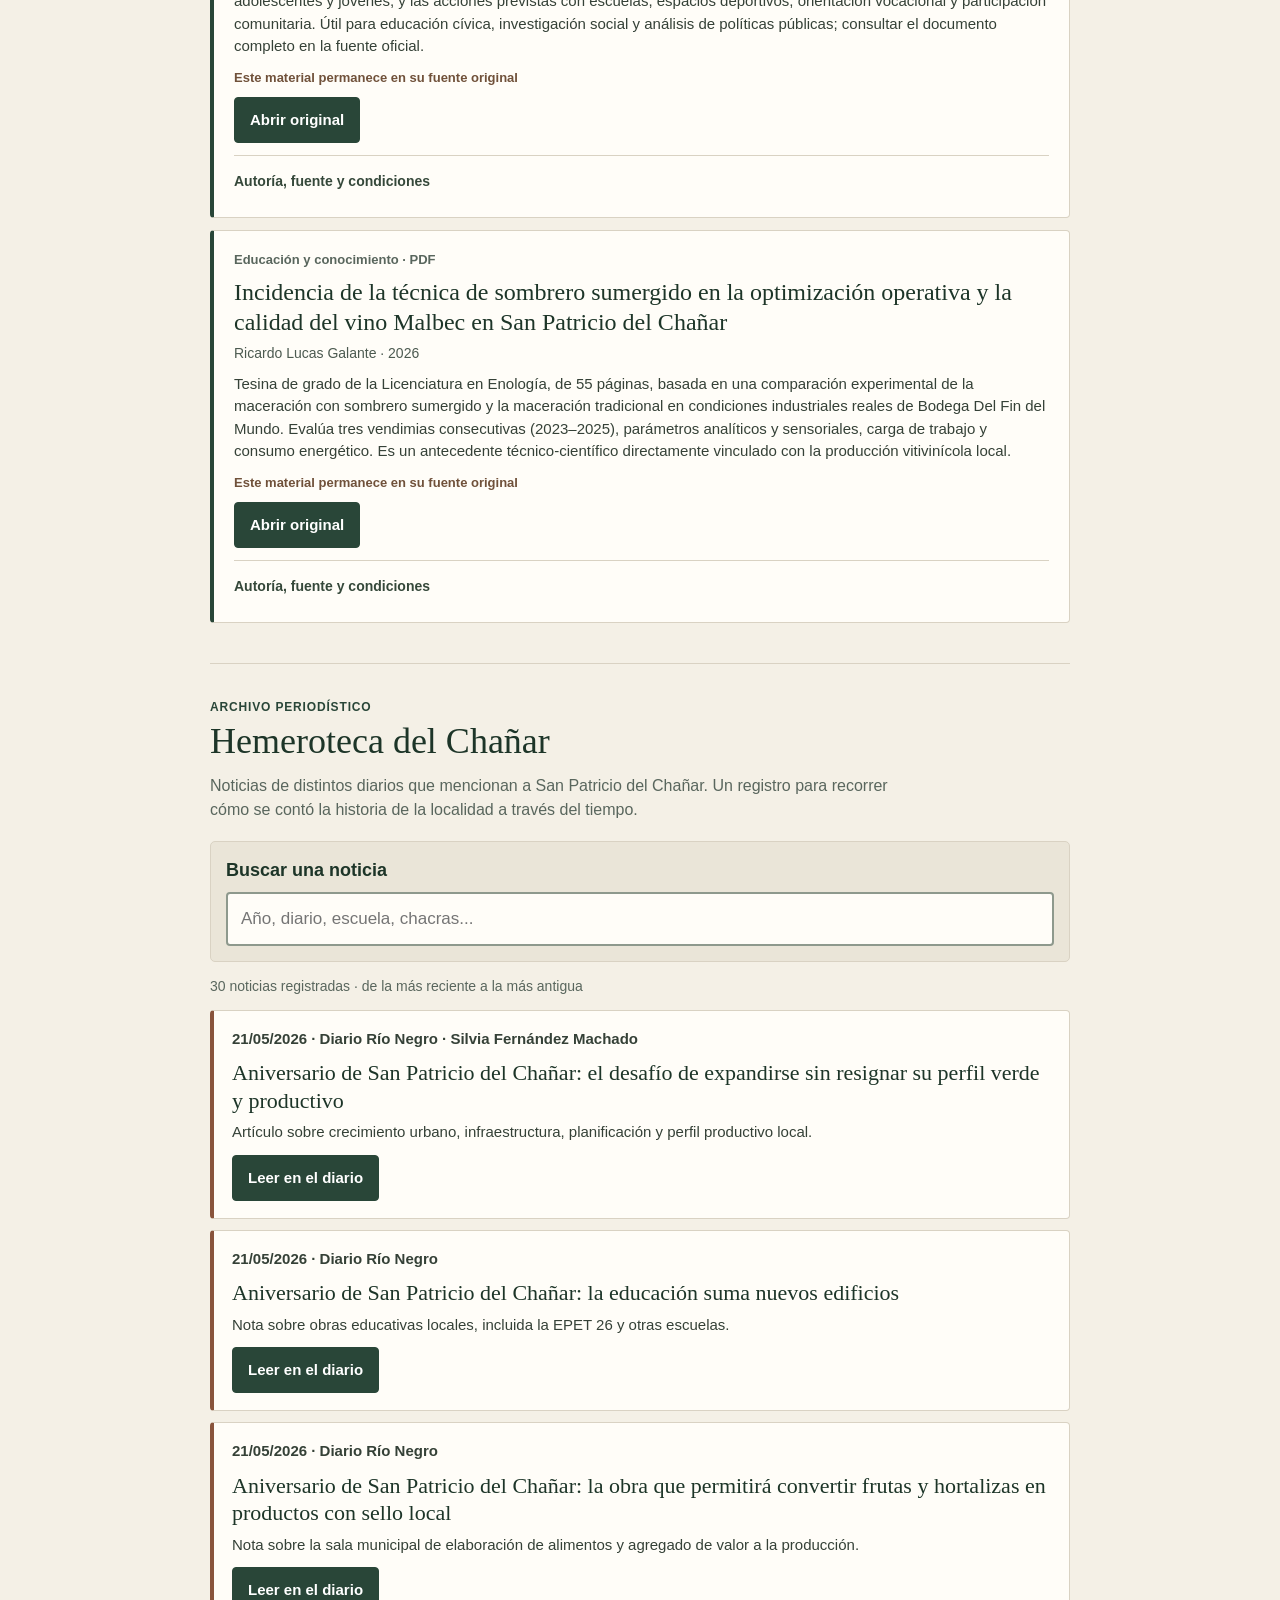
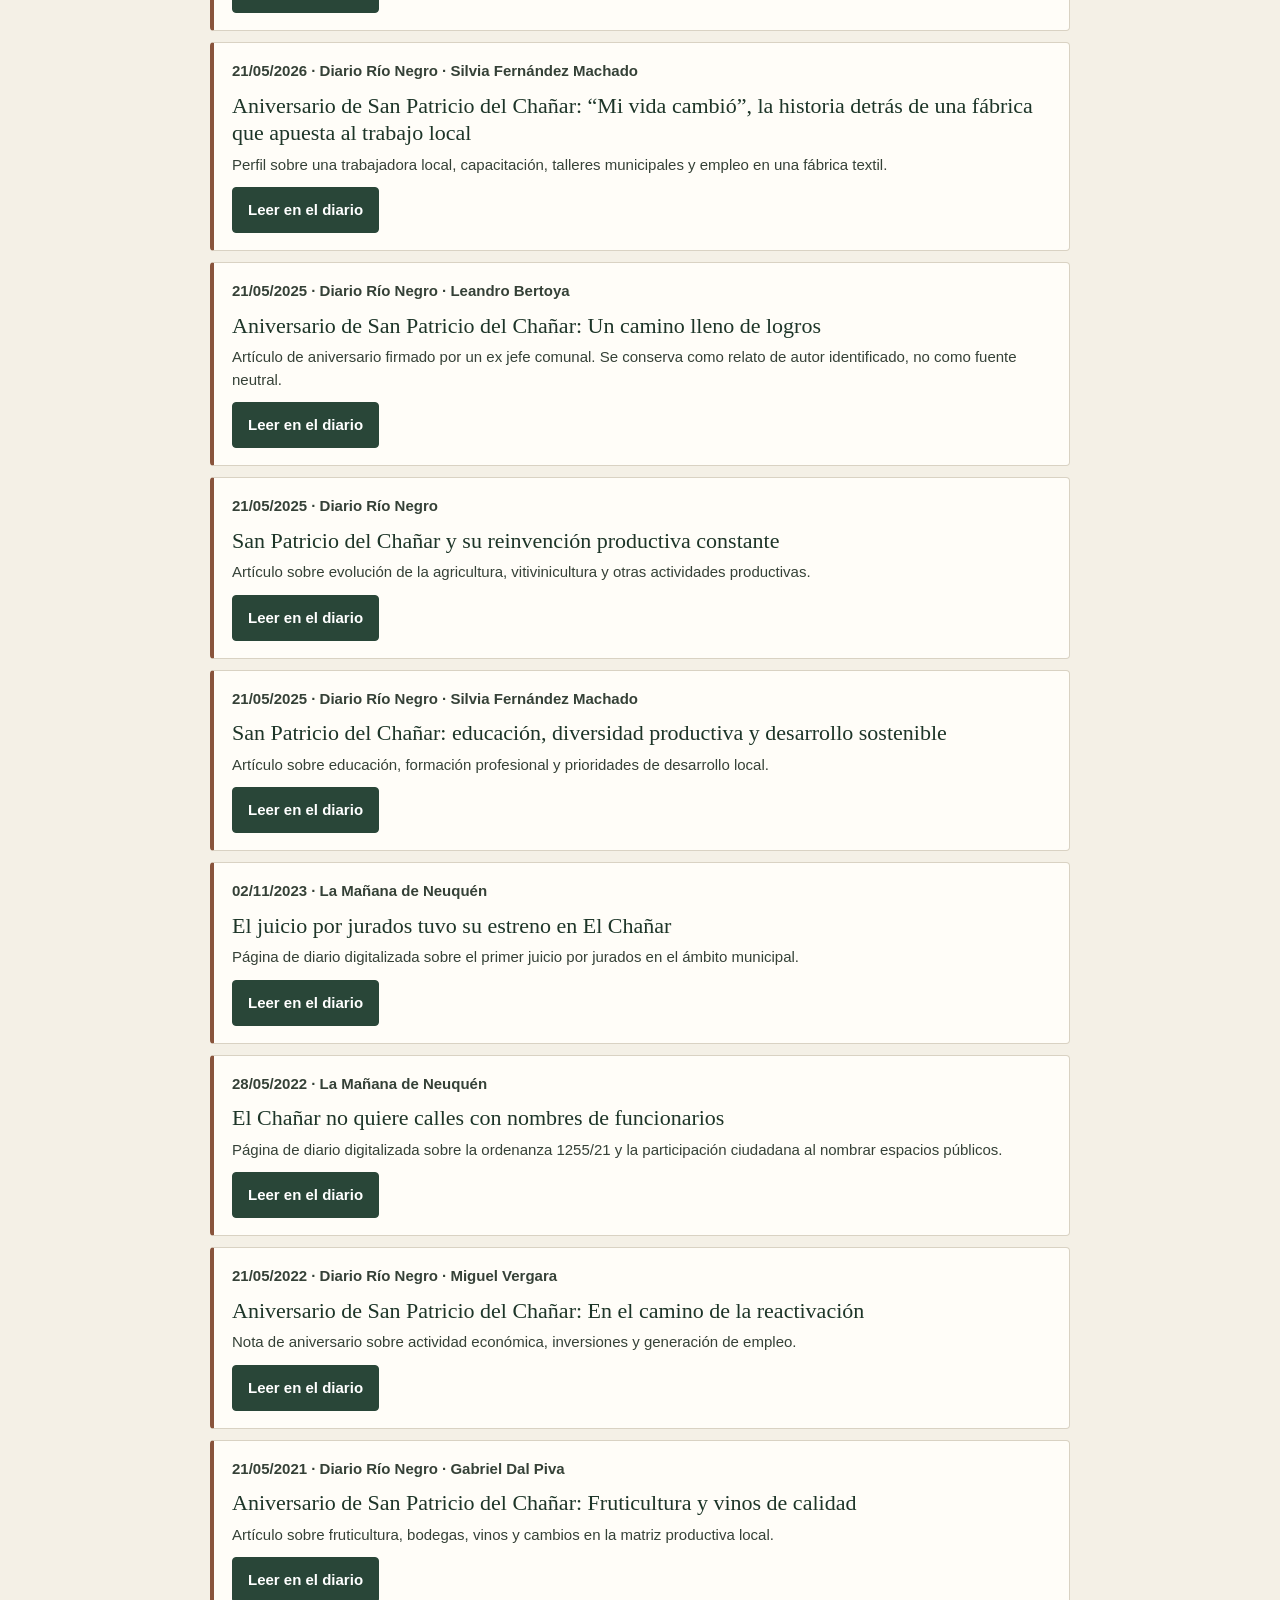
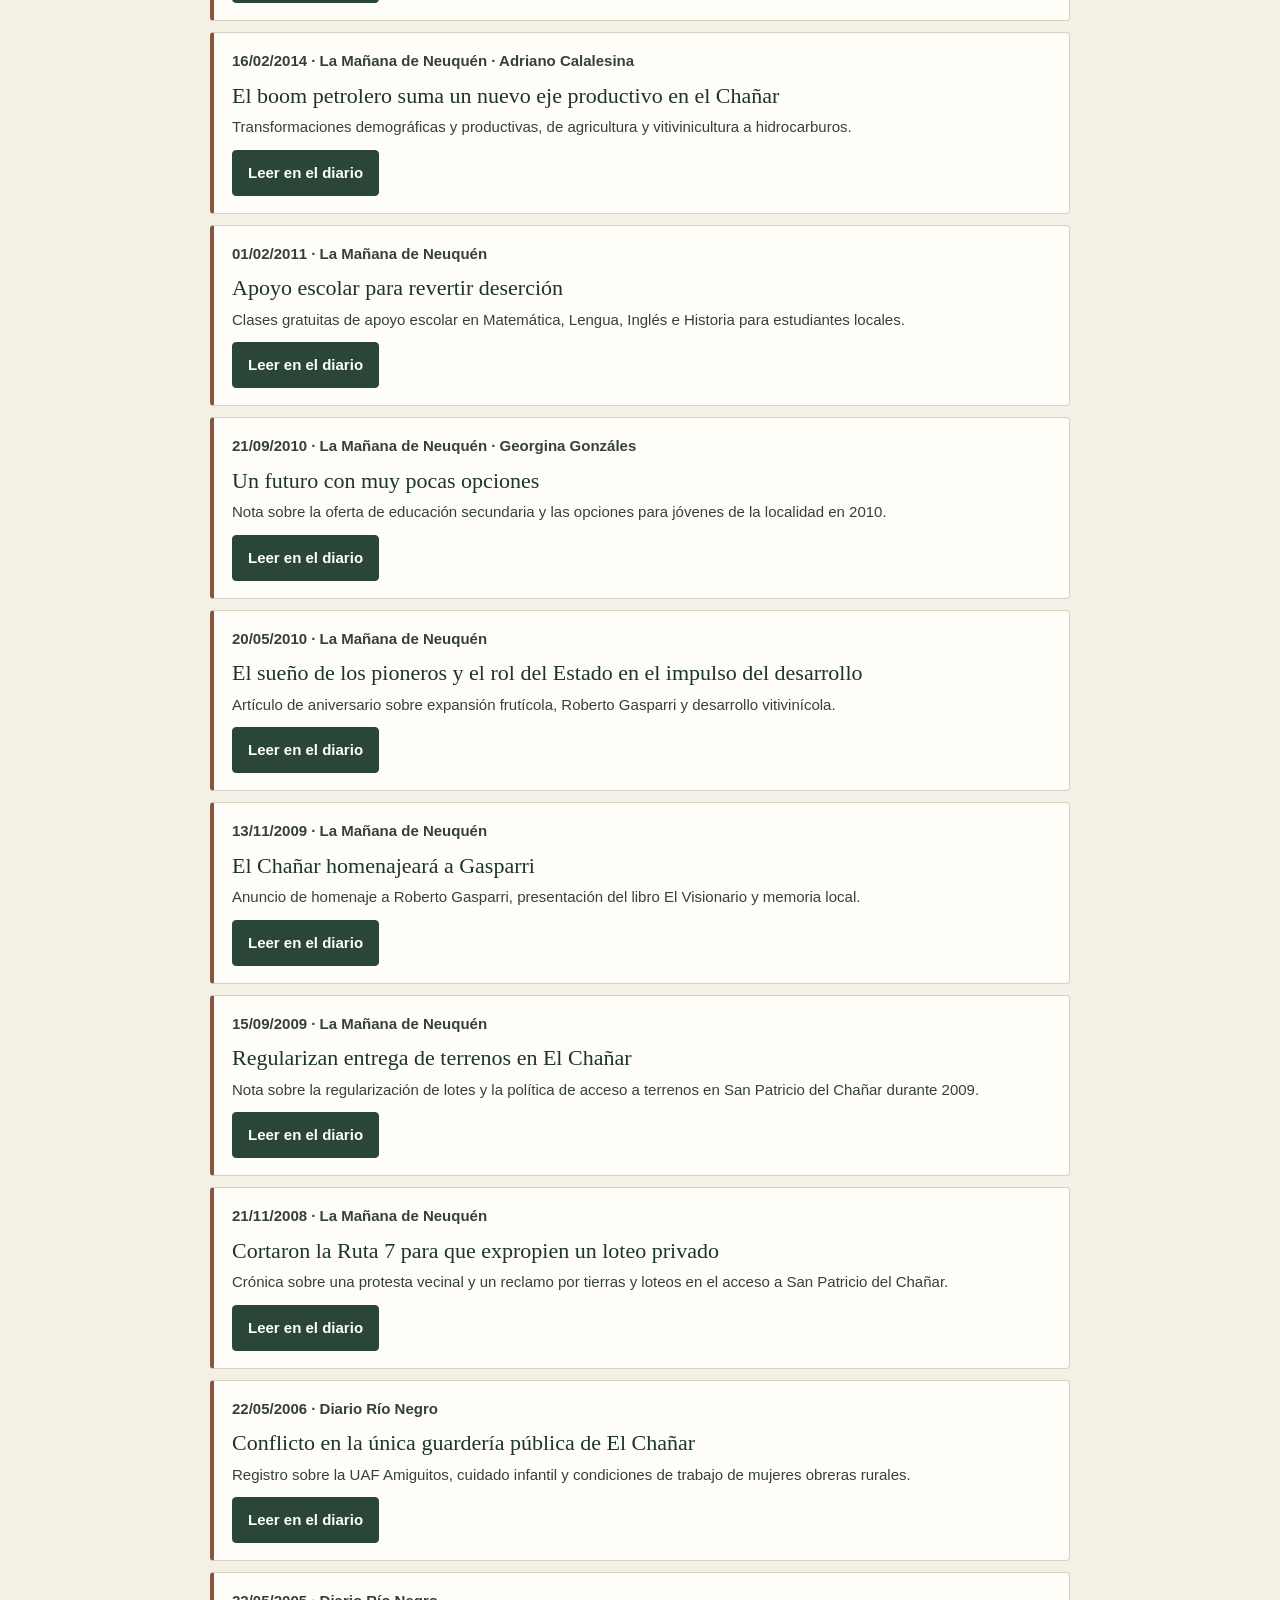
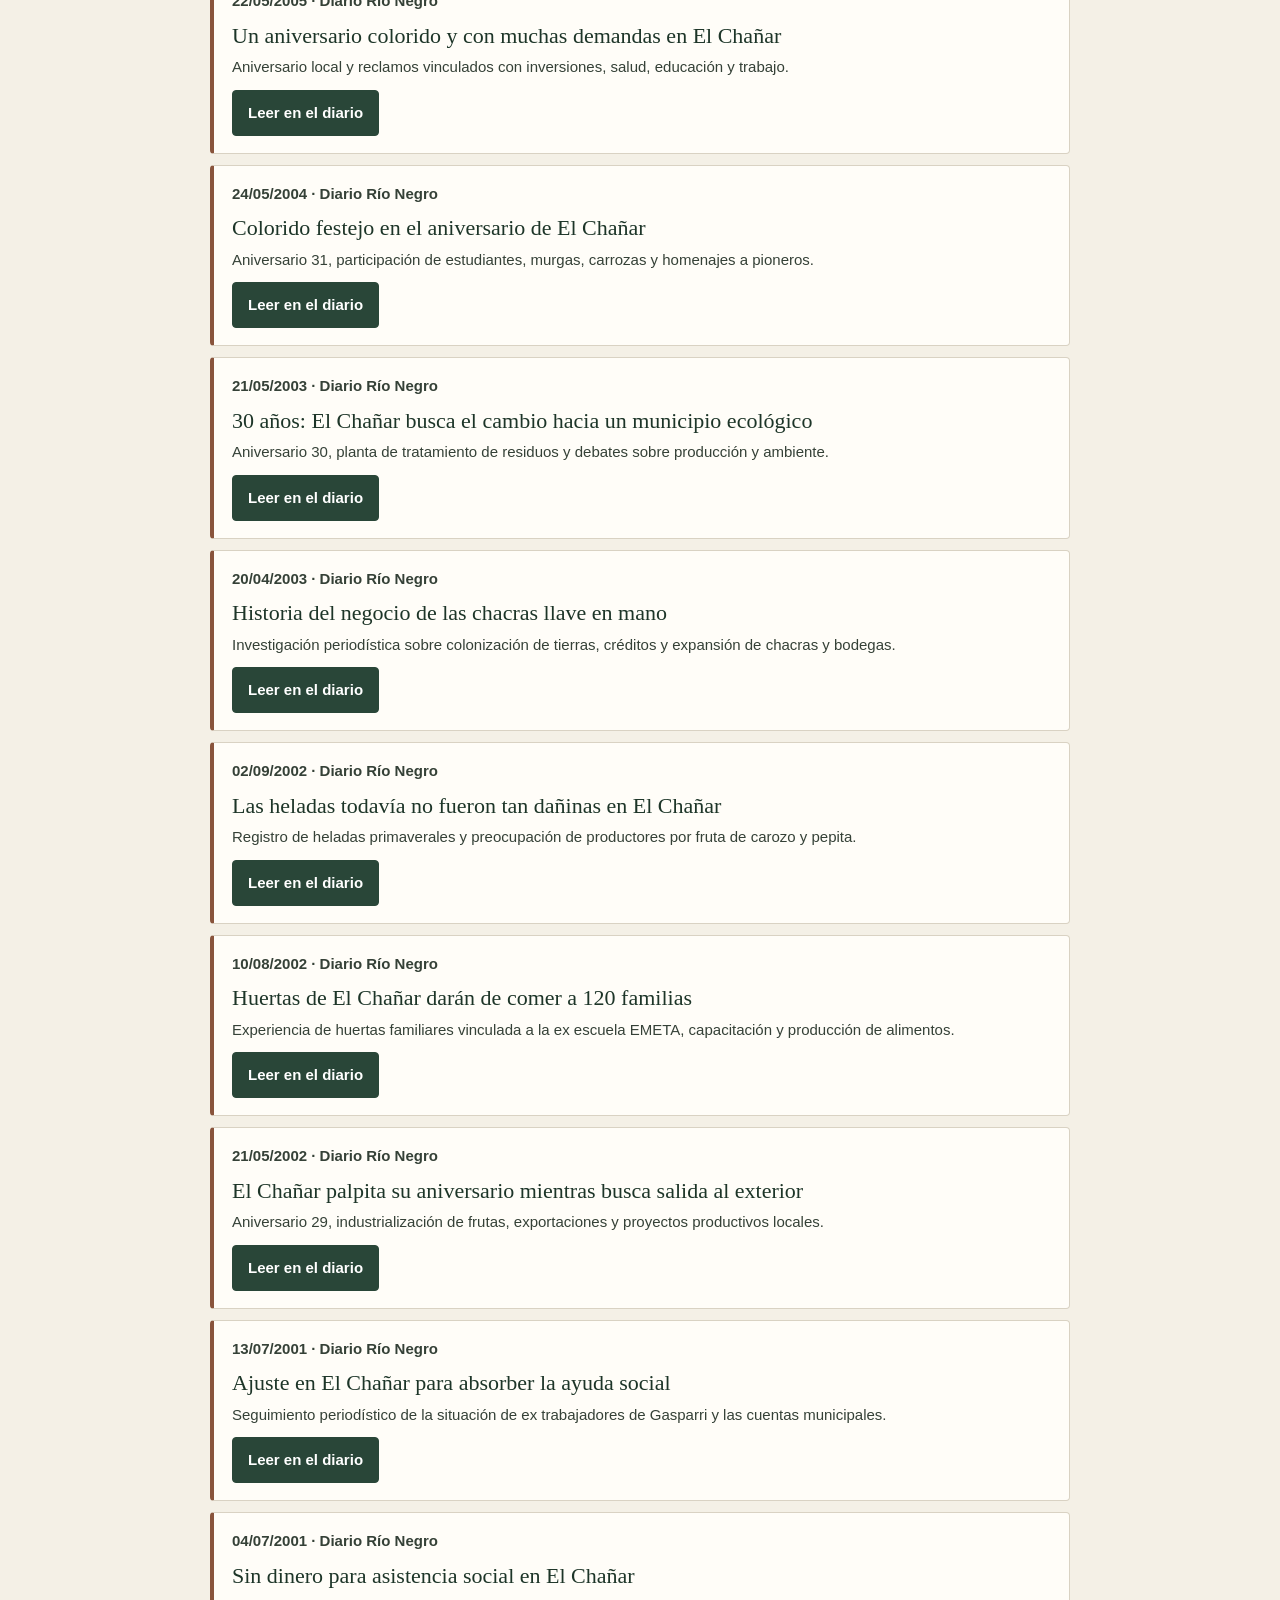
==== commit 161444e8: "Rediseñar portada secundaria con puertas de navegación" ====
--- a/web/index.html
+++ b/web/index.html
@@ -3,7 +3,7 @@
 <head>
 <meta charset="utf-8">
 <meta name="viewport" content="width=device-width, initial-scale=1">
-<meta name="theme-color" content="#294638">
+<meta name="theme-color" content="#f6f3ea">
 <meta name="description" content="LIBRITO reúne documentos y obras terminadas sobre San Patricio del Chañar. No crea ni modifica las obras que comparte.">
 <meta name="color-scheme" content="light">
 <title>LIBRITO · Biblioteca de San Patricio del Chañar</title>
@@ -17,7 +17,6 @@
       <span class="marca-dibujo" aria-hidden="true">L</span>
       <span><strong>LIBRITO</strong><small>Biblioteca de San Patricio del Chañar</small></span>
     </a>
-    <nav class="navegacion-principal" aria-label="Secciones"><a href="#coleccion">Biblioteca</a><a href="#hemeroteca">Hemeroteca</a></nav>
   </div>
 </header>
 <main class="contenedor" id="contenido">
@@ -27,6 +26,12 @@
     <p class="bajada">LIBRITO reúne documentos, libros, mapas y publicaciones terminadas sobre nuestro lugar.</p>
     <p class="regla">No creamos ni modificamos las obras. Respetamos sus autores, instituciones, fuentes y condiciones de uso.</p>
   </section>
+  <nav class="puertas" aria-label="Elegí por dónde entrar">
+    <a class="puerta" href="#coleccion"><span class="puerta-numero" aria-hidden="true">01</span><span class="puerta-titulo">Biblioteca</span><span class="puerta-ayuda">Todos los materiales</span></a>
+    <a class="puerta" href="#descargas"><span class="puerta-numero" aria-hidden="true">02</span><span class="puerta-titulo">Descargar</span><span class="puerta-ayuda">Archivos alojados aquí</span></a>
+    <a class="puerta" href="#lecturas"><span class="puerta-numero" aria-hidden="true">03</span><span class="puerta-titulo">Leer</span><span class="puerta-ayuda">Obras en su sitio original</span></a>
+    <a class="puerta" href="#hemeroteca"><span class="puerta-numero" aria-hidden="true">04</span><span class="puerta-titulo">Hemeroteca</span><span class="puerta-ayuda">Noticias del Chañar</span></a>
+  </nav>
   <section class="coleccion" id="coleccion" aria-labelledby="titulo-coleccion">
     <div class="titulo-coleccion">
       <div><p class="sobrelinea">LA BIBLIOTECA</p><h2 id="titulo-coleccion">Encontrá un material</h2></div>
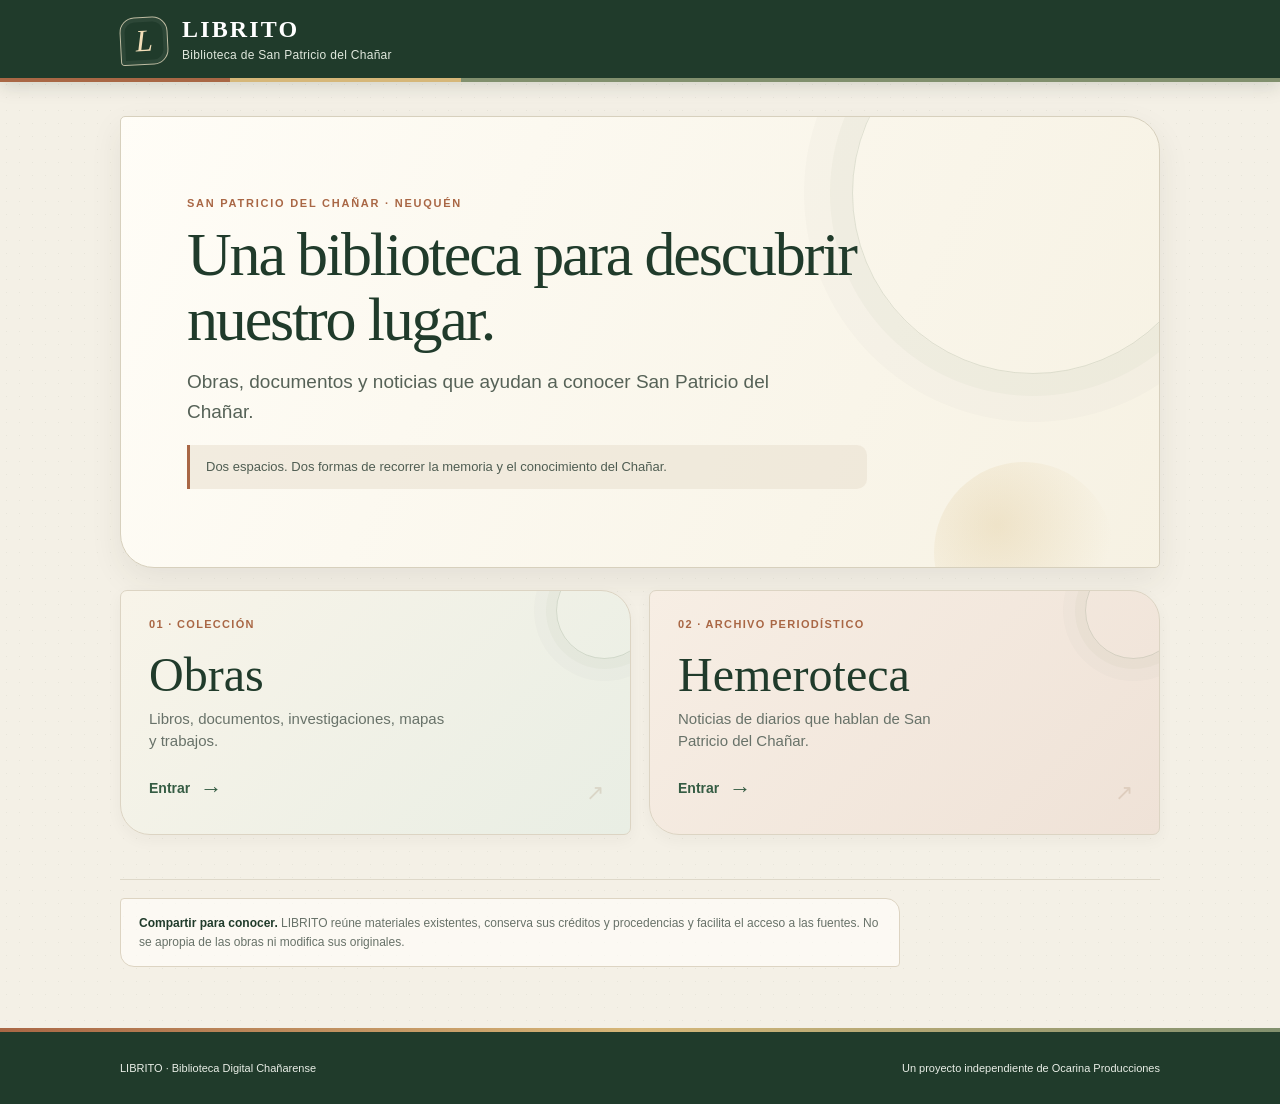
==== commit f3a91aad: "Sincronizar portada alternativa de LIBRITO" ====
--- a/web/index.html
+++ b/web/index.html
@@ -3,74 +3,31 @@
 <head>
 <meta charset="utf-8">
 <meta name="viewport" content="width=device-width, initial-scale=1">
-<meta name="theme-color" content="#f6f3ea">
-<meta name="description" content="LIBRITO reúne documentos y obras terminadas sobre San Patricio del Chañar. No crea ni modifica las obras que comparte.">
+<meta name="theme-color" content="#f4f0e6">
+<meta name="description" content="LIBRITO reúne obras, documentos y noticias sobre San Patricio del Chañar.">
 <meta name="color-scheme" content="light">
 <title>LIBRITO · Biblioteca de San Patricio del Chañar</title>
 <link rel="stylesheet" href="estilos.css">
 </head>
-<body>
+<body class="inicio">
 <a class="salto" href="#contenido">Saltar al contenido</a>
-<header class="encabezado">
-  <div class="contenedor encabezado-interior">
-    <a class="marca" href="../" aria-label="LIBRITO, inicio">
-      <span class="marca-dibujo" aria-hidden="true">L</span>
-      <span><strong>LIBRITO</strong><small>Biblioteca de San Patricio del Chañar</small></span>
-    </a>
-  </div>
-</header>
+<header class="encabezado"><div class="contenedor encabezado-interior">
+<a class="marca" href="./" aria-label="LIBRITO, inicio"><span class="marca-dibujo" aria-hidden="true">L</span><span><strong>LIBRITO</strong><small>Biblioteca de San Patricio del Chañar</small></span></a>
+</div></header>
 <main class="contenedor" id="contenido">
-  <section class="presentacion" aria-labelledby="titulo-principal">
-    <p class="lugar">SAN PATRICIO DEL CHAÑAR · NEUQUÉN</p>
-    <h1 id="titulo-principal">Obras que ya existen. Un lugar para encontrarlas.</h1>
-    <p class="bajada">LIBRITO reúne documentos, libros, mapas y publicaciones terminadas sobre nuestro lugar.</p>
-    <p class="regla">No creamos ni modificamos las obras. Respetamos sus autores, instituciones, fuentes y condiciones de uso.</p>
-  </section>
-  <nav class="puertas" aria-label="Elegí por dónde entrar">
-    <a class="puerta" href="#coleccion"><span class="puerta-numero" aria-hidden="true">01</span><span class="puerta-titulo">Biblioteca</span><span class="puerta-ayuda">Todos los materiales</span></a>
-    <a class="puerta" href="#descargas"><span class="puerta-numero" aria-hidden="true">02</span><span class="puerta-titulo">Descargar</span><span class="puerta-ayuda">Archivos alojados aquí</span></a>
-    <a class="puerta" href="#lecturas"><span class="puerta-numero" aria-hidden="true">03</span><span class="puerta-titulo">Leer</span><span class="puerta-ayuda">Obras en su sitio original</span></a>
-    <a class="puerta" href="#hemeroteca"><span class="puerta-numero" aria-hidden="true">04</span><span class="puerta-titulo">Hemeroteca</span><span class="puerta-ayuda">Noticias del Chañar</span></a>
-  </nav>
-  <section class="coleccion" id="coleccion" aria-labelledby="titulo-coleccion">
-    <div class="titulo-coleccion">
-      <div><p class="sobrelinea">LA BIBLIOTECA</p><h2 id="titulo-coleccion">Encontrá un material</h2></div>
-      <p class="cantidad"><strong id="total-documentos" aria-live="polite">—</strong><span>materiales</span></p>
-    </div>
-    <div class="buscador-zona">
-      <label for="buscador">¿Qué estás buscando?</label>
-      <div class="buscador-fila">
-        <input id="buscador" type="search" placeholder="Historia, escuela, mapas..." autocomplete="off" spellcheck="false" aria-describedby="ayuda-busqueda">
-        <button id="limpiar-busqueda" class="limpiar" type="button" hidden>Limpiar</button>
-      </div>
-      <p class="ayuda-busqueda" id="ayuda-busqueda">Podés escribir con o sin tilde: Chañar o Chanar.</p>
-    </div>
-    <p class="contador" id="contador" role="status" aria-live="polite">Abriendo la biblioteca...</p>
-    <div id="coleccion-lista" class="lista-documentos" aria-busy="true">
-      <p class="estado">Un momento, estamos abriendo los materiales.</p>
-    </div>
-  </section>
-  <section class="hemeroteca" id="hemeroteca" aria-labelledby="titulo-hemeroteca">
-    <p class="sobrelinea">ARCHIVO PERIODÍSTICO</p>
-    <h2 id="titulo-hemeroteca">Hemeroteca del Chañar</h2>
-    <p class="hemeroteca-intro">Noticias de distintos diarios que mencionan a San Patricio del Chañar. Un registro para recorrer cómo se contó la historia de la localidad a través del tiempo.</p>
-    <div class="hemeroteca-filtros"><label for="buscador-hemeroteca">Buscar una noticia</label><input id="buscador-hemeroteca" type="search" placeholder="Año, diario, escuela, chacras..." autocomplete="off" spellcheck="false"></div>
-    <p class="hemeroteca-contador" id="contador-hemeroteca" role="status" aria-live="polite">Abriendo la hemeroteca...</p>
-    <div id="lista-hemeroteca" class="hemeroteca-lista" aria-busy="true"><p class="estado">Un momento, estamos reuniendo las noticias.</p></div>
-    <p class="hemeroteca-nota">LIBRITO no reproduce artículos periodísticos. Conserva sus referencias, autorías, fechas y enlaces para consultar cada noticia en el medio que la publicó. La selección se ampliará con nuevas búsquedas y aportes documentales.</p>
-  </section>
-  <section class="nota-biblioteca" aria-label="Cómo funciona LIBRITO">
-    <p><strong>Una aclaración importante.</strong> Algunos archivos están alojados en LIBRITO. Otros se consultan en la institución o sitio que los publicó. Cada material indica claramente dónde se abre y qué condiciones tiene.</p>
-  </section>
+<section class="presentacion inicio-presentacion" aria-labelledby="titulo-principal">
+<p class="lugar">SAN PATRICIO DEL CHAÑAR · NEUQUÉN</p>
+<h1 id="titulo-principal">Una biblioteca para descubrir nuestro lugar.</h1>
+<p class="bajada">Obras, documentos y noticias que ayudan a conocer San Patricio del Chañar.</p>
+<p class="regla">Dos espacios. Dos formas de recorrer la memoria y el conocimiento del Chañar.</p>
+</section>
+<nav class="puertas puertas-principales" aria-label="Elegí una sección">
+<a class="puerta puerta-obras" href="../obras.html"><span class="puerta-numero">01 · COLECCIÓN</span><span class="puerta-titulo">Obras</span><span class="puerta-ayuda">Libros, documentos, investigaciones, mapas y trabajos.</span><span class="puerta-entrada">Entrar <span aria-hidden="true">→</span></span></a>
+<a class="puerta puerta-hemeroteca" href="../hemeroteca.html"><span class="puerta-numero">02 · ARCHIVO PERIODÍSTICO</span><span class="puerta-titulo">Hemeroteca</span><span class="puerta-ayuda">Noticias de diarios que hablan de San Patricio del Chañar.</span><span class="puerta-entrada">Entrar <span aria-hidden="true">→</span></span></a>
+</nav>
+<section class="nota-biblioteca nota-inicio" aria-label="Cómo funciona LIBRITO">
+<p><strong>Compartir para conocer.</strong> LIBRITO reúne materiales existentes, conserva sus créditos y procedencias y facilita el acceso a las fuentes. No se apropia de las obras ni modifica sus originales.</p>
+</section>
 </main>
-<footer class="pie">
-  <div class="contenedor pie-interior">
-    <span>LIBRITO · Biblioteca Digital Chañarense</span>
-    <span>Un proyecto independiente de Ocarina Producciones</span>
-  </div>
-</footer>
-<script src="biblioteca.js"></script>
-<script src="hemeroteca.js"></script>
-<noscript><p class="sin-script">Para consultar la biblioteca, activá JavaScript en tu navegador.</p></noscript>
-</body>
-</html>+<footer class="pie"><div class="contenedor pie-interior"><span>LIBRITO · Biblioteca Digital Chañarense</span><span>Un proyecto independiente de Ocarina Producciones</span></div></footer>
+</body></html>
--- a/web/estilos.css
+++ b/web/estilos.css
@@ -1,119 +1,184 @@
-:root{--papel:#f4f0e6;--papel-claro:#fffdf8;--tinta:#253329;--verde:#294638;--verde-oscuro:#1d3528;--suave:#59665d;--linea:#d9d2c3;--terracota:#89543c;--sans:Arial,Helvetica,sans-serif;--serif:Georgia,"Times New Roman",serif}
+:root{
+  --papel:#f4f0e6;--papel-claro:#fbf8f0;--blanco:#fffdf8;
+  --tinta:#26372d;--verde:#355c43;--verde-oscuro:#203b2b;
+  --verde-suave:#e4eadf;--oliva:#788466;--tierra:#a96745;
+  --tierra-claro:#f1e3d7;--oro:#d6b779;--suave:#687269;
+  --linea:#ded8c9;--sombra:0 12px 32px rgba(47,57,43,.08);
+  --serif:Georgia,"Times New Roman",serif;--sans:Arial,Helvetica,sans-serif
+}
 *{box-sizing:border-box}
-html{scroll-behavior:smooth;scroll-padding-top:16px}
-body{margin:0;background:var(--papel);color:var(--tinta);font:18px/1.55 var(--sans)}
+html{scroll-behavior:smooth;scroll-padding-top:22px}
+body{margin:0;background:var(--papel);color:var(--tinta);font:17px/1.55 var(--sans);background-image:radial-gradient(rgba(92,105,77,.075) .7px,transparent .7px);background-size:13px 13px}
 a{color:var(--verde)}
 button,input{font:inherit}
-:focus-visible{outline:3px solid #a34d22;outline-offset:3px}
-.contenedor{width:min(100% - 36px,860px);margin-inline:auto}
-.salto{position:absolute;left:-10000px;top:8px;z-index:20;padding:12px 16px;background:white;color:#111}
+:focus-visible{outline:3px solid #bd754d;outline-offset:4px}
+.contenedor{width:min(100% - 48px,1040px);margin-inline:auto}
+.salto{position:absolute;left:-10000px;top:8px;z-index:30;padding:12px 16px;background:white;color:#111}
 .salto:focus{left:8px}
-.encabezado{background:var(--verde);color:white}
-.encabezado-interior{min-height:76px;display:flex;align-items:center;justify-content:space-between;gap:14px}
-.marca{display:flex;align-items:center;gap:11px;color:white;text-decoration:none}
-.marca-dibujo{width:42px;height:42px;border:1px solid #d9dfd5;border-radius:50%;display:grid;place-items:center;color:#f2e7d0;font:italic 28px var(--serif)}
-.marca strong{display:block;font-size:22px;letter-spacing:.04em}
-.marca small{display:block;color:#eef0e9;font-size:13px;line-height:1.3}
-.ir-coleccion{display:inline-flex;align-items:center;justify-content:center;min-height:46px;padding:8px 14px;border:1px solid #d6dfd4;border-radius:4px;color:white;text-decoration:none;font-size:16px;font-weight:700}
-.presentacion{padding:43px 0 34px;border-bottom:1px solid var(--linea)}
-.lugar,.sobrelinea{margin:0 0 9px;color:var(--verde);font-size:13px;font-weight:700;letter-spacing:.07em}
+.encabezado{position:relative;z-index:5;background:var(--verde-oscuro);color:white;box-shadow:0 4px 18px rgba(20,40,28,.15)}
+.encabezado:after{content:"";position:absolute;left:0;right:0;bottom:0;height:4px;background:linear-gradient(90deg,var(--tierra) 0 18%,var(--oro) 18% 36%,#81906e 36% 100%)}
+.encabezado-interior{min-height:82px;display:flex;align-items:center}
+.marca{display:flex;align-items:center;gap:14px;color:white;text-decoration:none}
+.marca-dibujo{width:48px;height:48px;border:1px solid rgba(245,232,203,.75);border-radius:15px 15px 15px 4px;display:grid;place-items:center;color:#f3dfb9;font:italic 31px var(--serif);box-shadow:inset 0 0 0 4px rgba(255,255,255,.06);transform:rotate(-3deg)}
+.marca strong{display:block;font:700 24px/1 var(--serif);letter-spacing:.09em}
+.marca small{display:block;margin-top:5px;color:#e0e8dd;font-size:12px;letter-spacing:.025em}
+.presentacion{position:relative;isolation:isolate;overflow:hidden;margin:30px 0 22px;padding:clamp(30px,6vw,66px);border:1px solid #d7d0bd;border-radius:5px 34px 5px 34px;background:linear-gradient(115deg,rgba(255,253,247,.97),rgba(246,241,226,.92)),var(--papel-claro);box-shadow:var(--sombra)}
+.presentacion:before{content:"";position:absolute;z-index:-1;right:-55px;top:-105px;width:360px;height:360px;border:1px solid rgba(80,105,75,.16);border-radius:50%;box-shadow:0 0 0 22px rgba(80,105,75,.035),0 0 0 48px rgba(80,105,75,.025)}
+.presentacion:after{content:"";position:absolute;z-index:-1;right:45px;bottom:-75px;width:180px;height:180px;border-radius:50%;background:radial-gradient(circle at 35% 35%,rgba(214,183,121,.27),rgba(214,183,121,0) 70%)}
+.lugar,.sobrelinea{margin:0 0 10px;color:var(--tierra);font-size:11px;font-weight:800;letter-spacing:.16em}
 h1,h2,h3,p{margin-top:0}
-h1{max-width:720px;margin-bottom:13px;color:var(--verde-oscuro);font:normal clamp(35px,6vw,49px)/1.12 var(--serif);letter-spacing:-.02em}
-.bajada{max-width:660px;margin-bottom:10px;color:var(--suave);font-size:19px}
-.regla{max-width:700px;margin:0;padding-left:13px;border-left:3px solid var(--terracota);color:#455448;font-size:16px}
-.coleccion{padding:34px 0 40px}
-.titulo-coleccion{display:flex;align-items:end;justify-content:space-between;gap:15px;margin-bottom:18px}
-.sobrelinea{margin-bottom:4px;font-size:12px}
-h2{margin:0;color:var(--verde-oscuro);font:normal clamp(29px,4.5vw,36px)/1.2 var(--serif)}
-.cantidad{display:flex;align-items:baseline;gap:6px;margin:0;color:var(--suave);white-space:nowrap}
-.cantidad strong{color:var(--verde);font-size:29px;font-weight:700}
-.cantidad span{font-size:14px}
-.buscador-zona{padding:17px;background:#eae5d8;border:1px solid var(--linea);border-radius:5px;margin-bottom:15px}
-.buscador-zona label{display:block;margin-bottom:7px;color:var(--verde-oscuro);font-weight:700;font-size:18px}
-.buscador-fila{display:flex;align-items:stretch;gap:8px}
-.buscador-zona input{display:block;width:100%;min-width:0;min-height:56px;padding:11px 14px;border:2px solid #8e998d;border-radius:4px;background:var(--papel-claro);color:var(--tinta);font-size:18px}
-.buscador-zona input::placeholder{color:#626b63;opacity:1}
-.limpiar{min-width:88px;min-height:56px;padding:8px 12px;border:2px solid var(--verde);border-radius:4px;background:transparent;color:var(--verde-oscuro);font-weight:700;cursor:pointer}
-.ayuda-busqueda{margin:7px 0 0;color:var(--suave);font-size:14px}
-.contador{margin:0 0 12px;color:var(--suave);font-size:14px}
-.lista-documentos{display:grid;grid-template-columns:1fr;gap:12px}
-.documento{padding:19px 20px 17px;background:var(--papel-claro);border:1px solid var(--linea);border-left:4px solid var(--verde);border-radius:4px}
-.documento-meta{margin:0 0 7px;color:var(--suave);font-size:13px;font-weight:700}
-.documento-titulo{margin:0 0 6px;color:var(--verde-oscuro);font:normal 24px/1.25 var(--serif)}
-.documento-firma{margin:0 0 8px;color:#4c5a50;font-size:14px}
-.documento-descripcion{margin:0 0 10px;color:#354137;font-size:15px;line-height:1.5}
-.estado-acceso{margin:0 0 9px;font-size:13px;font-weight:700}
-.estado-acceso.local{color:#28543a}
-.estado-acceso.externo{color:#70513a}
+h1{max-width:720px;margin-bottom:16px;color:var(--verde-oscuro);font:normal clamp(38px,6vw,62px)/1.04 var(--serif);letter-spacing:-.035em}
+.bajada{max-width:620px;margin-bottom:17px;color:#566257;font:normal clamp(16px,2vw,19px)/1.6 var(--sans)}
+.regla{max-width:680px;margin:0;padding:12px 16px;border-left:3px solid var(--tierra);border-radius:0 10px 10px 0;background:rgba(233,225,207,.55);color:#4f5d52;font-size:13px}
+.puertas{display:grid;grid-template-columns:repeat(4,minmax(0,1fr));gap:13px;padding:0 0 34px}
+.puerta{position:relative;overflow:hidden;min-height:142px;padding:18px 17px 16px;border:1px solid #dcd4c3;border-radius:5px 20px 5px 20px;background:var(--blanco);color:var(--tinta);text-decoration:none;display:flex;flex-direction:column;align-items:flex-start;justify-content:flex-end;box-shadow:0 5px 16px rgba(47,57,43,.045);transition:transform .2s,box-shadow .2s,border-color .2s}
+.puerta:before{content:"";position:absolute;right:-23px;top:-29px;width:95px;height:95px;border:1px solid rgba(77,105,76,.18);border-radius:50%;box-shadow:0 0 0 10px rgba(77,105,76,.035),0 0 0 22px rgba(77,105,76,.025)}
+.puerta:after{content:"↗";position:absolute;right:15px;bottom:14px;color:#9b7857;font-size:18px;opacity:.75}
+.puerta:hover{transform:translateY(-4px);box-shadow:0 13px 25px rgba(47,57,43,.1);border-color:#a8b29e}
+.puerta-numero{position:absolute;top:15px;left:17px;color:var(--tierra);font-size:11px;font-weight:800;letter-spacing:.12em}
+.puerta-titulo{margin-top:8px;color:var(--verde-oscuro);font:normal clamp(21px,2.5vw,27px)/1.1 var(--serif)}
+.puerta-ayuda{max-width:145px;margin-top:6px;color:var(--suave);font-size:12px;line-height:1.35}
+.puerta:nth-child(2){background:linear-gradient(145deg,#f8f0e3,#fffdf8)}
+.puerta:nth-child(3){background:linear-gradient(145deg,#edf1e8,#fffdf8)}
+.puerta:nth-child(4){background:linear-gradient(145deg,#f3e7dc,#fffdf8)}
+.coleccion{padding:35px 0 48px;border-top:1px solid rgba(185,174,151,.6)}
+.titulo-coleccion{display:flex;align-items:end;justify-content:space-between;gap:14px;margin-bottom:19px}
+.sobrelinea{margin-bottom:6px;font-size:10px}
+h2{margin:0;color:var(--verde-oscuro);font:normal clamp(30px,4vw,42px)/1.12 var(--serif);letter-spacing:-.025em}
+.cantidad{display:flex;align-items:baseline;gap:6px;margin:0 0 2px;padding:8px 14px;border:1px solid var(--linea);border-radius:30px;background:var(--blanco);color:var(--suave);white-space:nowrap}
+.cantidad strong{color:var(--verde);font:normal 27px/1 var(--serif)}
+.cantidad span{font-size:11px}
+.buscador-zona,.hemeroteca-filtros{padding:18px 19px;background:linear-gradient(120deg,#e8ebdf,#f0ecdf);border:1px solid #d4d9ca;border-radius:5px 18px 5px 18px;margin-bottom:15px}
+.buscador-zona label,.hemeroteca-filtros label{display:block;margin-bottom:8px;color:var(--verde-oscuro);font:normal 19px var(--serif)}
+.buscador-fila{display:flex;gap:8px}
+.buscador-zona input,.hemeroteca-filtros input{width:100%;min-width:0;min-height:54px;padding:12px 16px;border:1px solid #c7cdbf;border-radius:9px;background:var(--blanco);color:var(--tinta);font-size:16px;box-shadow:inset 0 1px 2px rgba(30,50,30,.04)}
+.buscador-zona input:focus,.hemeroteca-filtros input:focus{border-color:var(--verde);outline:3px solid rgba(83,117,84,.15)}
+.buscador-zona input::placeholder,.hemeroteca-filtros input::placeholder{color:#7a8378;opacity:1}
+.limpiar{min-width:82px;min-height:50px;padding:7px 12px;border:1px solid var(--verde);border-radius:9px;background:var(--blanco);color:var(--verde-oscuro);font-size:13px;font-weight:700;cursor:pointer}
+.ayuda-busqueda{margin:7px 0 0;color:var(--suave);font-size:12px}
+.contador,.hemeroteca-contador{margin:0 0 12px;color:var(--suave);font-size:12px}
+.lista-documentos,.hemeroteca-lista{display:grid;grid-template-columns:repeat(2,minmax(0,1fr));gap:13px}
+.grupo-titulo{grid-column:1/-1;margin:14px 0 -7px;padding:14px 0 0;color:var(--verde-oscuro);font:normal 28px/1.15 var(--serif);scroll-margin-top:15px}
+.grupo-titulo:before{content:"";display:inline-block;width:23px;height:3px;margin:0 10px 7px 0;background:var(--tierra)}
+.grupo-titulo.grupo-externo{margin-top:25px;padding-top:23px;border-top:1px solid var(--linea)}
+.grupo-ayuda{grid-column:1/-1;margin:0 0 3px;color:var(--suave);font-size:13px}
+.documento,.noticia{position:relative;min-width:0;padding:20px 19px 18px;background:var(--blanco);border:1px solid #e0dacd;border-radius:5px 18px 5px 18px;box-shadow:0 5px 18px rgba(47,57,43,.045);transition:transform .18s,box-shadow .18s}
+.documento:hover,.noticia:hover{transform:translateY(-2px);box-shadow:0 12px 25px rgba(47,57,43,.09)}
+.documento{border-top:3px solid var(--verde)}
+.noticia{border-top:3px solid var(--tierra)}
+.documento-meta,.noticia-meta{margin:0 0 9px;color:var(--tierra);font-size:10px;font-weight:800;letter-spacing:.08em;text-transform:uppercase}
+.documento-titulo,.noticia h3{margin:0 0 8px;color:var(--verde-oscuro);font:normal 23px/1.18 var(--serif);overflow-wrap:anywhere}
+.documento-firma{margin:0 0 8px;color:#667268;font-size:12px}
+.documento-descripcion,.noticia p{margin:0 0 12px;color:#465349;font-size:13px;line-height:1.55}
+.estado-acceso{margin:0 0 10px;font-size:11px;font-weight:700}
+.estado-acceso.local{color:#28543a}.estado-acceso.externo{color:#80573e}
 .documento-acciones{display:flex;flex-wrap:wrap;gap:8px}
-.accion{display:inline-flex;align-items:center;justify-content:center;min-height:46px;padding:9px 15px;border:1px solid var(--verde);border-radius:4px;background:var(--verde);color:white;text-align:center;text-decoration:none;font-size:15px;line-height:1.3;font-weight:700}
-.accion:hover{background:var(--verde-oscuro)}
-.documento-detalle{margin-top:12px;padding-top:9px;border-top:1px solid var(--linea)}
-.documento-detalle summary{min-height:35px;display:flex;align-items:center;cursor:pointer;color:#35483a;font-size:14px;font-weight:700}
-.documento-detalle p{margin:8px 0 0;color:var(--suave);font-size:14px;line-height:1.5;overflow-wrap:anywhere}
-.documento-detalle a{color:var(--verde);font-weight:700;text-decoration:underline;text-underline-offset:3px}
-.estado{margin:0;padding:24px 18px;background:var(--papel-claro);border:1px solid var(--linea);border-radius:4px;color:var(--suave);font-size:16px;text-align:center}
-.estado strong{display:block;margin-bottom:5px;color:var(--verde-oscuro);font-size:18px}
+.accion{display:inline-flex;align-items:center;justify-content:center;min-height:44px;padding:10px 16px;border:1px solid var(--verde);border-radius:8px;background:var(--verde);color:white;text-align:center;text-decoration:none;font-size:13px;line-height:1.25;font-weight:700;transition:background .15s,transform .15s}
+.accion:hover{background:var(--verde-oscuro);transform:translateY(-1px)}
+.documento-detalle{margin-top:12px;padding-top:9px;border-top:1px solid #e8e2d7}
+.documento-detalle summary{min-height:34px;display:flex;align-items:center;cursor:pointer;color:#435447;font-size:12px;font-weight:700}
+.documento-detalle p{margin:6px 0 0;color:var(--suave);font-size:12px;line-height:1.5;overflow-wrap:anywhere}
+.documento-detalle a{color:var(--verde);font-weight:700;text-underline-offset:3px}
+.estado{grid-column:1/-1;margin:0;padding:25px 18px;background:var(--blanco);border:1px dashed #cfc8b8;border-radius:6px 18px 6px 18px;color:var(--suave);font-size:14px;text-align:center}
+.estado strong{display:block;margin-bottom:5px;color:var(--verde-oscuro);font:normal 21px var(--serif)}
 .estado p{margin:0}
-.reintentar{min-height:46px;margin-top:13px;padding:8px 15px;border:0;border-radius:4px;background:var(--verde);color:white;font-weight:700;cursor:pointer}
-.nota-biblioteca{padding:18px 0 28px;border-top:1px solid var(--linea)}
-.nota-biblioteca p{max-width:740px;margin:0;color:var(--suave);font-size:14px;line-height:1.55}
+.reintentar{min-height:44px;margin-top:12px;padding:8px 16px;border:0;border-radius:8px;background:var(--verde);color:white;font-weight:700;cursor:pointer}
+.hemeroteca{position:relative;margin-top:5px;padding:39px 0 43px;border-top:1px solid rgba(185,174,151,.7);scroll-margin-top:15px}
+.hemeroteca:before{content:"";position:absolute;z-index:-1;inset:15px -24px 0;border-radius:5px 30px 5px 30px;background:linear-gradient(130deg,rgba(238,226,210,.65),rgba(248,244,234,.25))}
+.hemeroteca-intro{max-width:690px;margin:10px 0 18px;color:var(--suave);font-size:14px}
+.hemeroteca-filtros{margin-top:14px;background:linear-gradient(120deg,#f0e4d8,#f5eee4);border-color:#e0cdbd}
+.hemeroteca-lista{grid-template-columns:repeat(2,minmax(0,1fr))}
+.hemeroteca-nota{margin:16px 0 0;padding:12px 15px;border-left:3px solid var(--tierra);background:rgba(255,253,248,.72);color:var(--suave);font-size:12px;line-height:1.55}
+.nota-biblioteca{padding:18px 0 27px;border-top:1px solid var(--linea)}
+.nota-biblioteca p{max-width:780px;margin:0;padding:15px 18px;border:1px solid #ddd4c2;border-radius:4px 14px 4px 14px;background:rgba(255,253,248,.72);color:var(--suave);font-size:12px;line-height:1.55}
 .nota-biblioteca strong{color:var(--verde-oscuro)}
-.pie{background:var(--verde);color:white}
-.pie-interior{min-height:60px;display:flex;align-items:center;justify-content:space-between;gap:10px;flex-wrap:wrap;padding-block:12px}
-.pie-interior span{font-size:13px;color:#f0f1e9}
-.sin-script{margin:0;padding:16px;background:white;color:#222;text-align:center}
+.pie{position:relative;background:var(--verde-oscuro);color:white}
+.pie:before{content:"";display:block;height:4px;background:linear-gradient(90deg,var(--tierra),var(--oro),#81906e)}
+.pie-interior{min-height:72px;display:flex;align-items:center;justify-content:space-between;gap:8px;flex-wrap:wrap;padding-block:14px}
+.pie-interior span{font-size:11px;color:#e9eee7}
+.sin-script{margin:0;padding:15px;background:white;color:#222;text-align:center}
 [hidden]{display:none!important}
-@media(max-width:600px){
- body{font-size:16px}
- .contenedor{width:min(100% - 28px,860px)}
- .encabezado-interior{min-height:68px}
- .marca-dibujo{width:38px;height:38px;font-size:25px}
- .marca strong{font-size:20px}
- .marca small{max-width:170px;font-size:12px}
- .ir-coleccion{min-height:44px;padding:7px 10px;font-size:14px}
- .presentacion{padding:31px 0 26px}
+@media(max-width:760px){
+ .contenedor{width:min(100% - 32px,640px)}
+ .presentacion{margin:20px 0 16px;padding:30px 25px;border-radius:5px 24px 5px 24px}
+ .presentacion:before{right:-140px}
+ h1{font-size:clamp(36px,8vw,49px)}
+ .puertas{grid-template-columns:repeat(2,minmax(0,1fr));gap:10px;padding-bottom:27px}
+ .puerta{min-height:125px;padding:15px}
+ .puerta-titulo{font-size:24px}
+ .coleccion{padding:29px 0 36px}
+ .lista-documentos,.hemeroteca-lista{grid-template-columns:1fr}
+ .documento,.noticia{padding:18px 17px}
+ .documento-titulo,.noticia h3{font-size:22px}
+ .hemeroteca{padding:31px 0 35px}
+ .hemeroteca:before{inset:12px -12px 0}
+}
+@media(max-width:390px){
+ .contenedor{width:calc(100% - 26px)}
+ .encabezado-interior{min-height:72px}
+ .marca-dibujo{width:42px;height:42px}
+ .marca strong{font-size:22px}
+ .marca small{font-size:11px}
+ .presentacion{padding:25px 19px}
  h1{font-size:36px}
- .bajada{font-size:17px}
- .regla{font-size:14px}
- .coleccion{padding:27px 0 31px}
- .titulo-coleccion{align-items:flex-start;flex-direction:column;gap:5px}
- .cantidad strong{font-size:25px}
- .buscador-zona{padding:13px}
- .buscador-zona label{font-size:17px}
- .buscador-zona input{font-size:17px}
- .documento{padding:16px 14px}
- .documento-titulo{font-size:22px}
+ .bajada{font-size:15px}
+ .regla{font-size:12px;padding:10px 12px}
+ .puerta{min-height:116px;padding:13px}
+ .puerta-titulo{font-size:21px}
+ .puerta-ayuda{font-size:11px}
+ .titulo-coleccion{align-items:flex-start;flex-direction:column;gap:9px}
+ .cantidad{padding:6px 12px}
+ .buscador-zona,.hemeroteca-filtros{padding:14px}
+ .buscador-fila{gap:5px}
+ .buscador-zona input,.hemeroteca-filtros input{min-height:50px;padding-inline:12px;font-size:15px}
+ .limpiar{min-width:70px}
  .documento-acciones{display:grid;grid-template-columns:1fr}
- .accion{width:100%;min-height:48px}
+ .accion{width:100%;min-height:46px}
  .pie-interior{align-items:flex-start;flex-direction:column;gap:3px}
 }
-@media(prefers-reduced-motion:reduce){html{scroll-behavior:auto}}
+@media(prefers-reduced-motion:reduce){html{scroll-behavior:auto}*,*:before,*:after{transition:none!important;scroll-behavior:auto!important}}
 @media print{
  body{background:white;color:black}
- .encabezado,.presentacion,.buscador-zona,.contador,.nota-biblioteca,.pie,.documento-acciones{display:none!important}
- .coleccion{padding:0}
- .documento{break-inside:avoid;border:1px solid #999;margin-bottom:10px}
+ .encabezado,.presentacion,.puertas,.buscador-zona,.hemeroteca-filtros,.contador,.hemeroteca-contador,.nota-biblioteca,.pie,.documento-acciones{display:none!important}
+ .coleccion,.hemeroteca{padding:0}
+ .documento,.noticia{break-inside:avoid;border:1px solid #999;margin-bottom:8px;box-shadow:none}
  .documento-detalle{display:block}
 }
-/* Jerarquía de colección: primero las descargas reales */
-.grupo-titulo{margin:8px 0 -7px;color:var(--verde-oscuro);font:normal 25px/1.2 var(--serif)}
-.grupo-titulo.grupo-externo{margin-top:23px;padding-top:18px;border-top:1px solid var(--linea)}
-.grupo-ayuda{margin:0 0 3px;color:var(--suave);font-size:14px}
 
-.navegacion-principal{display:flex;flex-wrap:wrap;align-items:center;gap:8px}
-.navegacion-principal a{display:inline-flex;align-items:center;justify-content:center;min-height:44px;padding:7px 12px;border:1px solid #d6dfd4;border-radius:4px;color:white;text-decoration:none;font-size:14px;font-weight:700}
-.hemeroteca{padding:34px 0 40px;border-top:1px solid var(--linea)}
-.hemeroteca-intro{max-width:720px;margin:10px 0 18px;color:var(--suave);font-size:16px}
-.hemeroteca-filtros{padding:15px;background:#eae5d8;border:1px solid var(--linea);border-radius:5px;margin-bottom:14px}
-.hemeroteca-filtros label{display:block;margin-bottom:7px;color:var(--verde-oscuro);font-weight:700}
-.hemeroteca-filtros input{width:100%;min-height:54px;padding:10px 13px;border:2px solid #8e998d;border-radius:4px;background:var(--papel-claro);font-size:17px}
-.hemeroteca-contador{margin:0 0 12px;color:var(--suave);font-size:14px}
-.hemeroteca-lista{display:grid;gap:11px}
-.noticia{padding:17px 18px;background:var(--papel-claro);border:1px solid var(--linea);border-left:4px solid var(--terracota);border-radius:4px}
-.noticia-meta{margin:0 0 6px;color:var(--suave);font-size:13px;font-weight:700}
-.noticia h3{margin:0 0 7px;color:var(--verde-oscuro);font:normal 22px/1.25 var(--serif)}
-.noticia p{margin:0 0 9px;color:#354137;font-size:15px;line-height:1.5}
-.noticia .accion{margin-top:2px}
-.hemeroteca-nota{margin:16px 0 0;color:var(--suave);font-size:13px;line-height:1.5}
-@media(max-width:600px){.navegacion-principal{gap:5px}.navegacion-principal a{min-height:42px;padding:6px 8px;font-size:13px}.hemeroteca{padding:27px 0 31px}.noticia{padding:15px 13px}.noticia h3{font-size:20px}}
+/* Arquitectura de dos secciones: portada y espacios independientes */
+.encabezado-interior{justify-content:space-between;gap:14px}
+.volver{display:inline-flex;align-items:center;justify-content:center;min-height:42px;padding:8px 14px;border:1px solid rgba(255,255,255,.35);border-radius:7px;color:#fff;text-decoration:none;font-size:13px;font-weight:700}
+.volver:hover{background:rgba(255,255,255,.1)}
+.inicio-presentacion{margin-top:34px;padding-block:clamp(38px,7vw,78px)}
+.puertas-principales{grid-template-columns:repeat(2,minmax(0,1fr));gap:18px;padding:0 0 34px}
+.puertas-principales .puerta{min-height:245px;padding:28px;border-radius:7px 30px 7px 30px}
+.puertas-principales .puerta-titulo{font-size:clamp(34px,5vw,48px);margin-top:12px}
+.puertas-principales .puerta-ayuda{max-width:300px;font-size:15px;line-height:1.5}
+.puertas-principales .puerta-numero{top:25px;left:28px}
+.puerta-entrada{display:flex;align-items:center;gap:10px;margin-top:19px;color:var(--verde);font-size:14px;font-weight:800}
+.puerta-entrada span{font-size:22px;transition:transform .18s}
+.puerta:hover .puerta-entrada span{transform:translateX(5px)}
+.puertas-principales .puerta:after{right:26px;bottom:24px;font-size:22px;opacity:.2}
+.puerta-obras{background:linear-gradient(135deg,#f8f4e9,#e9eee4)!important}
+.puerta-hemeroteca{background:linear-gradient(135deg,#f7eee4,#efe2d7)!important}
+.nota-inicio{margin:10px 0 34px}
+.pagina-seccion{max-width:920px}
+.cabecera-seccion{margin:30px 0 8px;padding:34px 0 27px;border-bottom:1px solid var(--linea)}
+.cabecera-seccion h1{margin-bottom:12px;font-size:clamp(42px,7vw,60px)}
+.cabecera-seccion .bajada{max-width:700px}
+.pagina-seccion .coleccion{border-top:0;padding-top:28px}
+.pagina-seccion .hemeroteca{margin-top:0;padding-top:28px}
+.seccion-hemeroteca .cabecera-hemeroteca{border-bottom-color:#dfcbb9}
+.seccion-hemeroteca .hemeroteca-filtros{background:linear-gradient(120deg,#f0e4d8,#f7f0e7);border-color:#e0cdbd}
+.seccion-hemeroteca .noticia{background:#fffdfa}
+.pie-interior a{color:#f3dfb9;text-underline-offset:3px}
+@media(max-width:650px){
+ .inicio-presentacion{margin-top:20px}
+ .puertas-principales{grid-template-columns:1fr;gap:11px}
+ .puertas-principales .puerta{min-height:190px;padding:23px}
+ .puertas-principales .puerta-numero{top:20px;left:23px}
+ .puertas-principales .puerta-titulo{font-size:36px}
+ .puertas-principales .puerta-ayuda{font-size:14px}
+ .cabecera-seccion{margin-top:20px;padding:25px 0 22px}
+ .volver{min-height:38px;padding:7px 10px;font-size:12px}
+}
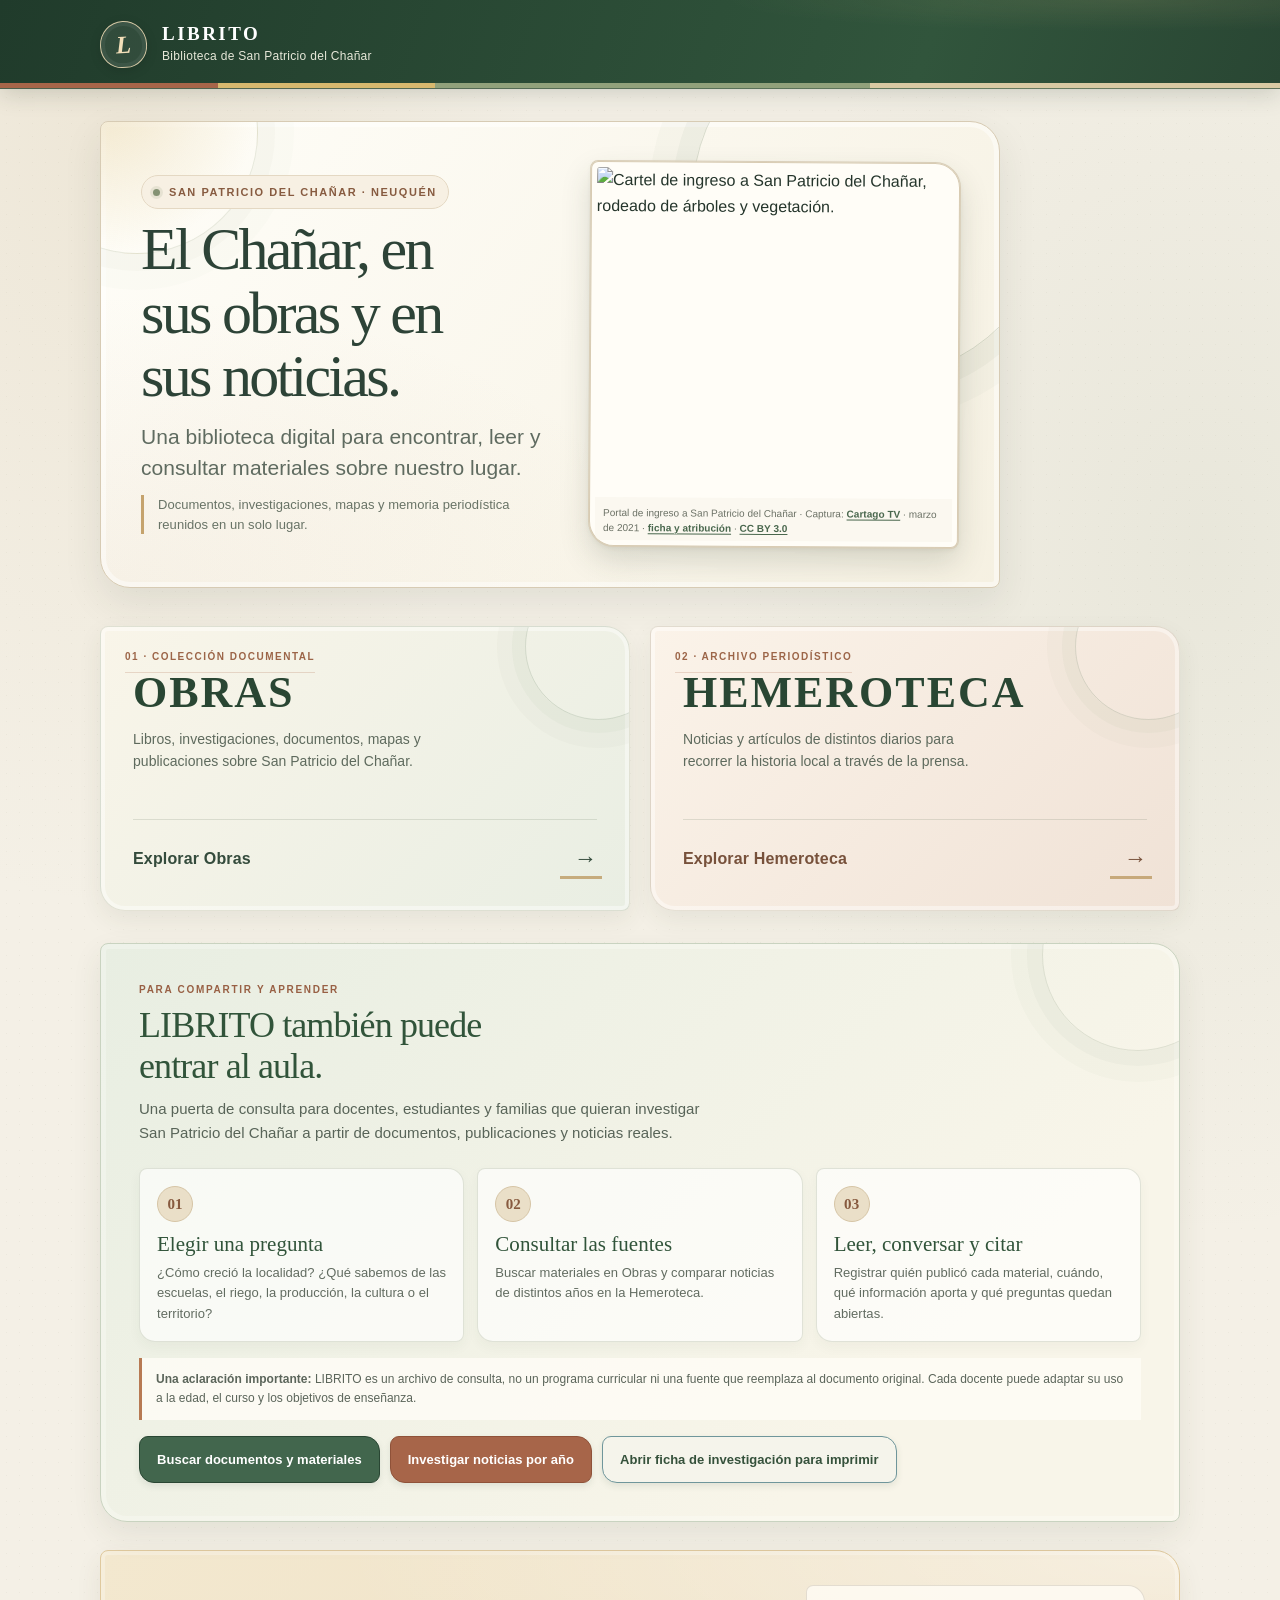
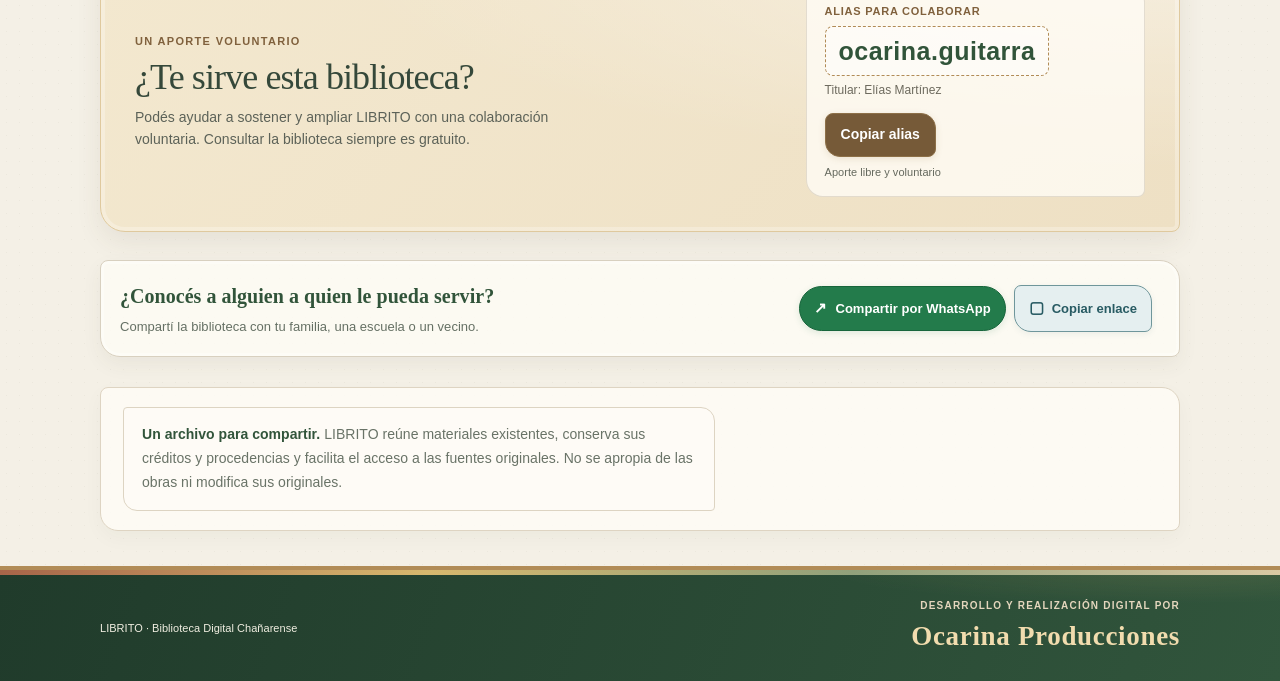
==== commit ad15ce59: "Conectar acceso antiguo de web con portada principal" ====
--- a/web/index.html
+++ b/web/index.html
@@ -3,31 +3,11 @@
 <head>
 <meta charset="utf-8">
 <meta name="viewport" content="width=device-width, initial-scale=1">
-<meta name="theme-color" content="#f4f0e6">
-<meta name="description" content="LIBRITO reúne obras, documentos y noticias sobre San Patricio del Chañar.">
-<meta name="color-scheme" content="light">
-<title>LIBRITO · Biblioteca de San Patricio del Chañar</title>
-<link rel="stylesheet" href="estilos.css">
+<meta http-equiv="refresh" content="0; url=../index.html">
+<link rel="canonical" href="https://eliasmartinezcultural-glitch.github.io/LIBRITO/">
+<title>LIBRITO · Biblioteca Digital Chañarense</title>
 </head>
-<body class="inicio">
-<a class="salto" href="#contenido">Saltar al contenido</a>
-<header class="encabezado"><div class="contenedor encabezado-interior">
-<a class="marca" href="./" aria-label="LIBRITO, inicio"><span class="marca-dibujo" aria-hidden="true">L</span><span><strong>LIBRITO</strong><small>Biblioteca de San Patricio del Chañar</small></span></a>
-</div></header>
-<main class="contenedor" id="contenido">
-<section class="presentacion inicio-presentacion" aria-labelledby="titulo-principal">
-<p class="lugar">SAN PATRICIO DEL CHAÑAR · NEUQUÉN</p>
-<h1 id="titulo-principal">Una biblioteca para descubrir nuestro lugar.</h1>
-<p class="bajada">Obras, documentos y noticias que ayudan a conocer San Patricio del Chañar.</p>
-<p class="regla">Dos espacios. Dos formas de recorrer la memoria y el conocimiento del Chañar.</p>
-</section>
-<nav class="puertas puertas-principales" aria-label="Elegí una sección">
-<a class="puerta puerta-obras" href="../obras.html"><span class="puerta-numero">01 · COLECCIÓN</span><span class="puerta-titulo">Obras</span><span class="puerta-ayuda">Libros, documentos, investigaciones, mapas y trabajos.</span><span class="puerta-entrada">Entrar <span aria-hidden="true">→</span></span></a>
-<a class="puerta puerta-hemeroteca" href="../hemeroteca.html"><span class="puerta-numero">02 · ARCHIVO PERIODÍSTICO</span><span class="puerta-titulo">Hemeroteca</span><span class="puerta-ayuda">Noticias de diarios que hablan de San Patricio del Chañar.</span><span class="puerta-entrada">Entrar <span aria-hidden="true">→</span></span></a>
-</nav>
-<section class="nota-biblioteca nota-inicio" aria-label="Cómo funciona LIBRITO">
-<p><strong>Compartir para conocer.</strong> LIBRITO reúne materiales existentes, conserva sus créditos y procedencias y facilita el acceso a las fuentes. No se apropia de las obras ni modifica sus originales.</p>
-</section>
-</main>
-<footer class="pie"><div class="contenedor pie-interior"><span>LIBRITO · Biblioteca Digital Chañarense</span><span>Un proyecto independiente de Ocarina Producciones</span></div></footer>
-</body></html>+<body>
+<p>LIBRITO se encuentra en <a href="../index.html">la portada principal de la Biblioteca Digital Chañarense</a>.</p>
+</body>
+</html>
